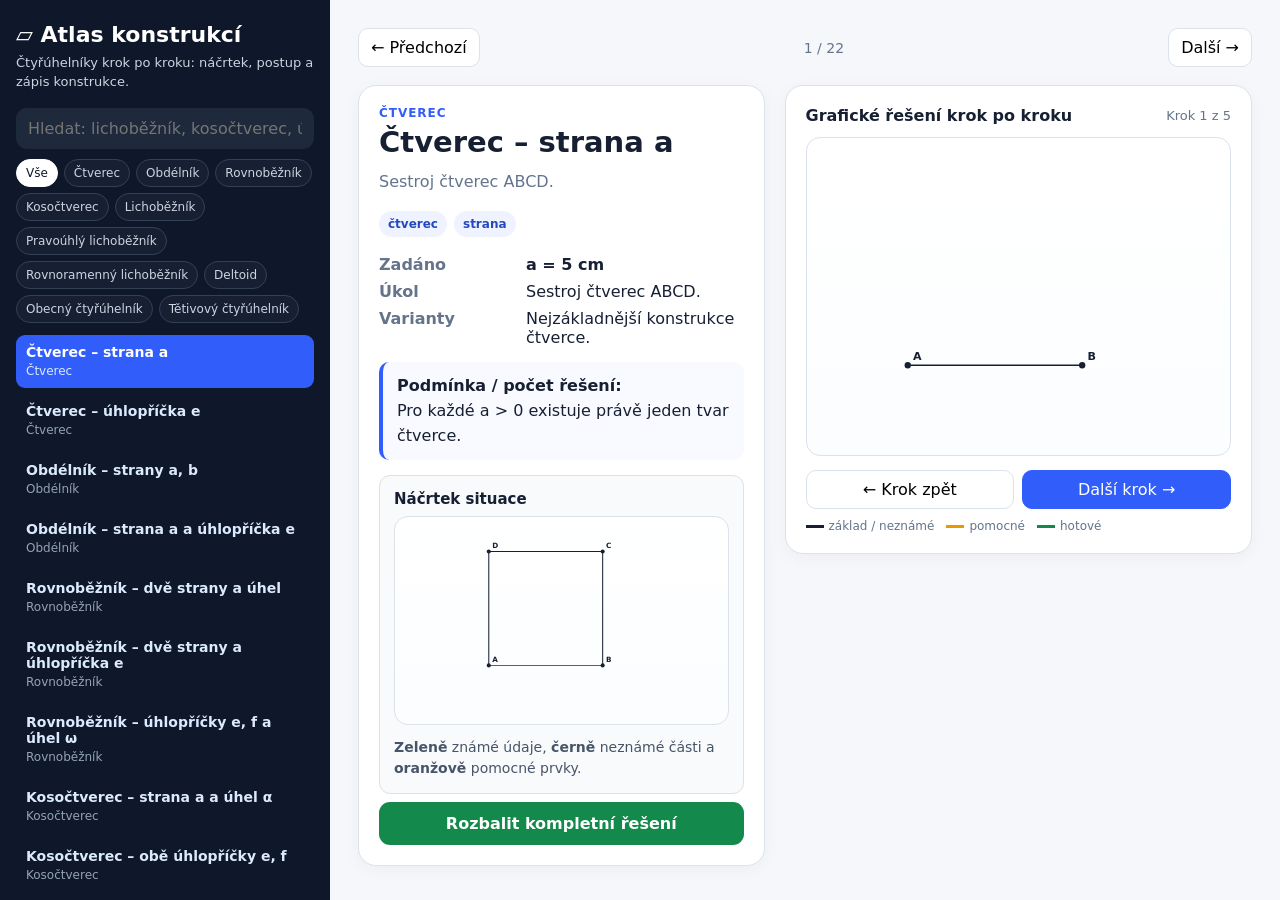
==== ctyruhelniky.html @ a2e204f3 "Create ctyruhelniky.html" ====
<!doctype html>
<html lang="cs">
<head>
<meta charset="utf-8">
<meta name="viewport" content="width=device-width,initial-scale=1">
<title>Atlas konstrukcí čtyřúhelníků</title>
<style>
:root{--bg:#f6f7fb;--ink:#172033;--muted:#64748b;--line:#dbe2ea;--accent:#315efb;--soft:#eef3ff;--known:#138a4b;--help:#e99800}
*{box-sizing:border-box}body{margin:0;font-family:Inter,system-ui,-apple-system,Segoe UI,Roboto,Arial,sans-serif;background:var(--bg);color:var(--ink)}button,input{font:inherit}sub{font-size:.72em;line-height:0;vertical-align:sub}
.app{min-height:100vh;display:grid;grid-template-columns:330px 1fr}aside{background:#0f172a;color:white;padding:22px 16px;position:sticky;top:0;height:100vh;overflow:auto}.brand{font-size:22px;font-weight:850;line-height:1.15}.brand small{display:block;color:#cbd5e1;font-size:13px;font-weight:500;margin-top:7px;line-height:1.45}.search{width:100%;margin:16px 0 10px;border:0;border-radius:11px;padding:11px 12px;background:#1e293b;color:white;outline:none}.filters{display:flex;flex-wrap:wrap;gap:6px;margin-bottom:12px}.filters button{border:1px solid #334155;background:#172033;color:#cbd5e1;border-radius:999px;padding:6px 9px;cursor:pointer;font-size:12px}.filters button.active{background:white;color:#0f172a;border-color:white}.problem-list{display:grid;gap:6px}.problem-item{width:100%;text-align:left;border:0;background:transparent;color:#dbeafe;padding:9px 10px;border-radius:9px;cursor:pointer}.problem-item:hover{background:#1e293b}.problem-item.active{background:#315efb;color:white}.problem-item b{display:block;font-size:14px}.problem-item span{font-size:12px;color:#94a3b8}.problem-item.active span{color:#dbeafe}
main{padding:28px;min-width:0}.topbar{display:flex;align-items:center;gap:10px;justify-content:space-between;margin-bottom:18px}.navbtn{border:1px solid var(--line);background:white;border-radius:10px;padding:9px 12px;cursor:pointer}.progress{color:var(--muted);font-size:14px}.grid{display:grid;grid-template-columns:minmax(360px,1fr) minmax(420px,1.15fr);gap:20px;align-items:start}.card{background:white;border:1px solid var(--line);border-radius:18px;padding:20px;box-shadow:0 4px 18px rgba(15,23,42,.04)}.eyebrow{font-size:12px;font-weight:850;color:var(--accent);text-transform:uppercase;letter-spacing:.08em}h1{font-size:29px;line-height:1.15;margin:6px 0 10px}.lead{color:var(--muted);line-height:1.6;margin:0 0 16px}.badges{display:flex;flex-wrap:wrap;gap:7px;margin:12px 0 18px}.badge{background:var(--soft);color:#2448bd;border-radius:999px;padding:6px 9px;font-size:12px;font-weight:750}.kv{display:grid;grid-template-columns:135px 1fr;gap:8px 12px;margin:12px 0}.kv dt{color:var(--muted);font-weight:750}.kv dd{margin:0}.notice{border-left:4px solid var(--accent);background:#f8faff;padding:12px 14px;border-radius:10px;line-height:1.55;margin:15px 0}.solution-toggle{width:100%;border:0;background:#138a4b;color:white;padding:12px 14px;border-radius:11px;font-weight:850;cursor:pointer;margin-top:8px}.solution{display:none;margin-top:16px}.solution.open{display:block}.steps{display:grid;gap:9px;margin-top:10px}.step{border:1px solid var(--line);border-radius:11px;padding:11px 12px;cursor:pointer}.step.active{border-color:#8ca6ff;background:#f7f9ff}.step .num{display:inline-grid;place-items:center;width:25px;height:25px;border-radius:50%;background:#e9efff;color:#2448bd;font-weight:850;font-size:12px;margin-right:8px}.step strong{font-size:14px}.step p{margin:7px 0 0 33px;color:#475569;font-size:14px;line-height:1.5}.construction{margin-top:15px;padding:14px;background:#f8fafc;border-radius:11px;border:1px solid var(--line)}.construction h3{margin:0 0 8px;font-size:15px}.construction ol{margin:0;padding-left:22px;line-height:1.62;color:#334155}.sketchbox{margin-top:14px}.sketchbox p{margin:8px 0 0;color:#475569;line-height:1.5;font-size:14px}.sketch-preview svg{aspect-ratio:16/10;max-height:290px}.diagram-card{position:sticky;top:20px}.diagram-head{display:flex;gap:8px;justify-content:space-between;align-items:center;margin-bottom:12px}.diagram-title{font-size:16px;font-weight:850}.step-counter{font-size:13px;color:var(--muted)}svg{width:100%;height:auto;aspect-ratio:4/3;background:linear-gradient(180deg,#fff,#fbfdff);border:1px solid var(--line);border-radius:14px}.diagram-controls{display:flex;gap:8px;margin-top:10px}.diagram-controls button{flex:1;border:1px solid var(--line);background:white;border-radius:10px;padding:9px;cursor:pointer}.diagram-controls button.primary{background:var(--accent);border-color:var(--accent);color:white}.legend{display:flex;flex-wrap:wrap;gap:12px;margin-top:10px;color:var(--muted);font-size:12px}.legend i{display:inline-block;width:18px;border-top:3px solid;margin-right:5px;vertical-align:middle}.l-known{border-color:var(--known)!important}.l-unknown{border-color:#172033!important}.l-help{border-color:var(--help)!important}.mobile-floating-nav{display:none}
@media(max-width:1000px) and (min-width:701px){.app{grid-template-columns:1fr}aside{position:relative;height:auto}.grid{grid-template-columns:1fr}.diagram-card{position:relative;top:auto}}
@media(max-width:700px){body{background:#f3f6fb}body.mobile-detail{padding-bottom:84px}.app{display:block;min-height:100vh}aside{position:relative;width:100%;height:auto;min-height:100vh;padding:18px 14px 28px;background:#0f172a}.brand{font-size:21px}.search{position:sticky;top:8px;z-index:4;margin:14px 0 10px;box-shadow:0 8px 24px rgba(15,23,42,.25)}.filters{flex-wrap:nowrap;overflow-x:auto;padding:1px 1px 8px;margin-right:-14px;scrollbar-width:none}.filters::-webkit-scrollbar{display:none}.filters button{flex:0 0 auto}.problem-list{gap:8px}.problem-item{background:#172033;border:1px solid #29364b;border-radius:13px;padding:12px 13px;min-height:62px}.problem-item.active{background:#172033;border-color:#3b4c66}.problem-item b{font-size:15px}.problem-item span{display:block;margin-top:5px}main{display:none;padding:0}body.mobile-detail aside{display:none}body.mobile-detail main{display:block;min-height:100vh;padding:12px 12px 24px}body.mobile-detail .topbar{display:none}.mobile-detail-card{background:#fff;border:1px solid var(--line);border-radius:17px;padding:16px 14px}.mobile-detail-card h1{font-size:25px}.mobile-assignment{display:grid;gap:10px;padding:13px;border:1px solid var(--line);border-radius:13px;background:#f8fafc}.mobile-assignment-row{display:grid;grid-template-columns:72px 1fr;gap:9px;font-size:14px;line-height:1.45}.mobile-assignment-row>span{color:var(--muted);font-weight:850}.mobile-accordions{display:grid;gap:9px;margin-top:12px}.mobile-accordion{border:1px solid var(--line);border-radius:13px;overflow:hidden;background:#fff}.mobile-accordion-toggle{width:100%;border:0;background:#fff;color:var(--ink);padding:14px 13px;display:flex;align-items:center;justify-content:space-between;gap:12px;text-align:left;font-weight:850}.mobile-accordion-toggle .left{display:flex;align-items:center;gap:10px}.mobile-accordion-toggle .icon{width:31px;height:31px;display:grid;place-items:center;border-radius:9px;background:var(--soft);color:#2448bd}.mobile-accordion-toggle .chev{font-size:20px;color:#64748b}.mobile-accordion.open .mobile-accordion-toggle .chev{transform:rotate(180deg)}.mobile-accordion-panel{display:none;border-top:1px solid var(--line);padding:12px;background:#fbfcfe}.mobile-accordion.open .mobile-accordion-panel{display:block}.mobile-sketch-note{margin:9px 2px 2px;color:#475569;font-size:13px}.mobile-procedure-diagram{background:white;border:1px solid var(--line);border-radius:13px;padding:9px;margin-bottom:10px}.mobile-steps{display:grid;gap:7px}.mobile-construction ol{padding-left:23px;line-height:1.75;font-size:14px}.mobile-floating-nav{display:none;position:fixed;z-index:50;left:8px;right:8px;bottom:calc(8px + env(safe-area-inset-bottom));grid-template-columns:.92fr 1fr 1fr;gap:7px;padding:7px;border:1px solid rgba(203,213,225,.88);border-radius:16px;background:rgba(255,255,255,.94);box-shadow:0 12px 35px rgba(15,23,42,.22);backdrop-filter:blur(12px)}body.mobile-detail .mobile-floating-nav{display:grid}.mobile-floating-nav button{min-height:48px;border:1px solid var(--line);border-radius:11px;background:#fff;color:var(--ink);padding:7px 5px;font-weight:850;font-size:12px}.mobile-floating-nav button.mobile-next{border-color:var(--accent);background:var(--accent);color:#fff}.mobile-floating-nav .nav-symbol{display:block;font-size:17px;margin-bottom:3px}}
@media(min-width:701px){body.mobile-detail .mobile-floating-nav{display:none!important}}
</style>
</head>
<body>
<div class="app">
<aside><div class="brand">▱ Atlas konstrukcí<small>Čtyřúhelníky krok po kroku: náčrtek, postup a zápis konstrukce.</small></div><input id="search" class="search" placeholder="Hledat: lichoběžník, kosočtverec, úhlopříčka…"><div id="filters" class="filters"></div><div id="problemList" class="problem-list"></div></aside>
<main><div class="topbar"><button class="navbtn" id="prevProblem">← Předchozí</button><div class="progress" id="progress"></div><button class="navbtn" id="nextProblem">Další →</button></div><div id="content"></div></main>
<div class="mobile-floating-nav"><button id="mobileBackToList"><span class="nav-symbol">↩</span>Zpět</button><button id="mobilePrevProblem"><span class="nav-symbol">←</span>Předchozí</button><button id="mobileNextProblem" class="mobile-next"><span class="nav-symbol">→</span>Další příklad</button></div>
</div>
<script>
const P=[
{id:"sq-a",cat:"Čtverec",title:"Čtverec – strana a",tags:["čtverec","strana"],given:"a = 5 cm",find:"Sestroj čtverec ABCD.",existence:"Pro každé a > 0 existuje právě jeden tvar čtverce.",variants:"Nejzákladnější konstrukce čtverce.",diagram:"squareSide",steps:[["Strana","Narýsuj AB = a."],["Kolmice","V A sestroj kolmici k AB."],["Druhá strana","Na kolmici odměř AD = a."],["Rovnoběžky","Bodem D veď rovnoběžku s AB a bodem B rovnoběžku s AD."],["Dokonči","Průsečík rovnoběžek je C."]],construction:["AB; |AB|=a","p ⟂ AB v A","D∈p; |AD|=a","q∥AB přes D; r∥AD přes B","C=q∩r","ABCD"]},
{id:"sq-e",cat:"Čtverec",title:"Čtverec – úhlopříčka e",tags:["čtverec","úhlopříčka"],given:"e = 7 cm",find:"Sestroj čtverec ABCD s AC = e.",existence:"Úhlopříčky čtverce jsou stejně dlouhé, kolmé a navzájem se půlí.",variants:"Lze samozřejmě zadat i úhlopříčku BD.",diagram:"squareDiag",steps:[["Úhlopříčka","Narýsuj AC = e."],["Střed","Sestroj střed S úsečky AC."],["Kolmice","V S sestroj kolmici k AC."],["Druhá úhlopříčka","Na kolmici odměř SB = SD = e/2."],["Dokonči","Spoj A–B–C–D–A."]],construction:["AC; |AC|=e","S=střed AC","p⟂AC v S","B,D∈p; |SB|=|SD|=e/2","ABCD"]},
{id:"rec-ab",cat:"Obdélník",title:"Obdélník – strany a, b",tags:["obdélník","2 strany"],given:"a = 7 cm, b = 4 cm",find:"Sestroj obdélník ABCD.",existence:"Pro a > 0 a b > 0 existuje právě jeden tvar obdélníku.",variants:"Strany a a b lze zaměnit.",diagram:"rectSides",steps:[["Základna","Narýsuj AB = a."],["Kolmice","V A sestroj kolmici k AB."],["Druhá strana","Na kolmici odměř AD = b."],["Rovnoběžky","Přes D veď rovnoběžku s AB a přes B rovnoběžku s AD."],["Dokonči","Jejich průsečík je C."]],construction:["AB; |AB|=a","p⟂AB v A","D∈p; |AD|=b","q∥AB přes D; r∥AD přes B","C=q∩r","ABCD"]},
{id:"rec-ae",cat:"Obdélník",title:"Obdélník – strana a a úhlopříčka e",tags:["obdélník","úhlopříčka"],given:"a = 6 cm, e = 8 cm",find:"Sestroj obdélník ABCD s AC = e.",existence:"Musí platit e > a, protože AC je přepona pravoúhlého trojúhelníku ABC.",variants:"Analogicky lze zadat stranu b a úhlopříčku.",diagram:"rectDiag",steps:[["Základna","Narýsuj AB = a."],["Kolmice v B","V B sestroj kolmici k AB."],["Kružnice","Narýsuj kružnici k(A; e)."],["Vrchol C","Průsečík kružnice s kolmicí je C."],["Doplň obdélník","Doplň D pomocí rovnoběžek."]],construction:["AB; |AB|=a","p⟂AB v B","k(A;e)","C∈p∩k","q∥AB přes C; r∥BC přes A; D=q∩r","ABCD"]},
{id:"par-abalpha",cat:"Rovnoběžník",title:"Rovnoběžník – dvě strany a úhel",tags:["rovnoběžník","úhel"],given:"a = 7 cm, b = 4,5 cm, α = 65°",find:"Sestroj rovnoběžník ABCD.",existence:"Pro a,b > 0 a 0° < α < 180° vznikne právě jeden tvar.",variants:"Úhel může být kterýkoli vnitřní úhel rovnoběžníku.",diagram:"paraAngle",steps:[["Základna","Narýsuj AB = a."],["Úhel","V A sestroj polopřímku AD s ∠DAB = α."],["Druhá strana","Odměř AD = b."],["Rovnoběžky","Doplň dvě rovnoběžky."],["Dokonči","Jejich průsečík je C."]],construction:["AB; |AB|=a","∠DAB=α","D∈→AD; |AD|=b","p∥AD přes B; q∥AB přes D","C=p∩q","ABCD"]},
{id:"par-abe",cat:"Rovnoběžník",title:"Rovnoběžník – dvě strany a úhlopříčka e",tags:["rovnoběžník","SSS","úhlopříčka"],given:"a = 7 cm, b = 5 cm, e = AC = 8 cm",find:"Sestroj rovnoběžník ABCD.",existence:"Nejprve musí existovat trojúhelník ABC se stranami a, b, e.",variants:"Nejprve se řeší trojúhelník ABC podle SSS.",diagram:"paraDiag",steps:[["Úhlopříčka","Narýsuj AC = e."],["Kružnice z A","Narýsuj k₁(A; a)."],["Kružnice z C","Narýsuj k₂(C; b)."],["Vrchol B","Průsečík kružnic je B."],["Doplň D","Doplň rovnoběžník pomocí rovnoběžek."]],construction:["AC; |AC|=e","k₁(A;a)","k₂(C;b)","B∈k₁∩k₂","D pomocí rovnoběžek","ABCD"]},
{id:"par-efw",cat:"Rovnoběžník",title:"Rovnoběžník – úhlopříčky e, f a úhel ω",tags:["rovnoběžník","2 úhlopříčky"],given:"e = 9 cm, f = 6 cm, ω = 70°",find:"Sestroj rovnoběžník ABCD.",existence:"Úhlopříčky rovnoběžníku se navzájem půlí.",variants:"ω je úhel mezi úhlopříčkami AC a BD.",diagram:"paraDiags",steps:[["První úhlopříčka","Narýsuj AC = e a najdi její střed S."],["Směr druhé","V S sestroj přímku svírající s AC úhel ω."],["Druhá úhlopříčka","Odměř SB = SD = f/2."],["Dokonči","Spoj A–B–C–D–A."]],construction:["AC; |AC|=e","S=střed AC","p přes S; ∠(p,AC)=ω","B,D∈p; |SB|=|SD|=f/2","ABCD"]},
{id:"rho-aalpha",cat:"Kosočtverec",title:"Kosočtverec – strana a a úhel α",tags:["kosočtverec","úhel"],given:"a = 5 cm, α = 60°",find:"Sestroj kosočtverec ABCD.",existence:"Kosočtverec je rovnoběžník se všemi stranami stejně dlouhými.",variants:"Postup vychází z konstrukce rovnoběžníku.",diagram:"rhombAngle",steps:[["Strana","Narýsuj AB = a."],["Úhel","V A sestroj ∠DAB = α."],["Druhá strana","Odměř AD = a."],["Rovnoběžky","Doplň rovnoběžník."],["Dokonči","Zvýrazni kosočtverec."]],construction:["AB; |AB|=a","∠DAB=α","D∈→AD; |AD|=a","rovnoběžky přes B a D","C=jejich průsečík","ABCD"]},
{id:"rho-ef",cat:"Kosočtverec",title:"Kosočtverec – obě úhlopříčky e, f",tags:["kosočtverec","2 úhlopříčky"],given:"e = 8 cm, f = 6 cm",find:"Sestroj kosočtverec ABCD.",existence:"Úhlopříčky kosočtverce jsou kolmé a navzájem se půlí.",variants:"Délky e a f nemusí být stejné.",diagram:"rhombDiags",steps:[["První úhlopříčka","Narýsuj AC = e."],["Střed","Najdi střed S."],["Kolmice","V S sestroj kolmici k AC."],["Druhá úhlopříčka","Odměř SB = SD = f/2."],["Dokonči","Spoj vrcholy."]],construction:["AC; |AC|=e","S=střed AC","p⟂AC v S","B,D∈p; |SB|=|SD|=f/2","ABCD"]},
{id:"rho-ae",cat:"Kosočtverec",title:"Kosočtverec – strana a a úhlopříčka e",tags:["kosočtverec","úhlopříčka"],given:"a = 5 cm, e = AC = 8 cm",find:"Sestroj kosočtverec ABCD.",existence:"Musí platit e < 2a.",variants:"Body B a D jsou průsečíky dvou kružnic se stejným poloměrem a.",diagram:"rhombSideDiag",steps:[["Úhlopříčka","Narýsuj AC = e."],["Kružnice z A","Narýsuj k₁(A; a)."],["Kružnice z C","Narýsuj k₂(C; a)."],["Vrchol B a D","Průsečíky jsou B a D."],["Dokonči","Spoj vrcholy."]],construction:["AC; |AC|=e","k₁(A;a)","k₂(C;a)","B,D∈k₁∩k₂","ABCD"]},
{id:"trap-abcd",cat:"Lichoběžník",title:"Lichoběžník – základny a, c a ramena b, d",tags:["lichoběžník","4 strany"],given:"a = 9 cm, c = 5 cm, b = 4 cm, d = 5 cm",find:"Sestroj lichoběžník ABCD, AB ∥ CD.",existence:"Při a > c musí existovat pomocný trojúhelník se stranami a−c, b, d.",variants:"Je-li c > a, prohodí se role základen.",diagram:"trap4",steps:[["Dolní základna","Narýsuj AB = a."],["Rozdíl základen","Na AB označ E tak, aby EB = c."],["Pomocný trojúhelník","Sestroj D z AD = d a ED = b."],["Horní základna","Přes D veď rovnoběžku s AB a odměř DC = c."],["Dokonči","Spoj B s C."]],construction:["AB; |AB|=a","E∈AB; |EB|=c","k₁(A;d),k₂(E;b); D∈k₁∩k₂","p∥AB přes D; |DC|=c","BC","ABCD"]},
{id:"trap-acba",cat:"Lichoběžník",title:"Lichoběžník – základny a, c, rameno b a úhel α",tags:["lichoběžník","úhel"],given:"a = 9 cm, c = 5 cm, b = 4,5 cm, α = 60°",find:"Sestroj lichoběžník ABCD, AB ∥ CD.",existence:"Po posunutí horní základny na dolní vznikne pomocný trojúhelník AED.",variants:"Pomocný bod E leží na AB a platí EB = c.",diagram:"trapAngle",steps:[["Základna","Narýsuj AB = a."],["Pomocný bod","Označ E na AB tak, aby EB = c."],["Směr AD","V A sestroj úhel α."],["Najdi D","D je průsečík polopřímky AD a kružnice k(E; b)."],["Doplň C","Přes D veď rovnoběžku a odměř DC = c."]],construction:["AB; |AB|=a","E∈AB; |EB|=c","→AD; ∠DAB=α","k(E;b); D∈k∩→AD","DC∥AB; |DC|=c","ABCD"]},
{id:"trap-acvb",cat:"Lichoběžník",title:"Lichoběžník – základny a, c, výška v a rameno b",tags:["lichoběžník","výška"],given:"a = 9 cm, c = 5 cm, v = 3,5 cm, b = 4,5 cm",find:"Sestroj lichoběžník ABCD.",existence:"Musí být b ≥ v.",variants:"C leží na rovnoběžce ve vzdálenosti v a na kružnici k(B;b).",diagram:"trapHeight",steps:[["Základna","Narýsuj AB = a."],["Výška","Sestroj p ∥ AB ve vzdálenosti v."],["Rameno b","Narýsuj k(B;b)."],["Vrchol C","C je průsečík p a k."],["Vrchol D","Na p odměř CD = c a spoj A s D."]],construction:["AB; |AB|=a","p∥AB; d(p,AB)=v","k(B;b)","C∈p∩k","D∈p; |CD|=c","ABCD"]},
{id:"rtrap-acv",cat:"Pravoúhlý lichoběžník",title:"Pravoúhlý lichoběžník – základny a, c a výška v",tags:["pravoúhlý lichoběžník"],given:"a = 9 cm, c = 5 cm, v = 4 cm",find:"Sestroj pravoúhlý lichoběžník ABCD.",existence:"Pro kladné a,c,v existuje právě jeden tvar.",variants:"Pravé rameno může být na levé nebo pravé straně.",diagram:"rightTrap",steps:[["Základna","Narýsuj AB = a."],["Kolmice","V A sestroj kolmici."],["Výška","Odměř AD = v."],["Horní základna","Přes D veď rovnoběžku a odměř DC = c."],["Dokonči","Spoj C s B."]],construction:["AB; |AB|=a","p⟂AB v A","D∈p; |AD|=v","q∥AB přes D; |DC|=c","BC","ABCD"]},
{id:"itrap-acb",cat:"Rovnoramenný lichoběžník",title:"Rovnoramenný lichoběžník – základny a, c a rameno b",tags:["rovnoramenný lichoběžník"],given:"a = 10 cm, c = 6 cm, b = 5 cm",find:"Sestroj rovnoramenný lichoběžník ABCD.",existence:"Při a > c je přesah na každé straně (a−c)/2 a musí být b ≥ (a−c)/2.",variants:"Osa souměrnosti prochází středy základen.",diagram:"isoTrapLeg",steps:[["Základna","Narýsuj AB = a."],["Přesah","Odměř AX = (a−c)/2."],["Najdi D","V X vztyč kolmici a protni ji kružnicí k(A;b)."],["Horní základna","Přes D veď rovnoběžku a odměř DC = c."],["Dokonči","Spoj C s B."]],construction:["AB; |AB|=a","X∈AB; |AX|=(a−c)/2","p⟂AB v X; k(A;b); D∈p∩k","DC∥AB; |DC|=c","BC","ABCD"]},
{id:"itrap-acv",cat:"Rovnoramenný lichoběžník",title:"Rovnoramenný lichoběžník – základny a, c a výška v",tags:["rovnoramenný lichoběžník","výška"],given:"a = 10 cm, c = 6 cm, v = 4 cm",find:"Sestroj rovnoramenný lichoběžník ABCD.",existence:"Horní základna je souměrně umístěná nad středem dolní základny.",variants:"Velmi přehledná konstrukce přes osu souměrnosti.",diagram:"isoTrapHeight",steps:[["Základna","Narýsuj AB = a a najdi střed S."],["Osa","V S sestroj kolmici k AB."],["Výška","Na ose vyznač T ve vzdálenosti v."],["Horní základna","Přes T veď rovnoběžku a odměř TD = TC = c/2."],["Dokonči","Spoj A–D a B–C."]],construction:["AB; |AB|=a","S=střed AB; o⟂AB","T∈o; d(T,AB)=v","p∥AB přes T; |TD|=|TC|=c/2","ABCD"]},
{id:"itrap-abalpha",cat:"Rovnoramenný lichoběžník",title:"Rovnoramenný lichoběžník – základna a, rameno b a úhel α",tags:["rovnoramenný lichoběžník","úhel"],given:"a = 10 cm, b = 5 cm, α = 60°",find:"Sestroj rovnoramenný lichoběžník ABCD.",existence:"Ramena jsou stejně dlouhá a základní úhly u A a B jsou shodné.",variants:"Horní základna c vznikne až konstrukcí.",diagram:"isoTrapAngle",steps:[["Základna","Narýsuj AB = a."],["Rameno AD","V A vynes úhel α a odměř AD = b."],["Rameno BC","V B vynes stejný základní úhel a odměř BC = b."],["Dokonči","Spoj C a D."]],construction:["AB; |AB|=a","∠DAB=α; |AD|=b","∠ABC=180°−α; |BC|=b","CD","ABCD"]},
{id:"kite-abe",cat:"Deltoid",title:"Deltoid – dvě dvojice stran a, b a osová úhlopříčka e",tags:["deltoid","úhlopříčka"],given:"a = 5 cm, b = 4 cm, e = AC = 6 cm",find:"Sestroj deltoid ABCD.",existence:"Musí existovat trojúhelník se stranami a,b,e.",variants:"Platí AB=AD=a a CB=CD=b.",diagram:"kiteAxis",steps:[["Osová úhlopříčka","Narýsuj AC = e."],["Kružnice z A","Narýsuj k₁(A;a)."],["Kružnice z C","Narýsuj k₂(C;b)."],["Vrchol B a D","Průsečíky kružnic jsou B a D."],["Dokonči","Spoj vrcholy."]],construction:["AC; |AC|=e","k₁(A;a)","k₂(C;b)","B,D∈k₁∩k₂","ABCD"]},
{id:"kite-abf",cat:"Deltoid",title:"Deltoid – dvě dvojice stran a, b a druhá úhlopříčka f",tags:["deltoid","kolmá osa"],given:"a = 5 cm, b = 4 cm, f = BD = 6 cm",find:"Sestroj konvexní deltoid ABCD.",existence:"Osová úhlopříčka AC je kolmou osou BD.",variants:"Pro konvexní deltoid volíme A a C na opačných stranách od BD.",diagram:"kiteCross",steps:[["Úhlopříčka BD","Narýsuj BD = f."],["Kolmá osa","Najdi střed S a sestroj kolmici k BD."],["Vrchol A","Průsečík osy s kružnicí k(B;a) je A."],["Vrchol C","Na opačné straně vyber průsečík osy s k(B;b)."],["Dokonči","Spoj vrcholy."]],construction:["BD; |BD|=f","S=střed BD; p⟂BD v S","k₁(B;a); A∈p∩k₁","k₂(B;b); C∈p∩k₂ na opačné straně","ABCD"]},
{id:"quad-4se",cat:"Obecný čtyřúhelník",title:"Obecný čtyřúhelník – čtyři strany a úhlopříčka e",tags:["obecný čtyřúhelník","4 strany"],given:"a = 5 cm, b = 4 cm, c = 6 cm, d = 5,5 cm, e = AC = 7 cm",find:"Sestroj čtyřúhelník ABCD.",existence:"Úhlopříčka AC rozdělí úlohu na dva trojúhelníky SSS.",variants:"Oba trojúhelníky musí splňovat trojúhelníkovou nerovnost.",diagram:"quad4diag",steps:[["Úhlopříčka","Narýsuj AC = e."],["Trojúhelník ABC","Sestroj B z AB=a a BC=b."],["Trojúhelník ACD","Na opačné straně sestroj D z AD=d a CD=c."],["Dokonči","Spoj A–B–C–D–A."]],construction:["AC; |AC|=e","k(A;a),k(C;b); B∈průsečíku","k(A;d),k(C;c); D∈průsečíku na opačné straně","ABCD"]},
{id:"quad-3s2d",cat:"Obecný čtyřúhelník",title:"Obecný čtyřúhelník – tři strany a dvě úhlopříčky",tags:["obecný čtyřúhelník","2 úhlopříčky"],given:"AB = 5 cm, BC = 4 cm, CD = 5 cm, AC = 7 cm, BD = 6 cm",find:"Sestroj čtyřúhelník ABCD.",existence:"Nejdříve musí existovat trojúhelník ABC. Potom je D určen dvěma kružnicemi.",variants:"Jde o jednu z možných sad pěti nezávislých údajů.",diagram:"quad3d",steps:[["Úhlopříčka AC","Narýsuj AC = 7 cm."],["Vrchol B","Sestroj B z AB a BC."],["Kružnice pro D","Narýsuj k(B;BD) a k(C;CD)."],["Vrchol D","Vyber vhodný průsečík D."],["Dokonči","Spoj vrcholy."]],construction:["AC","k(A;AB),k(C;BC); B∈průsečíku","k(B;BD),k(C;CD)","D∈průsečíku","ABCD"]},
{id:"cyclic-Rabc",cat:"Tětivový čtyřúhelník",title:"Tětivový čtyřúhelník – R a tři po sobě jdoucí strany",tags:["tětivový","R","kružnice opsaná"],given:"R = 5 cm, a = 6 cm, b = 5 cm, c = 4 cm",find:"Sestroj tětivový čtyřúhelník ABCD.",existence:"Každá zadaná strana musí být nejvýše 2R, protože je tětivou kružnice.",variants:"Čtvrtá strana d se určí automaticky.",diagram:"cyclic",steps:[["Opsaná kružnice","Narýsuj k(O;R)."],["Tětiva AB","Na kružnici sestroj AB = a."],["Vrchol C","Protni k kružnicí se středem B a poloměrem b."],["Vrchol D","Protni k kružnicí se středem C a poloměrem c."],["Dokonči","Spoj D s A."]],construction:["k(O;R)","A,B∈k; |AB|=a","k₁(B;b); C∈k∩k₁","k₂(C;c); D∈k∩k₂","ABCD"]}
];
const cats=["Vše",...new Set(P.map(p=>p.cat))];let current=0,filter="Vše",query="",stepIndex=0,openSolution=false,mobileDetail=false,mobilePanels={sketch:false,steps:false,construction:false};
const $=s=>document.querySelector(s);const E=(n,a={})=>{const x=document.createElement(n);Object.entries(a).forEach(([k,v])=>x.setAttribute(k,v));return x};
function isMobile(){return matchMedia('(max-width:700px)').matches}function syncBody(){document.body.classList.toggle('mobile-detail',isMobile()&&mobileDetail)}function resetPanels(){mobilePanels={sketch:false,steps:false,construction:false}}
function filtered(){return P.map((p,i)=>({...p,_i:i})).filter(p=>(filter==='Vše'||p.cat===filter)&&(p.title+' '+p.cat+' '+p.tags.join(' ')+' '+p.given).toLowerCase().includes(query.toLowerCase()))}
function renderFilters(){const w=$('#filters');w.innerHTML='';cats.forEach(c=>{const b=E('button');b.textContent=c;if(c===filter)b.classList.add('active');b.onclick=()=>{filter=c;renderFilters();renderList()};w.appendChild(b)})}
function renderList(){const w=$('#problemList');w.innerHTML='';const a=filtered();a.forEach(p=>{const b=E('button',{class:'problem-item'+(p._i===current&&!isMobile()?' active':'')});b.innerHTML=`<b>${p.title}</b><span>${p.cat}</span>`;b.onclick=()=>{current=p._i;stepIndex=0;openSolution=false;if(isMobile()){mobileDetail=true;resetPanels()}syncBody();renderAll();scrollTo({top:0,behavior:'smooth'})};w.appendChild(b)});if(!a.length)w.innerHTML='<div style="color:#94a3b8;padding:10px">Nic nenalezeno.</div>'}
const W=800,H=600,col={known:'#138a4b',unknown:'#172033',help:'#e99800',base:'#172033',final:'#138a4b'};
function svg(a){return `<svg viewBox="0 0 ${W} ${H}">${a.join('')}</svg>`}function line(a,b,k='base',dash=false,w=3){return `<line x1="${a.x}" y1="${a.y}" x2="${b.x}" y2="${b.y}" stroke="${col[k]||col.base}" stroke-width="${w}" ${dash?'stroke-dasharray="9 8"':''} stroke-linecap="round"/>`}function circ(c,r,k='help',dash=false){return `<circle cx="${c.x}" cy="${c.y}" r="${r}" fill="none" stroke="${col[k]||col.help}" stroke-width="3" ${dash?'stroke-dasharray="9 8"':''}/>`}function pt(p,n,k='unknown'){return `<circle cx="${p.x}" cy="${p.y}" r="6" fill="${col[k]||col.unknown}"/><text x="${p.x+10}" y="${p.y-10}" font-size="21" font-weight="800" fill="#172033">${n}</text>`}function txt(x,y,t,a='start'){return `<text x="${x}" y="${y}" text-anchor="${a}" font-size="18" fill="#64748b">${t}</text>`}function arc(cx,cy,r,a1,a2,k='help'){let p1={x:cx+r*Math.cos(a1),y:cy+r*Math.sin(a1)},p2={x:cx+r*Math.cos(a2),y:cy+r*Math.sin(a2)};return `<path d="M ${p1.x} ${p1.y} A ${r} ${r} 0 0 1 ${p2.x} ${p2.y}" fill="none" stroke="${col[k]}" stroke-width="3"/>`}function right(p,k='help'){return `<polyline points="${p.x},${p.y} ${p.x+18},${p.y} ${p.x+18},${p.y-18} ${p.x},${p.y-18}" fill="none" stroke="${col[k]}" stroke-width="3"/>`}
const Q={sq:{A:{x:190,y:430},B:{x:520,y:430},C:{x:520,y:100},D:{x:190,y:100},S:{x:355,y:265}},rec:{A:{x:150,y:430},B:{x:650,y:430},C:{x:650,y:160},D:{x:150,y:160}},par:{A:{x:150,y:430},B:{x:610,y:430},C:{x:750,y:160},D:{x:290,y:160}},rho:{A:{x:120,y:330},B:{x:380,y:500},C:{x:670,y:330},D:{x:380,y:160},S:{x:380,y:330}},trap:{A:{x:120,y:450},B:{x:690,y:450},C:{x:570,y:170},D:{x:260,y:170}},iso:{A:{x:120,y:450},B:{x:690,y:450},C:{x:560,y:170},D:{x:250,y:170}},kite:{A:{x:380,y:80},B:{x:600,y:300},C:{x:380,y:520},D:{x:160,y:300}},rtrap:{A:{x:160,y:450},B:{x:680,y:450},C:{x:500,y:160},D:{x:160,y:160}},cyc:{A:{x:170,y:340},B:{x:285,y:510},C:{x:520,y:490},D:{x:630,y:270}},quad:{A:{x:150,y:430},B:{x:600,y:470},C:{x:660,y:140},D:{x:250,y:100}}};
function edges(q,k){return [line(q.A,q.B,k),line(q.B,q.C,k),line(q.C,q.D,k),line(q.D,q.A,k)]}function points(q){return [pt(q.A,'A'),pt(q.B,'B'),pt(q.C,'C'),pt(q.D,'D')]}
function shape(diagram){if(diagram.startsWith('square'))return Q.sq;if(diagram.startsWith('rect'))return Q.rec;if(diagram.startsWith('para'))return Q.par;if(diagram.startsWith('rhomb'))return Q.rho;if(diagram.startsWith('isoTrap'))return Q.iso;if(diagram==='rightTrap')return Q.rtrap;if(diagram==='cyclic')return Q.cyc;if(diagram.startsWith('trap'))return Q.trap;if(diagram.startsWith('kite'))return Q.kite;if(diagram.startsWith('quad'))return Q.quad;return Q.quad}
function sketch(p){const q=shape(p.diagram),a=[];let known=[];switch(p.diagram){case'squareSide':known=['AB'];break;case'squareDiag':known=['AC'];break;case'rectSides':known=['AB','AD'];break;case'rectDiag':known=['AB','AC'];break;case'paraAngle':known=['AB','AD'];break;case'paraDiag':known=['AB','BC','AC'];break;case'paraDiags':known=['AC','BD'];break;case'rhombAngle':known=['AB','AD'];break;case'rhombDiags':known=['AC','BD'];break;case'rhombSideDiag':known=['AB','AC'];break;case'trap4':known=['AB','BC','CD','DA'];break;case'trapAngle':known=['AB','BC','CD'];break;case'trapHeight':known=['AB','BC','CD'];break;case'rightTrap':known=['AB','CD','DA'];break;case'isoTrapLeg':known=['AB','BC','CD','DA'];break;case'isoTrapHeight':known=['AB','CD'];break;case'isoTrapAngle':known=['AB','BC','DA'];break;case'kiteAxis':known=['AB','BC','CD','DA','AC'];break;case'kiteCross':known=['AB','BC','CD','DA','BD'];break;case'quad4diag':known=['AB','BC','CD','DA','AC'];break;case'quad3d':known=['AB','BC','CD','AC','BD'];break;case'cyclic':known=['AB','BC','CD'];break}
 const seg={AB:[q.A,q.B],BC:[q.B,q.C],CD:[q.C,q.D],DA:[q.D,q.A],AC:[q.A,q.C],BD:[q.B,q.D]};['AB','BC','CD','DA'].forEach(s=>a.push(line(...seg[s],known.includes(s)?'known':'unknown')));['AC','BD'].forEach(s=>{if(known.includes(s))a.push(line(...seg[s],'known'))});a.push(...points(q));if(p.diagram==='cyclic')a.unshift(circ({x:400,y:300},235,'known'));if(p.diagram==='trapHeight'||p.diagram==='isoTrapHeight')a.push(line({x:q.D.x,y:q.D.y},{x:q.D.x,y:q.A.y},'known'));if(p.diagram==='rightTrap')a.push(right(q.A,'known'));return svg(a)}
function stepdraw(p,s){const q=shape(p.diagram),a=[];const stage=Math.min(s,p.steps.length-1);if(p.diagram==='squareSide'||p.diagram==='rectSides'||p.diagram==='paraAngle'||p.diagram==='rhombAngle'||p.diagram==='rightTrap'||p.diagram==='isoTrapAngle'){a.push(line(q.A,q.B,'base'),pt(q.A,'A'),pt(q.B,'B'));if(stage>=1){a.push(line({x:q.A.x,y:q.A.y+80},{x:q.A.x+(p.diagram.includes('para')||p.diagram.includes('rhomb')||p.diagram==='isoTrapAngle'?220:0),y:q.A.y-380},'help',true));if(!p.diagram.includes('para')&&!p.diagram.includes('rhomb')&&p.diagram!=='isoTrapAngle')a.push(right(q.A))}if(stage>=2)a.push(line(q.A,q.D,'final'),pt(q.D,'D','final'));if(stage>=3)a.push(line({x:70,y:q.D.y},{x:740,y:q.D.y},'help',true),line({x:q.B.x,y:520},{x:q.C.x,y:80},'help',true));if(stage>=p.steps.length-1)a.push(pt(q.C,'C','final'),...edges(q,'final'));return svg(a)}
 if(p.diagram==='squareDiag'||p.diagram==='rhombDiags'||p.diagram==='paraDiags'){a.push(line(q.A,q.C,'base'),pt(q.A,'A'),pt(q.C,'C'));const S={x:(q.A.x+q.C.x)/2,y:(q.A.y+q.C.y)/2};if(stage>=1)a.push(pt(S,'S'));if(stage>=2)a.push(line({x:S.x,y:50},{x:S.x,y:550},'help',true));if(stage>=3)a.push(line(q.B,q.D,'final'),pt(q.B,'B','final'),pt(q.D,'D','final'));if(stage>=p.steps.length-1)a.push(...edges(q,'final'));return svg(a)}
 if(p.diagram==='rectDiag'||p.diagram==='paraDiag'||p.diagram==='rhombSideDiag'||p.diagram==='kiteAxis'||p.diagram==='quad4diag'||p.diagram==='quad3d'){a.push(line(q.A,q.C,'base'),pt(q.A,'A'),pt(q.C,'C'));if(stage>=1)a.push(circ(q.A,Math.hypot(q.B.x-q.A.x,q.B.y-q.A.y),'help',true));if(stage>=2)a.push(circ(q.C,Math.hypot(q.B.x-q.C.x,q.B.y-q.C.y),'help',true));if(stage>=3)a.push(pt(q.B,'B','final'));if((p.diagram==='rhombSideDiag'||p.diagram==='kiteAxis'||p.diagram==='quad4diag')&&stage>=3)a.push(pt(q.D,'D','final'));if(stage>=p.steps.length-1)a.push(...edges(q,'final'));return svg(a)}
 if(p.diagram==='kiteCross'){a.push(line(q.B,q.D,'base'),pt(q.B,'B'),pt(q.D,'D'));const S={x:(q.B.x+q.D.x)/2,y:(q.B.y+q.D.y)/2};if(stage>=1)a.push(pt(S,'S'),line({x:S.x,y:40},{x:S.x,y:560},'help',true));if(stage>=2)a.push(circ(q.B,Math.hypot(q.A.x-q.B.x,q.A.y-q.B.y),'help',true),pt(q.A,'A','final'));if(stage>=3)a.push(circ(q.B,Math.hypot(q.C.x-q.B.x,q.C.y-q.B.y),'help',true),pt(q.C,'C','final'));if(stage>=4)a.push(...edges(q,'final'));return svg(a)}
 if(p.diagram.startsWith('trap')||p.diagram.startsWith('isoTrap')){a.push(line(q.A,q.B,'base'),pt(q.A,'A'),pt(q.B,'B'));if(stage>=1)a.push(line({x:70,y:q.D.y},{x:740,y:q.D.y},'help',true));if(stage>=2)a.push(circ(q.A,Math.hypot(q.D.x-q.A.x,q.D.y-q.A.y),'help',true),pt(q.D,'D','final'));if(stage>=3)a.push(line(q.D,q.C,'final'),pt(q.C,'C','final'));if(stage>=p.steps.length-1)a.push(...edges(q,'final'));return svg(a)}
 if(p.diagram==='cyclic'){const O={x:400,y:300};a.push(circ(O,235,'base'),pt(O,'O'));if(stage>=1)a.push(line(q.A,q.B,'final'),pt(q.A,'A','final'),pt(q.B,'B','final'));if(stage>=2)a.push(circ(q.B,220,'help',true),pt(q.C,'C','final'),line(q.B,q.C,'final'));if(stage>=3)a.push(circ(q.C,210,'help',true),pt(q.D,'D','final'),line(q.C,q.D,'final'));if(stage>=4)a.push(line(q.D,q.A,'final'));return svg(a)}
 return svg([...edges(q,'final'),...points(q)])}
function draw(p,s){return stepdraw(p,s)}function drawSketch(p){return sketch(p)}
function desktopTemplate(p){return `<div class="grid"><section class="card"><div class="eyebrow">${p.cat}</div><h1>${p.title}</h1><p class="lead">${p.find}</p><div class="badges">${p.tags.map(t=>`<span class="badge">${t}</span>`).join('')}</div><dl class="kv"><dt>Zadáno</dt><dd><b>${p.given}</b></dd><dt>Úkol</dt><dd>${p.find}</dd><dt>Varianty</dt><dd>${p.variants}</dd></dl><div class="notice"><b>Podmínka / počet řešení:</b><br>${p.existence}</div><div class="construction sketchbox"><h3>Náčrtek situace</h3><div class="sketch-preview">${drawSketch(p)}</div><p><b>Zeleně</b> známé údaje, <b>černě</b> neznámé části a <b>oranžově</b> pomocné prvky.</p></div><button id="solutionToggle" class="solution-toggle">${openSolution?'Skrýt řešení':'Rozbalit kompletní řešení'}</button><div class="solution ${openSolution?'open':''}"><div class="steps">${p.steps.map((s,i)=>`<div class="step ${i===stepIndex?'active':''}" data-step="${i}"><span class="num">${i+1}</span><strong>${s[0]}</strong><p>${s[1]}</p></div>`).join('')}</div><div class="construction"><h3>Zápis konstrukce</h3><ol>${p.construction.map(x=>`<li>${x}</li>`).join('')}</ol></div></div></section><section class="card diagram-card"><div class="diagram-head"><span class="diagram-title">Grafické řešení krok po kroku</span><span class="step-counter">Krok ${stepIndex+1} z ${p.steps.length}</span></div><div id="svgWrap">${draw(p,stepIndex)}</div><div class="diagram-controls"><button id="prevStep">← Krok zpět</button><button class="primary" id="nextStep">Další krok →</button></div><div class="legend"><span><i class="l-unknown"></i>základ / neznámé</span><span><i class="l-help"></i>pomocné</span><span><i class="l-known"></i>hotové</span></div></section></div>`}
function accordion(k,icon,title,body){const o=mobilePanels[k];return `<section class="mobile-accordion ${o?'open':''}"><button class="mobile-accordion-toggle" data-toggle="${k}"><span class="left"><span class="icon">${icon}</span><span>${title}</span></span><span class="chev">⌄</span></button><div class="mobile-accordion-panel">${body}</div></section>`}
function mobileTemplate(p){const sk=`<div>${drawSketch(p)}</div><p class="mobile-sketch-note"><b>Zeleně</b> známé údaje, <b>černě</b> neznámé části a <b>oranžově</b> pomocné prvky.</p>`;const st=`<div class="mobile-procedure-diagram"><div class="diagram-head"><b>Grafický krok</b><span class="step-counter">Krok ${stepIndex+1} z ${p.steps.length}</span></div>${draw(p,stepIndex)}<div class="diagram-controls"><button id="mPrevStep">← Krok zpět</button><button class="primary" id="mNextStep">Další krok →</button></div></div><div class="mobile-steps">${p.steps.map((s,i)=>`<div class="step ${i===stepIndex?'active':''}" data-mstep="${i}"><span class="num">${i+1}</span><strong>${s[0]}</strong><p>${s[1]}</p></div>`).join('')}</div>`;const co=`<div class="mobile-construction"><ol>${p.construction.map(x=>`<li>${x}</li>`).join('')}</ol></div>`;return `<article class="mobile-detail-card"><div class="eyebrow">${p.cat}</div><h1>${p.title}</h1><p class="lead">${p.find}</p><div class="badges">${p.tags.map(t=>`<span class="badge">${t}</span>`).join('')}</div><div class="mobile-assignment"><div class="mobile-assignment-row"><span>Zadáno</span><b>${p.given}</b></div><div class="mobile-assignment-row"><span>Úkol</span><div>${p.find}</div></div><div class="mobile-assignment-row"><span>Varianty</span><div>${p.variants}</div></div></div><div class="notice"><b>Podmínka / počet řešení:</b><br>${p.existence}</div><div class="mobile-accordions">${accordion('sketch','▱','Náčrtek',sk)}${accordion('steps','1→','Postup krok po kroku',st)}${accordion('construction','✎','Zápis konstrukce',co)}</div></article>`}
function bindDesktop(p){$('#solutionToggle').onclick=()=>{openSolution=!openSolution;renderAll()};document.querySelectorAll('[data-step]').forEach(n=>n.onclick=()=>{stepIndex=+n.dataset.step;openSolution=true;renderAll()});$('#prevStep').onclick=()=>{stepIndex=Math.max(0,stepIndex-1);openSolution=true;renderAll()};$('#nextStep').onclick=()=>{stepIndex=Math.min(p.steps.length-1,stepIndex+1);openSolution=true;renderAll()}}
function bindMobile(p){document.querySelectorAll('[data-toggle]').forEach(b=>b.onclick=()=>{const k=b.dataset.toggle;mobilePanels[k]=!mobilePanels[k];renderAll()});document.querySelectorAll('[data-mstep]').forEach(n=>n.onclick=()=>{stepIndex=+n.dataset.mstep;mobilePanels.steps=true;renderAll()});const a=$('#mPrevStep'),b=$('#mNextStep');if(a)a.onclick=()=>{stepIndex=Math.max(0,stepIndex-1);mobilePanels.steps=true;renderAll()};if(b)b.onclick=()=>{stepIndex=Math.min(p.steps.length-1,stepIndex+1);mobilePanels.steps=true;renderAll()}}
function renderAll(){syncBody();renderList();const p=P[current];$('#progress').textContent=`${current+1} / ${P.length}`;if(isMobile()){if(!mobileDetail){$('#content').innerHTML='';return}$('#content').innerHTML=mobileTemplate(p);bindMobile(p);return}$('#content').innerHTML=desktopTemplate(p);bindDesktop(p)}
function move(d){current=(current+d+P.length)%P.length;stepIndex=0;openSolution=false;resetPanels();renderAll();scrollTo({top:0,behavior:'smooth'})}
$('#prevProblem').onclick=()=>move(-1);$('#nextProblem').onclick=()=>move(1);$('#mobileBackToList').onclick=()=>{mobileDetail=false;resetPanels();syncBody();renderAll();scrollTo({top:0,behavior:'smooth'})};$('#mobilePrevProblem').onclick=()=>move(-1);$('#mobileNextProblem').onclick=()=>move(1);$('#search').addEventListener('input',e=>{query=e.target.value;renderList()});addEventListener('resize',()=>{syncBody();renderAll()});renderFilters();renderAll();
</script></body></html>
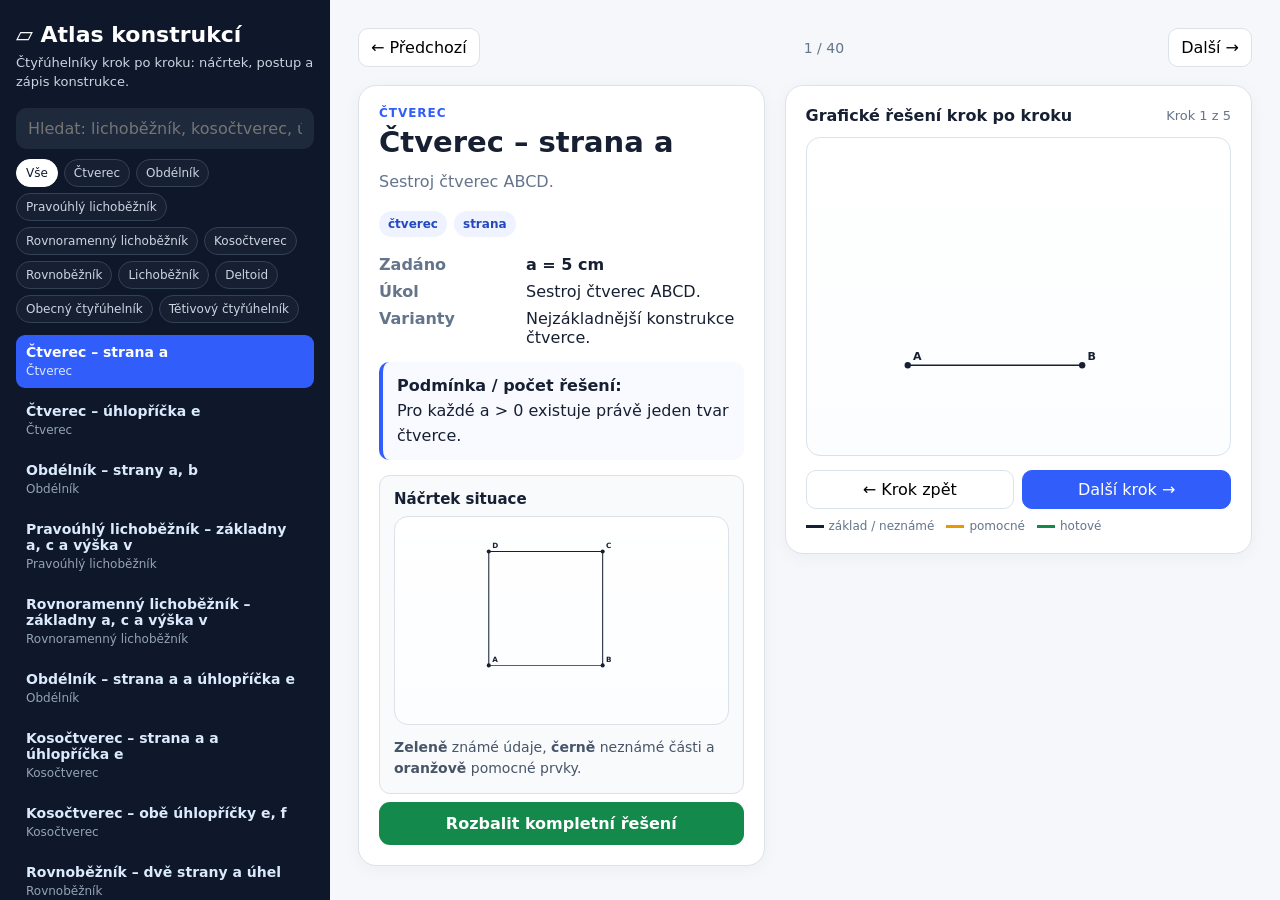
==== commit 3168c9b5: "Update ctyruhelniky.html" ====
--- a/ctyruhelniky.html
+++ b/ctyruhelniky.html
@@ -23,16 +23,16 @@
 <script>
 const P=[
 {id:"sq-a",cat:"Čtverec",title:"Čtverec – strana a",tags:["čtverec","strana"],given:"a = 5 cm",find:"Sestroj čtverec ABCD.",existence:"Pro každé a > 0 existuje právě jeden tvar čtverce.",variants:"Nejzákladnější konstrukce čtverce.",diagram:"squareSide",steps:[["Strana","Narýsuj AB = a."],["Kolmice","V A sestroj kolmici k AB."],["Druhá strana","Na kolmici odměř AD = a."],["Rovnoběžky","Bodem D veď rovnoběžku s AB a bodem B rovnoběžku s AD."],["Dokonči","Průsečík rovnoběžek je C."]],construction:["AB; |AB|=a","p ⟂ AB v A","D∈p; |AD|=a","q∥AB přes D; r∥AD přes B","C=q∩r","ABCD"]},
-{id:"sq-e",cat:"Čtverec",title:"Čtverec – úhlopříčka e",tags:["čtverec","úhlopříčka"],given:"e = 7 cm",find:"Sestroj čtverec ABCD s AC = e.",existence:"Úhlopříčky čtverce jsou stejně dlouhé, kolmé a navzájem se půlí.",variants:"Lze samozřejmě zadat i úhlopříčku BD.",diagram:"squareDiag",steps:[["Úhlopříčka","Narýsuj AC = e."],["Střed","Sestroj střed S úsečky AC."],["Kolmice","V S sestroj kolmici k AC."],["Druhá úhlopříčka","Na kolmici odměř SB = SD = e/2."],["Dokonči","Spoj A–B–C–D–A."]],construction:["AC; |AC|=e","S=střed AC","p⟂AC v S","B,D∈p; |SB|=|SD|=e/2","ABCD"]},
+{id:"sq-e",cat:"Čtverec",title:"Čtverec – úhlopříčka e",tags:["čtverec","úhlopříčka"],given:"e = 4 cm",find:"Sestroj čtverec ABCD s AC = e.",existence:"Úhlopříčky čtverce jsou stejně dlouhé, kolmé a navzájem se půlí.",variants:"Lze samozřejmě zadat i úhlopříčku BD.",diagram:"squareDiag",steps:[["Úhlopříčka","Narýsuj AC = e."],["Střed","Sestroj střed S úsečky AC."],["Kolmice","V S sestroj kolmici k AC."],["Druhá úhlopříčka","Na kolmici odměř SB = SD = e/2."],["Dokonči","Spoj A–B–C–D–A."]],construction:["AC; |AC|=e","S=střed AC","p⟂AC v S","B,D∈p; |SB|=|SD|=e/2","ABCD"]},
 {id:"rec-ab",cat:"Obdélník",title:"Obdélník – strany a, b",tags:["obdélník","2 strany"],given:"a = 7 cm, b = 4 cm",find:"Sestroj obdélník ABCD.",existence:"Pro a > 0 a b > 0 existuje právě jeden tvar obdélníku.",variants:"Strany a a b lze zaměnit.",diagram:"rectSides",steps:[["Základna","Narýsuj AB = a."],["Kolmice","V A sestroj kolmici k AB."],["Druhá strana","Na kolmici odměř AD = b."],["Rovnoběžky","Přes D veď rovnoběžku s AB a přes B rovnoběžku s AD."],["Dokonči","Jejich průsečík je C."]],construction:["AB; |AB|=a","p⟂AB v A","D∈p; |AD|=b","q∥AB přes D; r∥AD přes B","C=q∩r","ABCD"]},
-{id:"rec-ae",cat:"Obdélník",title:"Obdélník – strana a a úhlopříčka e",tags:["obdélník","úhlopříčka"],given:"a = 6 cm, e = 8 cm",find:"Sestroj obdélník ABCD s AC = e.",existence:"Musí platit e > a, protože AC je přepona pravoúhlého trojúhelníku ABC.",variants:"Analogicky lze zadat stranu b a úhlopříčku.",diagram:"rectDiag",steps:[["Základna","Narýsuj AB = a."],["Kolmice v B","V B sestroj kolmici k AB."],["Kružnice","Narýsuj kružnici k(A; e)."],["Vrchol C","Průsečík kružnice s kolmicí je C."],["Doplň obdélník","Doplň D pomocí rovnoběžek."]],construction:["AB; |AB|=a","p⟂AB v B","k(A;e)","C∈p∩k","q∥AB přes C; r∥BC přes A; D=q∩r","ABCD"]},
+{id:"rec-ae",cat:"Obdélník",title:"Obdélník – strana a a úhlopříčka e",tags:["obdélník","úhlopříčka"],given:"a = 2,6 cm, e = 7,8 cm",find:"Sestroj obdélník ABCD s AC = e.",existence:"Musí platit e > a, protože AC je přepona pravoúhlého trojúhelníku ABC.",variants:"Analogicky lze zadat stranu b a úhlopříčku.",diagram:"rectDiag",steps:[["Základna","Narýsuj AB = a."],["Kolmice v B","V B sestroj kolmici k AB."],["Kružnice","Narýsuj kružnici k(A; e)."],["Vrchol C","Průsečík kružnice s kolmicí je C."],["Doplň obdélník","Doplň D pomocí rovnoběžek."]],construction:["AB; |AB|=a","p⟂AB v B","k(A;e)","C∈p∩k","q∥AB přes C; r∥BC přes A; D=q∩r","ABCD"]},
 {id:"par-abalpha",cat:"Rovnoběžník",title:"Rovnoběžník – dvě strany a úhel",tags:["rovnoběžník","úhel"],given:"a = 7 cm, b = 4,5 cm, α = 65°",find:"Sestroj rovnoběžník ABCD.",existence:"Pro a,b > 0 a 0° < α < 180° vznikne právě jeden tvar.",variants:"Úhel může být kterýkoli vnitřní úhel rovnoběžníku.",diagram:"paraAngle",steps:[["Základna","Narýsuj AB = a."],["Úhel","V A sestroj polopřímku AD s ∠DAB = α."],["Druhá strana","Odměř AD = b."],["Rovnoběžky","Doplň dvě rovnoběžky."],["Dokonči","Jejich průsečík je C."]],construction:["AB; |AB|=a","∠DAB=α","D∈→AD; |AD|=b","p∥AD přes B; q∥AB přes D","C=p∩q","ABCD"]},
-{id:"par-abe",cat:"Rovnoběžník",title:"Rovnoběžník – dvě strany a úhlopříčka e",tags:["rovnoběžník","SSS","úhlopříčka"],given:"a = 7 cm, b = 5 cm, e = AC = 8 cm",find:"Sestroj rovnoběžník ABCD.",existence:"Nejprve musí existovat trojúhelník ABC se stranami a, b, e.",variants:"Nejprve se řeší trojúhelník ABC podle SSS.",diagram:"paraDiag",steps:[["Úhlopříčka","Narýsuj AC = e."],["Kružnice z A","Narýsuj k₁(A; a)."],["Kružnice z C","Narýsuj k₂(C; b)."],["Vrchol B","Průsečík kružnic je B."],["Doplň D","Doplň rovnoběžník pomocí rovnoběžek."]],construction:["AC; |AC|=e","k₁(A;a)","k₂(C;b)","B∈k₁∩k₂","D pomocí rovnoběžek","ABCD"]},
-{id:"par-efw",cat:"Rovnoběžník",title:"Rovnoběžník – úhlopříčky e, f a úhel ω",tags:["rovnoběžník","2 úhlopříčky"],given:"e = 9 cm, f = 6 cm, ω = 70°",find:"Sestroj rovnoběžník ABCD.",existence:"Úhlopříčky rovnoběžníku se navzájem půlí.",variants:"ω je úhel mezi úhlopříčkami AC a BD.",diagram:"paraDiags",steps:[["První úhlopříčka","Narýsuj AC = e a najdi její střed S."],["Směr druhé","V S sestroj přímku svírající s AC úhel ω."],["Druhá úhlopříčka","Odměř SB = SD = f/2."],["Dokonči","Spoj A–B–C–D–A."]],construction:["AC; |AC|=e","S=střed AC","p přes S; ∠(p,AC)=ω","B,D∈p; |SB|=|SD|=f/2","ABCD"]},
+{id:"par-abe",cat:"Rovnoběžník",title:"Rovnoběžník – dvě strany a úhlopříčka e",tags:["rovnoběžník","SSS","úhlopříčka"],given:"a = 6 cm, b = 2,5 cm, e = AC = 7 cm",find:"Sestroj rovnoběžník ABCD.",existence:"Nejprve musí existovat trojúhelník ABC se stranami a, b, e.",variants:"Nejprve se řeší trojúhelník ABC podle SSS.",diagram:"paraDiag",steps:[["Úhlopříčka","Narýsuj AC = e."],["Kružnice z A","Narýsuj k₁(A; a)."],["Kružnice z C","Narýsuj k₂(C; b)."],["Vrchol B","Průsečík kružnic je B."],["Doplň D","Doplň rovnoběžník pomocí rovnoběžek."]],construction:["AC; |AC|=e","k₁(A;a)","k₂(C;b)","B∈k₁∩k₂","D pomocí rovnoběžek","ABCD"]},
+{id:"par-efw",cat:"Rovnoběžník",title:"Rovnoběžník – úhlopříčky e, f a úhel ω",tags:["rovnoběžník","2 úhlopříčky"],given:"e = 4,2 cm, f = 9,6 cm, ω = 110°",find:"Sestroj rovnoběžník ABCD.",existence:"Úhlopříčky rovnoběžníku se navzájem půlí.",variants:"ω je úhel mezi úhlopříčkami AC a BD.",diagram:"paraDiags",steps:[["První úhlopříčka","Narýsuj AC = e a najdi její střed S."],["Směr druhé","V S sestroj přímku svírající s AC úhel ω."],["Druhá úhlopříčka","Odměř SB = SD = f/2."],["Dokonči","Spoj A–B–C–D–A."]],construction:["AC; |AC|=e","S=střed AC","p přes S; ∠(p,AC)=ω","B,D∈p; |SB|=|SD|=f/2","ABCD"]},
 {id:"rho-aalpha",cat:"Kosočtverec",title:"Kosočtverec – strana a a úhel α",tags:["kosočtverec","úhel"],given:"a = 5 cm, α = 60°",find:"Sestroj kosočtverec ABCD.",existence:"Kosočtverec je rovnoběžník se všemi stranami stejně dlouhými.",variants:"Postup vychází z konstrukce rovnoběžníku.",diagram:"rhombAngle",steps:[["Strana","Narýsuj AB = a."],["Úhel","V A sestroj ∠DAB = α."],["Druhá strana","Odměř AD = a."],["Rovnoběžky","Doplň rovnoběžník."],["Dokonči","Zvýrazni kosočtverec."]],construction:["AB; |AB|=a","∠DAB=α","D∈→AD; |AD|=a","rovnoběžky přes B a D","C=jejich průsečík","ABCD"]},
 {id:"rho-ef",cat:"Kosočtverec",title:"Kosočtverec – obě úhlopříčky e, f",tags:["kosočtverec","2 úhlopříčky"],given:"e = 8 cm, f = 6 cm",find:"Sestroj kosočtverec ABCD.",existence:"Úhlopříčky kosočtverce jsou kolmé a navzájem se půlí.",variants:"Délky e a f nemusí být stejné.",diagram:"rhombDiags",steps:[["První úhlopříčka","Narýsuj AC = e."],["Střed","Najdi střed S."],["Kolmice","V S sestroj kolmici k AC."],["Druhá úhlopříčka","Odměř SB = SD = f/2."],["Dokonči","Spoj vrcholy."]],construction:["AC; |AC|=e","S=střed AC","p⟂AC v S","B,D∈p; |SB|=|SD|=f/2","ABCD"]},
-{id:"rho-ae",cat:"Kosočtverec",title:"Kosočtverec – strana a a úhlopříčka e",tags:["kosočtverec","úhlopříčka"],given:"a = 5 cm, e = AC = 8 cm",find:"Sestroj kosočtverec ABCD.",existence:"Musí platit e < 2a.",variants:"Body B a D jsou průsečíky dvou kružnic se stejným poloměrem a.",diagram:"rhombSideDiag",steps:[["Úhlopříčka","Narýsuj AC = e."],["Kružnice z A","Narýsuj k₁(A; a)."],["Kružnice z C","Narýsuj k₂(C; a)."],["Vrchol B a D","Průsečíky jsou B a D."],["Dokonči","Spoj vrcholy."]],construction:["AC; |AC|=e","k₁(A;a)","k₂(C;a)","B,D∈k₁∩k₂","ABCD"]},
-{id:"trap-abcd",cat:"Lichoběžník",title:"Lichoběžník – základny a, c a ramena b, d",tags:["lichoběžník","4 strany"],given:"a = 9 cm, c = 5 cm, b = 4 cm, d = 5 cm",find:"Sestroj lichoběžník ABCD, AB ∥ CD.",existence:"Při a > c musí existovat pomocný trojúhelník se stranami a−c, b, d.",variants:"Je-li c > a, prohodí se role základen.",diagram:"trap4",steps:[["Dolní základna","Narýsuj AB = a."],["Rozdíl základen","Na AB označ E tak, aby EB = c."],["Pomocný trojúhelník","Sestroj D z AD = d a ED = b."],["Horní základna","Přes D veď rovnoběžku s AB a odměř DC = c."],["Dokonči","Spoj B s C."]],construction:["AB; |AB|=a","E∈AB; |EB|=c","k₁(A;d),k₂(E;b); D∈k₁∩k₂","p∥AB přes D; |DC|=c","BC","ABCD"]},
+{id:"rho-ae",cat:"Kosočtverec",title:"Kosočtverec – strana a a úhlopříčka e",tags:["kosočtverec","úhlopříčka"],given:"a = 4 cm, e = AC = 7 cm",find:"Sestroj kosočtverec ABCD.",existence:"Musí platit e < 2a.",variants:"Body B a D jsou průsečíky dvou kružnic se stejným poloměrem a.",diagram:"rhombSideDiag",steps:[["Úhlopříčka","Narýsuj AC = e."],["Kružnice z A","Narýsuj k₁(A; a)."],["Kružnice z C","Narýsuj k₂(C; a)."],["Vrchol B a D","Průsečíky jsou B a D."],["Dokonči","Spoj vrcholy."]],construction:["AC; |AC|=e","k₁(A;a)","k₂(C;a)","B,D∈k₁∩k₂","ABCD"]},
+{id:"trap-abcd",cat:"Lichoběžník",title:"Lichoběžník – základny a, c a ramena b, d",tags:["lichoběžník","4 strany"],given:"a = 8 cm, b = 2,8 cm, c = 4,7 cm, d = 4 cm",find:"Sestroj lichoběžník ABCD, AB ∥ CD.",existence:"Při a > c musí existovat pomocný trojúhelník se stranami a−c, b, d.",variants:"Je-li c > a, prohodí se role základen.",diagram:"trap4",steps:[["Dolní základna","Narýsuj AB = a."],["Rozdíl základen","Na AB označ E tak, aby EB = c."],["Pomocný trojúhelník","Sestroj D z AD = d a ED = b."],["Horní základna","Přes D veď rovnoběžku s AB a odměř DC = c."],["Dokonči","Spoj B s C."]],construction:["AB; |AB|=a","E∈AB; |EB|=c","k₁(A;d),k₂(E;b); D∈k₁∩k₂","p∥AB přes D; |DC|=c","BC","ABCD"]},
 {id:"trap-acba",cat:"Lichoběžník",title:"Lichoběžník – základny a, c, rameno b a úhel α",tags:["lichoběžník","úhel"],given:"a = 9 cm, c = 5 cm, b = 4,5 cm, α = 60°",find:"Sestroj lichoběžník ABCD, AB ∥ CD.",existence:"Po posunutí horní základny na dolní vznikne pomocný trojúhelník AED.",variants:"Pomocný bod E leží na AB a platí EB = c.",diagram:"trapAngle",steps:[["Základna","Narýsuj AB = a."],["Pomocný bod","Označ E na AB tak, aby EB = c."],["Směr AD","V A sestroj úhel α."],["Najdi D","D je průsečík polopřímky AD a kružnice k(E; b)."],["Doplň C","Přes D veď rovnoběžku a odměř DC = c."]],construction:["AB; |AB|=a","E∈AB; |EB|=c","→AD; ∠DAB=α","k(E;b); D∈k∩→AD","DC∥AB; |DC|=c","ABCD"]},
 {id:"trap-acvb",cat:"Lichoběžník",title:"Lichoběžník – základny a, c, výška v a rameno b",tags:["lichoběžník","výška"],given:"a = 9 cm, c = 5 cm, v = 3,5 cm, b = 4,5 cm",find:"Sestroj lichoběžník ABCD.",existence:"Musí být b ≥ v.",variants:"C leží na rovnoběžce ve vzdálenosti v a na kružnici k(B;b).",diagram:"trapHeight",steps:[["Základna","Narýsuj AB = a."],["Výška","Sestroj p ∥ AB ve vzdálenosti v."],["Rameno b","Narýsuj k(B;b)."],["Vrchol C","C je průsečík p a k."],["Vrchol D","Na p odměř CD = c a spoj A s D."]],construction:["AB; |AB|=a","p∥AB; d(p,AB)=v","k(B;b)","C∈p∩k","D∈p; |CD|=c","ABCD"]},
 {id:"rtrap-acv",cat:"Pravoúhlý lichoběžník",title:"Pravoúhlý lichoběžník – základny a, c a výška v",tags:["pravoúhlý lichoběžník"],given:"a = 9 cm, c = 5 cm, v = 4 cm",find:"Sestroj pravoúhlý lichoběžník ABCD.",existence:"Pro kladné a,c,v existuje právě jeden tvar.",variants:"Pravé rameno může být na levé nebo pravé straně.",diagram:"rightTrap",steps:[["Základna","Narýsuj AB = a."],["Kolmice","V A sestroj kolmici."],["Výška","Odměř AD = v."],["Horní základna","Přes D veď rovnoběžku a odměř DC = c."],["Dokonči","Spoj C s B."]],construction:["AB; |AB|=a","p⟂AB v A","D∈p; |AD|=v","q∥AB přes D; |DC|=c","BC","ABCD"]},
@@ -44,7 +44,31 @@
 {id:"quad-4se",cat:"Obecný čtyřúhelník",title:"Obecný čtyřúhelník – čtyři strany a úhlopříčka e",tags:["obecný čtyřúhelník","4 strany"],given:"a = 5 cm, b = 4 cm, c = 6 cm, d = 5,5 cm, e = AC = 7 cm",find:"Sestroj čtyřúhelník ABCD.",existence:"Úhlopříčka AC rozdělí úlohu na dva trojúhelníky SSS.",variants:"Oba trojúhelníky musí splňovat trojúhelníkovou nerovnost.",diagram:"quad4diag",steps:[["Úhlopříčka","Narýsuj AC = e."],["Trojúhelník ABC","Sestroj B z AB=a a BC=b."],["Trojúhelník ACD","Na opačné straně sestroj D z AD=d a CD=c."],["Dokonči","Spoj A–B–C–D–A."]],construction:["AC; |AC|=e","k(A;a),k(C;b); B∈průsečíku","k(A;d),k(C;c); D∈průsečíku na opačné straně","ABCD"]},
 {id:"quad-3s2d",cat:"Obecný čtyřúhelník",title:"Obecný čtyřúhelník – tři strany a dvě úhlopříčky",tags:["obecný čtyřúhelník","2 úhlopříčky"],given:"AB = 5 cm, BC = 4 cm, CD = 5 cm, AC = 7 cm, BD = 6 cm",find:"Sestroj čtyřúhelník ABCD.",existence:"Nejdříve musí existovat trojúhelník ABC. Potom je D určen dvěma kružnicemi.",variants:"Jde o jednu z možných sad pěti nezávislých údajů.",diagram:"quad3d",steps:[["Úhlopříčka AC","Narýsuj AC = 7 cm."],["Vrchol B","Sestroj B z AB a BC."],["Kružnice pro D","Narýsuj k(B;BD) a k(C;CD)."],["Vrchol D","Vyber vhodný průsečík D."],["Dokonči","Spoj vrcholy."]],construction:["AC","k(A;AB),k(C;BC); B∈průsečíku","k(B;BD),k(C;CD)","D∈průsečíku","ABCD"]},
 {id:"cyclic-Rabc",cat:"Tětivový čtyřúhelník",title:"Tětivový čtyřúhelník – R a tři po sobě jdoucí strany",tags:["tětivový","R","kružnice opsaná"],given:"R = 5 cm, a = 6 cm, b = 5 cm, c = 4 cm",find:"Sestroj tětivový čtyřúhelník ABCD.",existence:"Každá zadaná strana musí být nejvýše 2R, protože je tětivou kružnice.",variants:"Čtvrtá strana d se určí automaticky.",diagram:"cyclic",steps:[["Opsaná kružnice","Narýsuj k(O;R)."],["Tětiva AB","Na kružnici sestroj AB = a."],["Vrchol C","Protni k kružnicí se středem B a poloměrem b."],["Vrchol D","Protni k kružnicí se středem C a poloměrem c."],["Dokonči","Spoj D s A."]],construction:["k(O;R)","A,B∈k; |AB|=a","k₁(B;b); C∈k∩k₁","k₂(C;c); D∈k∩k₂","ABCD"]}
+
+,
+{id:"par-ave",cat:"Rovnoběžník",title:"Rovnoběžník – strana a, výška vₐ a úhlopříčka e",tags:["rovnoběžník","výška","úhlopříčka","z učebnice"],given:"a = 4,5 cm, vₐ = 2 cm, e = AC = 3 cm",find:"Sestroj rovnoběžník ABCD.",existence:"Vrchol C leží na rovnoběžce s AB ve vzdálenosti vₐ a současně na kružnici k(A;e).",variants:"Úloha 12 z fotografie. Po nalezení C se bod D doplní rovnoběžkami.",diagram:"paraHeightDiag",steps:[["Strana","Narýsuj AB = a."],["Výška","Sestroj přímku p ∥ AB ve vzdálenosti vₐ."],["Úhlopříčka","Narýsuj kružnici k(A;e)."],["Vrchol C","Průsečík p a k je C."],["Doplň D","Přes C veď rovnoběžku s AB a přes A rovnoběžku s BC; jejich průsečík je D."]],construction:["AB; |AB|=a","p∥AB; d(p,AB)=vₐ","k(A;e)","C∈p∩k","D pomocí rovnoběžek","ABCD"]},
+{id:"rec-ew",cat:"Obdélník",title:"Obdélník – úhlopříčka e a úhel ω mezi úhlopříčkami",tags:["obdélník","úhlopříčky","úhel","z učebnice"],given:"e = 6 cm, ω = 120°",find:"Sestroj obdélník ABCD.",existence:"Úhlopříčky obdélníku jsou stejně dlouhé a navzájem se půlí. Stačí tedy znát jejich společný střed, poloviny délky e/2 a úhel ω.",variants:"Úloha 14 z fotografie.",diagram:"rectDiagAngle",steps:[["Střed","Zvol bod S – společný střed obou úhlopříček."],["Směry úhlopříček","Sestroj dvě přímky procházející S, které svírají úhel ω."],["První úhlopříčka","Na první přímce odměř SA = SC = e/2."],["Druhá úhlopříčka","Na druhé přímce odměř SB = SD = e/2."],["Dokonči","Spoj A–B–C–D–A."]],construction:["S","p,q přes S; ∠(p,q)=ω","A,C∈p; SA=SC=e/2","B,D∈q; SB=SD=e/2","ABCD"]},
+{id:"par-aef",cat:"Rovnoběžník",title:"Rovnoběžník – strana a a obě úhlopříčky e, f",tags:["rovnoběžník","2 úhlopříčky","z učebnice"],given:"a = 4 cm, e = 8 cm, f = 7 cm",find:"Sestroj rovnoběžník ABCD.",existence:"Je-li S průsečík úhlopříček, platí AS=e/2 a BS=f/2. Musí tedy existovat trojúhelník ABS se stranami a, e/2, f/2.",variants:"Úloha 12a z fotografie.",diagram:"paraSideDiags",steps:[["Strana","Narýsuj AB = a."],["Kružnice z A","Narýsuj k₁(A;e/2)."],["Kružnice z B","Narýsuj k₂(B;f/2)."],["Střed S","Průsečík kružnic je S."],["Dopočítej C a D","C je obraz A podle S a D je obraz B podle S."]],construction:["AB; |AB|=a","k₁(A;e/2)","k₂(B;f/2)","S∈k₁∩k₂","C obraz A podle S; D obraz B podle S","ABCD"]},
+{id:"rho-ev",cat:"Kosočtverec",title:"Kosočtverec – úhlopříčka e a výška v",tags:["kosočtverec","úhlopříčka","výška","pokročilé","z učebnice"],given:"e = 4 cm, v = 3,7 cm",find:"Sestroj kosočtverec ABCD.",existence:"Pro úhlopříčku AC=e platí sin(α/2)=v/e. Nejprve proto geometricky sestrojíme polovinu vrcholového úhlu a potom využijeme, že AC úhel A půlí.",variants:"Úloha 14 z fotografie. Je to výrazně těžší konstrukce než kosočtverec ze strany a úhlopříčky.",diagram:"rhombDiagHeight",steps:[["Pomocný pravoúhlý trojúhelník","Sestroj úsečku XY=e. Nad XY sestroj Thaletovu kružnici a kružnici k(Y;v). Jejich průsečík Z určí úhel θ=∠YXZ, pro který sin θ=v/e."],["Úhlopříčka","Narýsuj AC=e."],["Poloviny úhlu A","V A sestroj na obě strany od AC paprsky AB a AD tak, aby svíraly s AC úhel θ."],["Rovnoběžky z C","Přes C veď rovnoběžku s AD a rovnoběžku s AB."],["Vrchol B a D","Průsečíky s paprsky z A jsou B a D."]],construction:["XY=e; Thaletova kružnice nad XY; k(Y;v); Z∈průsečíku","θ=∠YXZ","AC=e","∠BAC=∠CAD=θ","p přes C ∥ AD; q přes C ∥ AB","B=p∩→AB; D=q∩→AD","ABCD"]},
+{id:"quad-4sf",cat:"Obecný čtyřúhelník",title:"Obecný čtyřúhelník – čtyři strany a úhlopříčka f",tags:["obecný čtyřúhelník","4 strany","úhlopříčka","z učebnice"],given:"a = 4,7 cm, b = 2,4 cm, c = 4,6 cm, d = 3,6 cm, f = BD = 3,8 cm",find:"Sestroj čtyřúhelník ABCD.",existence:"Úhlopříčka BD rozdělí čtyřúhelník na trojúhelníky ABD a BCD. Oba se sestrojí podle SSS.",variants:"Cvičení 5, 1a z fotografie.",diagram:"quad4DiagF",steps:[["Úhlopříčka","Narýsuj BD = f."],["Trojúhelník ABD","Sestroj A z AB=a a AD=d."],["Trojúhelník BCD","Na opačné straně od BD sestroj C z BC=b a CD=c."],["Dokonči","Spoj A–B–C–D–A."]],construction:["BD=f","k(B;a),k(D;d); A∈průsečíku","k(B;b),k(D;c); C∈průsečíku na opačné straně","ABCD"]},
+{id:"quad-abcag",cat:"Obecný čtyřúhelník",title:"Obecný čtyřúhelník – a, b, c, α, γ",tags:["obecný čtyřúhelník","3 strany","2 úhly","pokročilé","z učebnice"],given:"a = 6 cm, b = 5 cm, c = 7,5 cm, α = 90°, γ = 78°",find:"Sestroj čtyřúhelník ABCD.",existence:"Nejdříve sestrojíme B,C,D z b,c,γ. Bod A musí být ve vzdálenosti a od B a současně musí vidět úsečku BD pod úhlem α.",variants:"Cvičení 5, 1b z fotografie. Používá množinu bodů, ze kterých je úsečka vidět pod daným úhlem.",diagram:"quadABCAG",steps:[["Strana b","Narýsuj BC=b."],["Úhel γ a strana c","V C vynes γ a odměř CD=c."],["Kružnice pro stranu a","Narýsuj k(B;a)."],["Úhlový oblouk","Sestroj oblouk bodů X, pro které ∠DXB=α."],["Vrchol A","Průsečík kružnice a oblouku je A."]],construction:["BC=b","∠BCD=γ; CD=c","k(B;a)","oblouk l: ∠DXB=α","A∈k∩l","ABCD"]},
+{id:"quad-acdeef",cat:"Obecný čtyřúhelník",title:"Obecný čtyřúhelník – a, c, d a obě úhlopříčky e, f",tags:["obecný čtyřúhelník","3 strany","2 úhlopříčky","z učebnice"],given:"a = 7,6 cm, c = 5 cm, d = 2 cm, e = AC = 6,7 cm, f = BD = 7 cm",find:"Sestroj čtyřúhelník ABCD.",existence:"Nejprve vznikne trojúhelník ACD ze stran d,c,e. Potom je B průsečíkem kružnic k(A;a) a k(D;f).",variants:"Cvičení 5, 1c z fotografie.",diagram:"quadACDEf",steps:[["Úhlopříčka e","Narýsuj AC=e."],["Vrchol D","Sestroj D z AD=d a CD=c."],["Kružnice pro B","Narýsuj k(A;a) a k(D;f)."],["Vrchol B","Vhodný průsečík je B."],["Dokonči","Spoj vrcholy."]],construction:["AC=e","k(A;d),k(C;c); D∈průsečíku","k(A;a),k(D;f); B∈průsečíku","ABCD"]},
+{id:"quad-bcdgd",cat:"Obecný čtyřúhelník",title:"Obecný čtyřúhelník – b, c, d, γ, δ",tags:["obecný čtyřúhelník","3 strany","2 úhly","z učebnice"],given:"b = 3 cm, c = 7 cm, d = 8,2 cm, γ = 120°, δ = 38°",find:"Sestroj čtyřúhelník ABCD.",existence:"Zadané údaje leží za sebou kolem vrcholů C a D, takže se konstrukce skládá pouze z přímého vynášení stran a úhlů.",variants:"Cvičení 5, 1d z fotografie.",diagram:"quadBCDGd",steps:[["Strana c","Narýsuj CD=c."],["Vrchol B","V C vynes úhel γ a na jeho rameni odměř CB=b."],["Vrchol A","V D vynes úhel δ a na jeho rameni odměř DA=d."],["Dokonči","Spoj A s B."]],construction:["CD=c","∠BCD=γ; CB=b","∠CDA=δ; DA=d","AB","ABCD"]},
+{id:"quad-mnop",cat:"Obecný čtyřúhelník",title:"Čtyřúhelník MNOP – dvě strany a tři úhly",tags:["obecný čtyřúhelník","2 strany","3 úhly","z učebnice"],given:"MP = 6 cm, PO = 4 cm, ∠OPM = 95°, ∠PMN = 45°, ∠PON = 66°",find:"Sestroj čtyřúhelník MNOP.",existence:"Trojúhelník MOP je určen dvěma stranami a sevřeným úhlem. Bod N je potom průsečík dvou polopřímek určených zbývajícími úhly.",variants:"Cvičení 5, úloha 2 z fotografie.",diagram:"quadMNOP",steps:[["Strana MP","Narýsuj MP=6 cm."],["Trojúhelník MOP","V P vynes 95° a na rameni odměř PO=4 cm."],["Polopřímka MN","V M vynes ∠PMN=45°."],["Polopřímka ON","V O vynes ∠PON=66°."],["Vrchol N","Průsečík obou polopřímek je N."]],construction:["MP=6 cm","∠OPM=95°; PO=4 cm","→MN; ∠PMN=45°","→ON; ∠PON=66°","N=→MN∩→ON","MNOP"]},
+{id:"quad-adeg-dac",cat:"Obecný čtyřúhelník",title:"Obecný čtyřúhelník – a, d, e, γ a ∠DAC",tags:["obecný čtyřúhelník","úhlopříčka","2 úhly","z učebnice"],given:"a = 3,6 cm, d = 4 cm, e = AC = 7 cm, γ = 59°, ∠DAC = 60°",find:"Sestroj čtyřúhelník ABCD.",existence:"Nejprve je jednoznačně určen trojúhelník ACD ze stran d,e a úhlu DAC. Bod B je potom průsečík kružnice k(A;a) a polopřímky z C určené úhlem γ.",variants:"Cvičení 5, úloha 3 z fotografie.",diagram:"quadADEGammaDAC",steps:[["Úhlopříčka","Narýsuj AC=e."],["Vrchol D","V A vynes ∠DAC=60° a odměř AD=d."],["Směr CB","V C vynes ∠BCD=γ."],["Strana a","Narýsuj k(A;a)."],["Vrchol B","Průsečík kružnice a polopřímky CB je B."]],construction:["AC=e","∠DAC=60°; AD=d","→CB; ∠BCD=γ","k(A;a)","B∈→CB∩k","ABCD"]},
+{id:"quad-rightv",cat:"Obecný čtyřúhelník",title:"Čtyřúhelník TUVX – čtyři délky a pravý úhel při V",tags:["obecný čtyřúhelník","Thaletova kružnice","pravý úhel","z učebnice"],given:"TX = 2 cm, XU = 8 cm, TU = 6,5 cm, TV = 4 cm, ∠UVX = 90°",find:"Sestroj čtyřúhelník TUVX.",existence:"Nejprve lze podle SSS sestrojit trojúhelník TUX. Bod V leží na Thaletově kružnici nad UX a současně na kružnici k(T;TV).",variants:"Cvičení 5, úloha 4 z fotografie.",diagram:"quadRightV",steps:[["Trojúhelník TUX","Narýsuj UX=8 cm a sestroj T z TU=6,5 cm a TX=2 cm."],["Thaletova kružnice","Nad UX sestroj kružnici s průměrem UX."],["Kružnice z T","Narýsuj k(T;4 cm)."],["Vrchol V","Průsečík obou kružnic je V."],["Dokonči","Spoj T–U–V–X–T."]],construction:["UX=8 cm","k(U;6,5),k(X;2); T∈průsečíku","Thaletova kružnice nad UX","k(T;4)","V∈průsečíku","TUVX"]},
+{id:"quad-de-angles-f",cat:"Obecný čtyřúhelník",title:"Obecný čtyřúhelník – d, e, dva úhly u A a úhlopříčka f",tags:["obecný čtyřúhelník","2 úhlopříčky","2 úhly","z učebnice"],given:"d = 6,5 cm, e = AC = 7,5 cm, ∠DAC = 35°, ∠CAB = 23°, f = BD = 6 cm",find:"Sestroj čtyřúhelník ABCD.",existence:"A,C,D jsou určeny z d,e a ∠DAC. Bod B musí ležet na polopřímce AB dané úhlem CAB a zároveň na kružnici k(D;f).",variants:"V učebnici jsou současně varianty f = 5 cm a f = 7 cm; tím se mění počet průsečíků.",diagram:"quadDEAnglesF",steps:[["Úhlopříčka AC","Narýsuj AC=e."],["Vrchol D","V A vynes 35° a odměř AD=d."],["Směr AB","Na druhé straně AC vynes ∠CAB=23°."],["Úhlopříčka f","Narýsuj k(D;f)."],["Vrchol B","Průsečík kružnice s polopřímkou AB je B."]],construction:["AC=e","∠DAC=35°; AD=d","→AB; ∠CAB=23°","k(D;f)","B∈→AB∩k","ABCD"]},
+{id:"trap-aad-e",cat:"Lichoběžník",title:"Lichoběžník – základna a, úhel α, rameno d a úhlopříčka e",tags:["lichoběžník","úhlopříčka","úhel","z učebnice"],given:"a = 6 cm, α = 52°, d = 4 cm, e = AC = 5,7 cm",find:"Sestroj lichoběžník ABCD, AB ∥ CD.",existence:"Po určení bodu D leží C na rovnoběžce s AB vedené bodem D a zároveň na kružnici k(A;e).",variants:"V učebnici jsou také e = 3,5 cm a e = 8 cm – ty ukazují různé počty průsečíků.",diagram:"trapAngleLegDiag",steps:[["Základna","Narýsuj AB=a."],["Rameno AD","V A vynes α a odměř AD=d."],["Horní základna","Bodem D veď přímku p ∥ AB."],["Úhlopříčka e","Narýsuj k(A;e)."],["Vrchol C","Průsečík p a k je C. Spoj B s C."]],construction:["AB=a","∠DAB=α; AD=d","p∥AB přes D","k(A;e)","C∈p∩k","BC","ABCD"]},
+{id:"rtrap-efehfh",cat:"Pravoúhlý lichoběžník",title:"Pravoúhlý lichoběžník EFGH – dvě strany a úhlopříčka FH",tags:["pravoúhlý lichoběžník","SSS","úhlopříčka","z učebnice"],given:"EF = 7,3 cm, EH = 2,5 cm, FH = 6,8 cm; EF ∥ GH; pravý úhel při F",find:"Sestroj pravoúhlý lichoběžník EFGH.",existence:"Nejprve se sestrojí trojúhelník EFH podle SSS. Potom je GH rovnoběžná s EF a FG na ni kolmá.",variants:"Cvičení 5, úloha 7 z fotografie.",diagram:"rightTrapEFGH",steps:[["Základna EF","Narýsuj EF=7,3 cm."],["Vrchol H","Sestroj H z EH=2,5 cm a FH=6,8 cm."],["Přímka GH","Bodem H veď rovnoběžku s EF."],["Přímka FG","V F sestroj kolmici k EF."],["Vrchol G","Průsečík obou přímek je G."]],construction:["EF=7,3","k(E;2,5),k(F;6,8); H∈průsečíku","p∥EF přes H","q⟂EF v F","G=p∩q","EFGH"]},
+{id:"trap-acvdelta",cat:"Lichoběžník",title:"Lichoběžník – základny a, c, výška v a úhel δ",tags:["lichoběžník","výška","úhel","z učebnice"],given:"a = 4,8 cm, c = 1,8 cm, v = 3,2 cm, δ = 106°",find:"Sestroj lichoběžník ABCD, AB ∥ CD.",existence:"Protože AB ∥ CD, platí α + δ = 180°. Nejprve tedy sestrojíme α=74° a tím určíme rameno AD.",variants:"Cvičení 5, úloha 8a z fotografie.",diagram:"trapHeightDelta",steps:[["Základna","Narýsuj AB=a."],["Výška","Sestroj p ∥ AB ve vzdálenosti v."],["Dopočítej úhel","α = 180° − δ = 74°."],["Vrchol D","V A vynes α; průsečík s p je D."],["Horní základna","Na p od D odměř DC=c. Spoj C s B."]],construction:["AB=a","p∥AB; d(p,AB)=v","α=180°−δ","D∈p; ∠DAB=α","DC=c","ABCD"]},
+{id:"trap-cvef",cat:"Lichoběžník",title:"Lichoběžník – základna c, výška v a obě úhlopříčky e, f",tags:["lichoběžník","výška","2 úhlopříčky","z učebnice"],given:"c = 7,5 cm, v = 4 cm, e = AC = 4,8 cm, f = BD = 7,8 cm",find:"Sestroj lichoběžník ABCD, AB ∥ CD.",existence:"Po sestrojení CD a rovnoběžky ve vzdálenosti v leží A na této rovnoběžce a na kružnici k(C;e), zatímco B leží na ní a na kružnici k(D;f).",variants:"Cvičení 5, úloha 8b z fotografie.",diagram:"trapTopHeightDiags",steps:[["Horní základna","Narýsuj CD=c."],["Dolní přímka","Sestroj p ∥ CD ve vzdálenosti v."],["Vrchol A","Narýsuj k(C;e); průsečík s p je A."],["Vrchol B","Narýsuj k(D;f); vhodný průsečík s p je B."],["Dokonči","Spoj A–D a B–C."]],construction:["CD=c","p∥CD; d(p,CD)=v","k(C;e); A∈p∩k","k(D;f); B∈p∩k","ABCD"]},
+{id:"itrap-adbeta",cat:"Rovnoramenný lichoběžník",title:"Rovnoramenný lichoběžník – základna a, rameno d a úhel β",tags:["rovnoramenný lichoběžník","úhel","rameno","z učebnice"],given:"a = 4,6 cm, d = 6 cm, β = 70°",find:"Sestroj rovnoramenný lichoběžník ABCD.",existence:"U rovnoramenného lichoběžníku jsou základní úhly stejné, tedy α=β, a ramena mají stejnou délku.",variants:"Cvičení 5, úloha 9 z fotografie.",diagram:"isoTrapBaseLegBeta",steps:[["Základna","Narýsuj AB=a."],["Rameno AD","V A vynes α=β=70° a odměř AD=d."],["Rameno BC","V B vynes stejný základní úhel a odměř BC=d."],["Dokonči","Spoj C s D."]],construction:["AB=a","α=β","∠DAB=β; AD=d","∠ABC=180°−β; BC=d","CD","ABCD"]},
+{id:"itrap-acbeta",cat:"Rovnoramenný lichoběžník",title:"Rovnoramenný lichoběžník – obě základny a, c a úhel β",tags:["rovnoramenný lichoběžník","2 základny","úhel","z učebnice"],given:"a = 4,6 cm, c = 4 cm, β = 72°",find:"Sestroj rovnoramenný lichoběžník ABCD.",existence:"Horní základna je vůči dolní souměrně posunutá. Vodorovný přesah na každé straně je (a−c)/2.",variants:"Cvičení 5, úloha 10 z fotografie.",diagram:"isoTrapBasesBeta",steps:[["Dolní základna","Narýsuj AB=a."],["Přesah","Na AB označ X tak, aby AX=(a−c)/2."],["Směr ramene","V A vynes základní úhel β."],["Vrchol D","V X vztyč kolmici k AB. Její průsečík s ramenem z A je D."],["Horní základna","Přes D veď rovnoběžku s AB a odměř DC=c."]],construction:["AB=a","AX=(a−c)/2","∠DAB=β","p⟂AB v X; D=p∩→AD","DC∥AB; DC=c","ABCD"]}
 ];
+
+const difficultyOrder=['sq-a','sq-e','rec-ab','rtrap-acv','itrap-acv','rec-ae','rho-ae','rho-ef','par-abalpha','rho-aalpha','par-ave','rec-ew','par-efw','par-aef','par-abe','itrap-adbeta','itrap-acbeta','itrap-abalpha','itrap-acb','trap-acvb','trap-acvdelta','trap-acba','trap-abcd','rtrap-efehfh','trap-aad-e','trap-cvef','kite-abe','kite-abf','quad-bcdgd','quad-mnop','quad-4se','quad-4sf','quad-acdeef','quad-3s2d','quad-adeg-dac','quad-de-angles-f','quad-rightv','quad-abcag','rho-ev','cyclic-Rabc'];
+const difficultyRank=new Map(difficultyOrder.map((id,i)=>[id,i]));
+P.sort((a,b)=>(difficultyRank.get(a.id)??999)-(difficultyRank.get(b.id)??999));
 const cats=["Vše",...new Set(P.map(p=>p.cat))];let current=0,filter="Vše",query="",stepIndex=0,openSolution=false,mobileDetail=false,mobilePanels={sketch:false,steps:false,construction:false};
 const $=s=>document.querySelector(s);const E=(n,a={})=>{const x=document.createElement(n);Object.entries(a).forEach(([k,v])=>x.setAttribute(k,v));return x};
 function isMobile(){return matchMedia('(max-width:700px)').matches}function syncBody(){document.body.classList.toggle('mobile-detail',isMobile()&&mobileDetail)}function resetPanels(){mobilePanels={sketch:false,steps:false,construction:false}}
@@ -56,9 +80,57 @@
 const Q={sq:{A:{x:190,y:430},B:{x:520,y:430},C:{x:520,y:100},D:{x:190,y:100},S:{x:355,y:265}},rec:{A:{x:150,y:430},B:{x:650,y:430},C:{x:650,y:160},D:{x:150,y:160}},par:{A:{x:150,y:430},B:{x:610,y:430},C:{x:750,y:160},D:{x:290,y:160}},rho:{A:{x:120,y:330},B:{x:380,y:500},C:{x:670,y:330},D:{x:380,y:160},S:{x:380,y:330}},trap:{A:{x:120,y:450},B:{x:690,y:450},C:{x:570,y:170},D:{x:260,y:170}},iso:{A:{x:120,y:450},B:{x:690,y:450},C:{x:560,y:170},D:{x:250,y:170}},kite:{A:{x:380,y:80},B:{x:600,y:300},C:{x:380,y:520},D:{x:160,y:300}},rtrap:{A:{x:160,y:450},B:{x:680,y:450},C:{x:500,y:160},D:{x:160,y:160}},cyc:{A:{x:170,y:340},B:{x:285,y:510},C:{x:520,y:490},D:{x:630,y:270}},quad:{A:{x:150,y:430},B:{x:600,y:470},C:{x:660,y:140},D:{x:250,y:100}}};
 function edges(q,k){return [line(q.A,q.B,k),line(q.B,q.C,k),line(q.C,q.D,k),line(q.D,q.A,k)]}function points(q){return [pt(q.A,'A'),pt(q.B,'B'),pt(q.C,'C'),pt(q.D,'D')]}
 function shape(diagram){if(diagram.startsWith('square'))return Q.sq;if(diagram.startsWith('rect'))return Q.rec;if(diagram.startsWith('para'))return Q.par;if(diagram.startsWith('rhomb'))return Q.rho;if(diagram.startsWith('isoTrap'))return Q.iso;if(diagram==='rightTrap')return Q.rtrap;if(diagram==='cyclic')return Q.cyc;if(diagram.startsWith('trap'))return Q.trap;if(diagram.startsWith('kite'))return Q.kite;if(diagram.startsWith('quad'))return Q.quad;return Q.quad}
-function sketch(p){const q=shape(p.diagram),a=[];let known=[];switch(p.diagram){case'squareSide':known=['AB'];break;case'squareDiag':known=['AC'];break;case'rectSides':known=['AB','AD'];break;case'rectDiag':known=['AB','AC'];break;case'paraAngle':known=['AB','AD'];break;case'paraDiag':known=['AB','BC','AC'];break;case'paraDiags':known=['AC','BD'];break;case'rhombAngle':known=['AB','AD'];break;case'rhombDiags':known=['AC','BD'];break;case'rhombSideDiag':known=['AB','AC'];break;case'trap4':known=['AB','BC','CD','DA'];break;case'trapAngle':known=['AB','BC','CD'];break;case'trapHeight':known=['AB','BC','CD'];break;case'rightTrap':known=['AB','CD','DA'];break;case'isoTrapLeg':known=['AB','BC','CD','DA'];break;case'isoTrapHeight':known=['AB','CD'];break;case'isoTrapAngle':known=['AB','BC','DA'];break;case'kiteAxis':known=['AB','BC','CD','DA','AC'];break;case'kiteCross':known=['AB','BC','CD','DA','BD'];break;case'quad4diag':known=['AB','BC','CD','DA','AC'];break;case'quad3d':known=['AB','BC','CD','AC','BD'];break;case'cyclic':known=['AB','BC','CD'];break}
+
+const specialSketch={},specialStep={};
+function midp(a,b){return{x:(a.x+b.x)/2,y:(a.y+b.y)/2}}
+function customPts(q,names=['A','B','C','D']){return [pt(q.A,names[0]),pt(q.B,names[1]),pt(q.C,names[2]),pt(q.D,names[3])]}
+function sketchKnown(q,known=[],extra=[],names=['A','B','C','D']){
+ const a=[],seg={AB:[q.A,q.B],BC:[q.B,q.C],CD:[q.C,q.D],DA:[q.D,q.A],AC:[q.A,q.C],BD:[q.B,q.D]};
+ ['AB','BC','CD','DA'].forEach(s=>a.push(line(...seg[s],known.includes(s)?'known':'unknown')));
+ ['AC','BD'].forEach(s=>{if(known.includes(s))a.push(line(...seg[s],'known'))});
+ a.push(...customPts(q,names),...extra);return svg(a)
+}
+specialSketch.paraHeightDiag=()=>{const q=Q.par;return sketchKnown(q,['AB','AC'],[line({x:q.D.x,y:q.D.y},{x:q.D.x,y:q.A.y},'known')])};
+specialSketch.rectDiagAngle=()=>{const q=Q.rec,S=midp(q.A,q.C);return sketchKnown(q,['AC','BD'],[pt(S,'S'),arc(S.x,S.y,55,Math.atan2(q.A.y-S.y,q.A.x-S.x),Math.atan2(q.B.y-S.y,q.B.x-S.x),'known')])};
+specialSketch.paraSideDiags=()=>sketchKnown(Q.par,['AB','AC','BD']);
+specialSketch.rhombDiagHeight=()=>{const q=Q.rho;return sketchKnown(q,['AC'],[line(q.D,{x:q.D.x,y:q.B.y},'known')])};
+specialSketch.quad4DiagF=()=>sketchKnown(Q.quad,['AB','BC','CD','DA','BD']);
+specialSketch.quadABCAG=()=>{const q=Q.quad;return sketchKnown(q,['AB','BC','CD'],[arc(q.A.x,q.A.y,46,Math.atan2(q.D.y-q.A.y,q.D.x-q.A.x),Math.atan2(q.B.y-q.A.y,q.B.x-q.A.x),'known'),arc(q.C.x,q.C.y,46,Math.atan2(q.B.y-q.C.y,q.B.x-q.C.x),Math.atan2(q.D.y-q.C.y,q.D.x-q.C.x),'known')])};
+specialSketch.quadACDEf=()=>sketchKnown(Q.quad,['AB','CD','DA','AC','BD']);
+specialSketch.quadBCDGd=()=>{const q=Q.quad;return sketchKnown(q,['BC','CD','DA'],[arc(q.C.x,q.C.y,46,Math.atan2(q.B.y-q.C.y,q.B.x-q.C.x),Math.atan2(q.D.y-q.C.y,q.D.x-q.C.x),'known'),arc(q.D.x,q.D.y,46,Math.atan2(q.C.y-q.D.y,q.C.x-q.D.x),Math.atan2(q.A.y-q.D.y,q.A.x-q.D.x),'known')])};
+specialSketch.quadMNOP=()=>{const q=Q.quad;return sketchKnown(q,['CD','DA'],[arc(q.D.x,q.D.y,43,Math.atan2(q.C.y-q.D.y,q.C.x-q.D.x),Math.atan2(q.A.y-q.D.y,q.A.x-q.D.x),'known'),arc(q.A.x,q.A.y,43,Math.atan2(q.D.y-q.A.y,q.D.x-q.A.x),Math.atan2(q.B.y-q.A.y,q.B.x-q.A.x),'known'),arc(q.C.x,q.C.y,43,Math.atan2(q.D.y-q.C.y,q.D.x-q.C.x),Math.atan2(q.B.y-q.C.y,q.B.x-q.C.x),'known')],['M','N','O','P'])};
+specialSketch.quadADEGammaDAC=()=>{const q=Q.quad;return sketchKnown(q,['AB','DA','AC'],[arc(q.A.x,q.A.y,45,Math.atan2(q.D.y-q.A.y,q.D.x-q.A.x),Math.atan2(q.C.y-q.A.y,q.C.x-q.A.x),'known'),arc(q.C.x,q.C.y,45,Math.atan2(q.B.y-q.C.y,q.B.x-q.C.x),Math.atan2(q.D.y-q.C.y,q.D.x-q.C.x),'known')])};
+specialSketch.quadRightV=()=>{const q=Q.quad;return sketchKnown(q,['AB','BD','DA','AC'],[right(q.C,'known')],['T','U','V','X'])};
+specialSketch.quadDEAnglesF=()=>{const q=Q.quad;return sketchKnown(q,['DA','AC','BD'],[arc(q.A.x,q.A.y,42,Math.atan2(q.D.y-q.A.y,q.D.x-q.A.x),Math.atan2(q.C.y-q.A.y,q.C.x-q.A.x),'known'),arc(q.A.x,q.A.y,62,Math.atan2(q.C.y-q.A.y,q.C.x-q.A.x),Math.atan2(q.B.y-q.A.y,q.B.x-q.A.x),'known')])};
+specialSketch.trapAngleLegDiag=()=>sketchKnown(Q.trap,['AB','DA','AC'],[]);
+specialSketch.rightTrapEFGH=()=>sketchKnown(Q.rtrap,['AB','DA','BD'],[right(Q.rtrap.B,'known')],['E','F','G','H']);
+specialSketch.trapHeightDelta=()=>sketchKnown(Q.trap,['AB','CD'],[line({x:Q.trap.D.x,y:Q.trap.D.y},{x:Q.trap.D.x,y:Q.trap.A.y},'known'),arc(Q.trap.D.x,Q.trap.D.y,45,Math.atan2(Q.trap.C.y-Q.trap.D.y,Q.trap.C.x-Q.trap.D.x),Math.atan2(Q.trap.A.y-Q.trap.D.y,Q.trap.A.x-Q.trap.D.x),'known')]);
+specialSketch.trapTopHeightDiags=()=>sketchKnown(Q.trap,['CD','AC','BD'],[line({x:Q.trap.D.x,y:Q.trap.D.y},{x:Q.trap.D.x,y:Q.trap.A.y},'known')]);
+specialSketch.isoTrapBaseLegBeta=()=>sketchKnown(Q.iso,['AB','BC','DA'],[arc(Q.iso.B.x,Q.iso.B.y,45,Math.PI,Math.atan2(Q.iso.C.y-Q.iso.B.y,Q.iso.C.x-Q.iso.B.x),'known')]);
+specialSketch.isoTrapBasesBeta=()=>sketchKnown(Q.iso,['AB','CD'],[arc(Q.iso.B.x,Q.iso.B.y,45,Math.PI,Math.atan2(Q.iso.C.y-Q.iso.B.y,Q.iso.C.x-Q.iso.B.x),'known')]);
+
+specialStep.paraHeightDiag=(p,s)=>{const q=Q.par,a=[line(q.A,q.B,'base'),pt(q.A,'A'),pt(q.B,'B')];if(s>=1)a.push(line({x:60,y:q.D.y},{x:760,y:q.D.y},'help',true));if(s>=2)a.push(circ(q.A,Math.hypot(q.C.x-q.A.x,q.C.y-q.A.y),'help',true));if(s>=3)a.push(pt(q.C,'C','final'));if(s>=4)a.push(pt(q.D,'D','final'),...edges(q,'final'));return svg(a)};
+specialStep.rectDiagAngle=(p,s)=>{const q=Q.rec,S=midp(q.A,q.C),a=[pt(S,'S')];if(s>=1)a.push(line(q.A,q.C,'help',true),line(q.B,q.D,'help',true),arc(S.x,S.y,52,Math.atan2(q.A.y-S.y,q.A.x-S.x),Math.atan2(q.B.y-S.y,q.B.x-S.x),'help'));if(s>=2)a.push(pt(q.A,'A','final'),pt(q.C,'C','final'),line(q.A,q.C,'final'));if(s>=3)a.push(pt(q.B,'B','final'),pt(q.D,'D','final'),line(q.B,q.D,'final'));if(s>=4)a.push(...edges(q,'final'));return svg(a)};
+specialStep.paraSideDiags=(p,s)=>{const q=Q.par,S=midp(q.A,q.C),a=[line(q.A,q.B,'base'),pt(q.A,'A'),pt(q.B,'B')];if(s>=1)a.push(circ(q.A,Math.hypot(S.x-q.A.x,S.y-q.A.y),'help',true));if(s>=2)a.push(circ(q.B,Math.hypot(S.x-q.B.x,S.y-q.B.y),'help',true));if(s>=3)a.push(pt(S,'S','final'));if(s>=4)a.push(pt(q.C,'C','final'),pt(q.D,'D','final'),line(q.A,q.C,'help'),line(q.B,q.D,'help'),...edges(q,'final'));return svg(a)};
+specialStep.rhombDiagHeight=(p,s)=>{const q=Q.rho,a=[];const X={x:80,y:115},Y={x:260,y:115},Z={x:220,y:55};if(s>=0)a.push(line(X,Y,'help'),circ(midp(X,Y),90,'help',true),circ(Y,60,'help',true),pt(Z,'Z'));if(s>=1)a.push(line(q.A,q.C,'base'),pt(q.A,'A'),pt(q.C,'C'));if(s>=2)a.push(line(q.A,q.B,'help',true),line(q.A,q.D,'help',true));if(s>=3)a.push(line(q.C,q.B,'help',true),line(q.C,q.D,'help',true));if(s>=4)a.push(pt(q.B,'B','final'),pt(q.D,'D','final'),...edges(q,'final'));return svg(a)};
+specialStep.quad4DiagF=(p,s)=>{const q=Q.quad,a=[line(q.B,q.D,'base'),pt(q.B,'B'),pt(q.D,'D')];if(s>=1)a.push(circ(q.B,Math.hypot(q.A.x-q.B.x,q.A.y-q.B.y),'help',true),circ(q.D,Math.hypot(q.A.x-q.D.x,q.A.y-q.D.y),'help',true),pt(q.A,'A','final'));if(s>=2)a.push(circ(q.B,Math.hypot(q.C.x-q.B.x,q.C.y-q.B.y),'help',true),circ(q.D,Math.hypot(q.C.x-q.D.x,q.C.y-q.D.y),'help',true),pt(q.C,'C','final'));if(s>=3)a.push(...edges(q,'final'));return svg(a)};
+specialStep.quadABCAG=(p,s)=>{const q=Q.quad,a=[line(q.B,q.C,'base'),pt(q.B,'B'),pt(q.C,'C')];if(s>=1)a.push(line(q.C,q.D,'final'),pt(q.D,'D','final'),arc(q.C.x,q.C.y,45,Math.atan2(q.B.y-q.C.y,q.B.x-q.C.x),Math.atan2(q.D.y-q.C.y,q.D.x-q.C.x),'help'));if(s>=2)a.push(circ(q.B,Math.hypot(q.A.x-q.B.x,q.A.y-q.B.y),'help',true));if(s>=3)a.push(circ(midp(q.B,q.D),Math.hypot(q.B.x-q.D.x,q.B.y-q.D.y)/2,'help',true));if(s>=4)a.push(pt(q.A,'A','final'),...edges(q,'final'));return svg(a)};
+specialStep.quadACDEf=(p,s)=>{const q=Q.quad,a=[line(q.A,q.C,'base'),pt(q.A,'A'),pt(q.C,'C')];if(s>=1)a.push(circ(q.A,Math.hypot(q.D.x-q.A.x,q.D.y-q.A.y),'help',true),circ(q.C,Math.hypot(q.D.x-q.C.x,q.D.y-q.C.y),'help',true),pt(q.D,'D','final'));if(s>=2)a.push(circ(q.A,Math.hypot(q.B.x-q.A.x,q.B.y-q.A.y),'help',true),circ(q.D,Math.hypot(q.B.x-q.D.x,q.B.y-q.D.y),'help',true));if(s>=3)a.push(pt(q.B,'B','final'));if(s>=4)a.push(...edges(q,'final'));return svg(a)};
+specialStep.quadBCDGd=(p,s)=>{const q=Q.quad,a=[line(q.C,q.D,'base'),pt(q.C,'C'),pt(q.D,'D')];if(s>=1)a.push(line(q.C,q.B,'final'),pt(q.B,'B','final'),arc(q.C.x,q.C.y,44,Math.atan2(q.B.y-q.C.y,q.B.x-q.C.x),Math.atan2(q.D.y-q.C.y,q.D.x-q.C.x),'help'));if(s>=2)a.push(line(q.D,q.A,'final'),pt(q.A,'A','final'),arc(q.D.x,q.D.y,44,Math.atan2(q.C.y-q.D.y,q.C.x-q.D.x),Math.atan2(q.A.y-q.D.y,q.A.x-q.D.x),'help'));if(s>=3)a.push(line(q.A,q.B,'final'));return svg(a)};
+specialStep.quadMNOP=(p,s)=>{const q=Q.quad,a=[line(q.A,q.D,'base'),pt(q.A,'M'),pt(q.D,'P')];if(s>=1)a.push(line(q.D,q.C,'final'),pt(q.C,'O','final'),arc(q.D.x,q.D.y,44,Math.atan2(q.C.y-q.D.y,q.C.x-q.D.x),Math.atan2(q.A.y-q.D.y,q.A.x-q.D.x),'help'));if(s>=2)a.push(line(q.A,q.B,'help',true));if(s>=3)a.push(line(q.C,q.B,'help',true));if(s>=4)a.push(pt(q.B,'N','final'),...edges(q,'final'));return svg(a)};
+specialStep.quadADEGammaDAC=(p,s)=>{const q=Q.quad,a=[line(q.A,q.C,'base'),pt(q.A,'A'),pt(q.C,'C')];if(s>=1)a.push(line(q.A,q.D,'final'),pt(q.D,'D','final'),arc(q.A.x,q.A.y,45,Math.atan2(q.D.y-q.A.y,q.D.x-q.A.x),Math.atan2(q.C.y-q.A.y,q.C.x-q.A.x),'help'));if(s>=2)a.push(line(q.C,q.B,'help',true));if(s>=3)a.push(circ(q.A,Math.hypot(q.B.x-q.A.x,q.B.y-q.A.y),'help',true));if(s>=4)a.push(pt(q.B,'B','final'),...edges(q,'final'));return svg(a)};
+specialStep.quadRightV=(p,s)=>{const q=Q.quad,a=[line(q.B,q.D,'base'),pt(q.B,'U'),pt(q.D,'X')];if(s>=0)a.push(circ(q.B,Math.hypot(q.A.x-q.B.x,q.A.y-q.B.y),'help',true),circ(q.D,Math.hypot(q.A.x-q.D.x,q.A.y-q.D.y),'help',true),pt(q.A,'T','final'));if(s>=1)a.push(circ(midp(q.B,q.D),Math.hypot(q.B.x-q.D.x,q.B.y-q.D.y)/2,'help',true));if(s>=2)a.push(circ(q.A,Math.hypot(q.C.x-q.A.x,q.C.y-q.A.y),'help',true));if(s>=3)a.push(pt(q.C,'V','final'));if(s>=4)a.push(...edges(q,'final'));return svg(a)};
+specialStep.quadDEAnglesF=(p,s)=>{const q=Q.quad,a=[line(q.A,q.C,'base'),pt(q.A,'A'),pt(q.C,'C')];if(s>=1)a.push(line(q.A,q.D,'final'),pt(q.D,'D','final'),arc(q.A.x,q.A.y,43,Math.atan2(q.D.y-q.A.y,q.D.x-q.A.x),Math.atan2(q.C.y-q.A.y,q.C.x-q.A.x),'help'));if(s>=2)a.push(line(q.A,q.B,'help',true),arc(q.A.x,q.A.y,62,Math.atan2(q.C.y-q.A.y,q.C.x-q.A.x),Math.atan2(q.B.y-q.A.y,q.B.x-q.A.x),'help'));if(s>=3)a.push(circ(q.D,Math.hypot(q.B.x-q.D.x,q.B.y-q.D.y),'help',true));if(s>=4)a.push(pt(q.B,'B','final'),...edges(q,'final'));return svg(a)};
+specialStep.trapAngleLegDiag=(p,s)=>{const q=Q.trap,a=[line(q.A,q.B,'base'),pt(q.A,'A'),pt(q.B,'B')];if(s>=1)a.push(line(q.A,q.D,'final'),pt(q.D,'D','final'));if(s>=2)a.push(line({x:60,y:q.D.y},{x:760,y:q.D.y},'help',true));if(s>=3)a.push(circ(q.A,Math.hypot(q.C.x-q.A.x,q.C.y-q.A.y),'help',true));if(s>=4)a.push(pt(q.C,'C','final'),...edges(q,'final'));return svg(a)};
+specialStep.rightTrapEFGH=(p,s)=>{const q=Q.rtrap,a=[line(q.A,q.B,'base'),pt(q.A,'E'),pt(q.B,'F')];if(s>=1)a.push(circ(q.A,Math.hypot(q.D.x-q.A.x,q.D.y-q.A.y),'help',true),circ(q.B,Math.hypot(q.D.x-q.B.x,q.D.y-q.B.y),'help',true),pt(q.D,'H','final'));if(s>=2)a.push(line({x:60,y:q.D.y},{x:760,y:q.D.y},'help',true));if(s>=3)a.push(line({x:q.B.x,y:520},{x:q.B.x,y:60},'help',true),right(q.B));if(s>=4)a.push(pt(q.C,'G','final'),...edges(q,'final'));return svg(a)};
+specialStep.trapHeightDelta=(p,s)=>{const q=Q.trap,a=[line(q.A,q.B,'base'),pt(q.A,'A'),pt(q.B,'B')];if(s>=1)a.push(line({x:60,y:q.D.y},{x:760,y:q.D.y},'help',true));if(s>=2)a.push(txt(85,100,'α = 180° − δ'));if(s>=3)a.push(line(q.A,q.D,'final'),pt(q.D,'D','final'));if(s>=4)a.push(pt(q.C,'C','final'),...edges(q,'final'));return svg(a)};
+specialStep.trapTopHeightDiags=(p,s)=>{const q=Q.trap,a=[line(q.D,q.C,'base'),pt(q.D,'D'),pt(q.C,'C')];if(s>=1)a.push(line({x:60,y:q.A.y},{x:760,y:q.A.y},'help',true));if(s>=2)a.push(circ(q.C,Math.hypot(q.A.x-q.C.x,q.A.y-q.C.y),'help',true),pt(q.A,'A','final'));if(s>=3)a.push(circ(q.D,Math.hypot(q.B.x-q.D.x,q.B.y-q.D.y),'help',true),pt(q.B,'B','final'));if(s>=4)a.push(...edges(q,'final'));return svg(a)};
+specialStep.isoTrapBaseLegBeta=(p,s)=>{const q=Q.iso,a=[line(q.A,q.B,'base'),pt(q.A,'A'),pt(q.B,'B')];if(s>=1)a.push(line(q.A,q.D,'final'),pt(q.D,'D','final'));if(s>=2)a.push(line(q.B,q.C,'final'),pt(q.C,'C','final'));if(s>=3)a.push(line(q.C,q.D,'final'));return svg(a)};
+specialStep.isoTrapBasesBeta=(p,s)=>{const q=Q.iso,X={x:q.D.x,y:q.A.y},a=[line(q.A,q.B,'base'),pt(q.A,'A'),pt(q.B,'B')];if(s>=1)a.push(pt(X,'X'),line(q.A,X,'help'));if(s>=2)a.push(line(q.A,q.D,'help',true));if(s>=3)a.push(line({x:X.x,y:520},{x:X.x,y:60},'help',true),pt(q.D,'D','final'));if(s>=4)a.push(pt(q.C,'C','final'),...edges(q,'final'));return svg(a)};
+
+function sketch(p){if(specialSketch[p.diagram])return specialSketch[p.diagram](p);const q=shape(p.diagram),a=[];let known=[];switch(p.diagram){case'squareSide':known=['AB'];break;case'squareDiag':known=['AC'];break;case'rectSides':known=['AB','AD'];break;case'rectDiag':known=['AB','AC'];break;case'paraAngle':known=['AB','AD'];break;case'paraDiag':known=['AB','BC','AC'];break;case'paraDiags':known=['AC','BD'];break;case'rhombAngle':known=['AB','AD'];break;case'rhombDiags':known=['AC','BD'];break;case'rhombSideDiag':known=['AB','AC'];break;case'trap4':known=['AB','BC','CD','DA'];break;case'trapAngle':known=['AB','BC','CD'];break;case'trapHeight':known=['AB','BC','CD'];break;case'rightTrap':known=['AB','CD','DA'];break;case'isoTrapLeg':known=['AB','BC','CD','DA'];break;case'isoTrapHeight':known=['AB','CD'];break;case'isoTrapAngle':known=['AB','BC','DA'];break;case'kiteAxis':known=['AB','BC','CD','DA','AC'];break;case'kiteCross':known=['AB','BC','CD','DA','BD'];break;case'quad4diag':known=['AB','BC','CD','DA','AC'];break;case'quad3d':known=['AB','BC','CD','AC','BD'];break;case'cyclic':known=['AB','BC','CD'];break}
  const seg={AB:[q.A,q.B],BC:[q.B,q.C],CD:[q.C,q.D],DA:[q.D,q.A],AC:[q.A,q.C],BD:[q.B,q.D]};['AB','BC','CD','DA'].forEach(s=>a.push(line(...seg[s],known.includes(s)?'known':'unknown')));['AC','BD'].forEach(s=>{if(known.includes(s))a.push(line(...seg[s],'known'))});a.push(...points(q));if(p.diagram==='cyclic')a.unshift(circ({x:400,y:300},235,'known'));if(p.diagram==='trapHeight'||p.diagram==='isoTrapHeight')a.push(line({x:q.D.x,y:q.D.y},{x:q.D.x,y:q.A.y},'known'));if(p.diagram==='rightTrap')a.push(right(q.A,'known'));return svg(a)}
-function stepdraw(p,s){const q=shape(p.diagram),a=[];const stage=Math.min(s,p.steps.length-1);if(p.diagram==='squareSide'||p.diagram==='rectSides'||p.diagram==='paraAngle'||p.diagram==='rhombAngle'||p.diagram==='rightTrap'||p.diagram==='isoTrapAngle'){a.push(line(q.A,q.B,'base'),pt(q.A,'A'),pt(q.B,'B'));if(stage>=1){a.push(line({x:q.A.x,y:q.A.y+80},{x:q.A.x+(p.diagram.includes('para')||p.diagram.includes('rhomb')||p.diagram==='isoTrapAngle'?220:0),y:q.A.y-380},'help',true));if(!p.diagram.includes('para')&&!p.diagram.includes('rhomb')&&p.diagram!=='isoTrapAngle')a.push(right(q.A))}if(stage>=2)a.push(line(q.A,q.D,'final'),pt(q.D,'D','final'));if(stage>=3)a.push(line({x:70,y:q.D.y},{x:740,y:q.D.y},'help',true),line({x:q.B.x,y:520},{x:q.C.x,y:80},'help',true));if(stage>=p.steps.length-1)a.push(pt(q.C,'C','final'),...edges(q,'final'));return svg(a)}
+function stepdraw(p,s){if(specialStep[p.diagram])return specialStep[p.diagram](p,s);const q=shape(p.diagram),a=[];const stage=Math.min(s,p.steps.length-1);if(p.diagram==='squareSide'||p.diagram==='rectSides'||p.diagram==='paraAngle'||p.diagram==='rhombAngle'||p.diagram==='rightTrap'||p.diagram==='isoTrapAngle'){a.push(line(q.A,q.B,'base'),pt(q.A,'A'),pt(q.B,'B'));if(stage>=1){a.push(line({x:q.A.x,y:q.A.y+80},{x:q.A.x+(p.diagram.includes('para')||p.diagram.includes('rhomb')||p.diagram==='isoTrapAngle'?220:0),y:q.A.y-380},'help',true));if(!p.diagram.includes('para')&&!p.diagram.includes('rhomb')&&p.diagram!=='isoTrapAngle')a.push(right(q.A))}if(stage>=2)a.push(line(q.A,q.D,'final'),pt(q.D,'D','final'));if(stage>=3)a.push(line({x:70,y:q.D.y},{x:740,y:q.D.y},'help',true),line({x:q.B.x,y:520},{x:q.C.x,y:80},'help',true));if(stage>=p.steps.length-1)a.push(pt(q.C,'C','final'),...edges(q,'final'));return svg(a)}
  if(p.diagram==='squareDiag'||p.diagram==='rhombDiags'||p.diagram==='paraDiags'){a.push(line(q.A,q.C,'base'),pt(q.A,'A'),pt(q.C,'C'));const S={x:(q.A.x+q.C.x)/2,y:(q.A.y+q.C.y)/2};if(stage>=1)a.push(pt(S,'S'));if(stage>=2)a.push(line({x:S.x,y:50},{x:S.x,y:550},'help',true));if(stage>=3)a.push(line(q.B,q.D,'final'),pt(q.B,'B','final'),pt(q.D,'D','final'));if(stage>=p.steps.length-1)a.push(...edges(q,'final'));return svg(a)}
  if(p.diagram==='rectDiag'||p.diagram==='paraDiag'||p.diagram==='rhombSideDiag'||p.diagram==='kiteAxis'||p.diagram==='quad4diag'||p.diagram==='quad3d'){a.push(line(q.A,q.C,'base'),pt(q.A,'A'),pt(q.C,'C'));if(stage>=1)a.push(circ(q.A,Math.hypot(q.B.x-q.A.x,q.B.y-q.A.y),'help',true));if(stage>=2)a.push(circ(q.C,Math.hypot(q.B.x-q.C.x,q.B.y-q.C.y),'help',true));if(stage>=3)a.push(pt(q.B,'B','final'));if((p.diagram==='rhombSideDiag'||p.diagram==='kiteAxis'||p.diagram==='quad4diag')&&stage>=3)a.push(pt(q.D,'D','final'));if(stage>=p.steps.length-1)a.push(...edges(q,'final'));return svg(a)}
  if(p.diagram==='kiteCross'){a.push(line(q.B,q.D,'base'),pt(q.B,'B'),pt(q.D,'D'));const S={x:(q.B.x+q.D.x)/2,y:(q.B.y+q.D.y)/2};if(stage>=1)a.push(pt(S,'S'),line({x:S.x,y:40},{x:S.x,y:560},'help',true));if(stage>=2)a.push(circ(q.B,Math.hypot(q.A.x-q.B.x,q.A.y-q.B.y),'help',true),pt(q.A,'A','final'));if(stage>=3)a.push(circ(q.B,Math.hypot(q.C.x-q.B.x,q.C.y-q.B.y),'help',true),pt(q.C,'C','final'));if(stage>=4)a.push(...edges(q,'final'));return svg(a)}
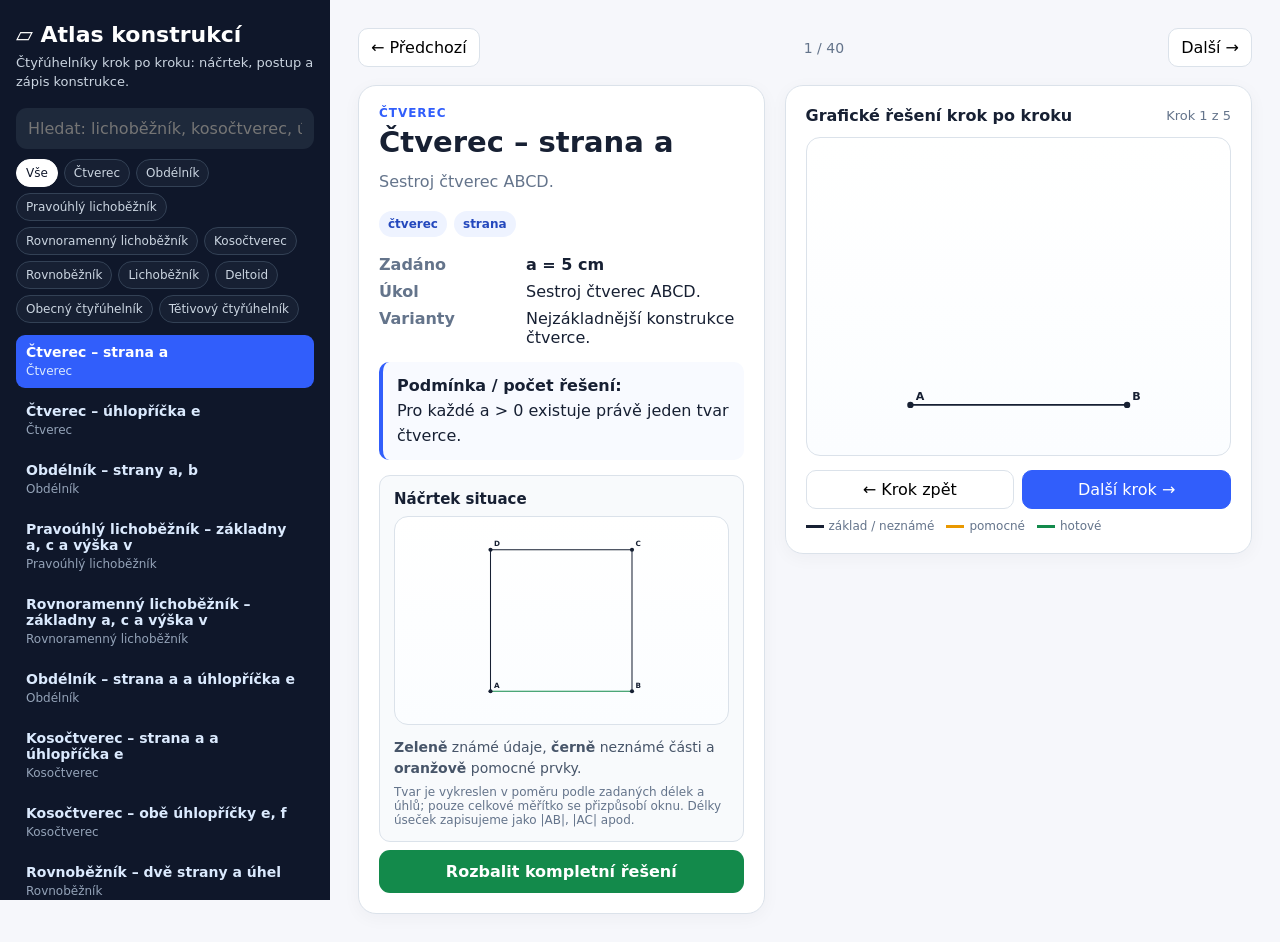
==== commit c1f13c47: "Use proportional quadrilateral atlas modules" ====
--- a/ctyruhelniky.html
+++ b/ctyruhelniky.html
@@ -1,149 +1 @@
-<!doctype html>
-<html lang="cs">
-<head>
-<meta charset="utf-8">
-<meta name="viewport" content="width=device-width,initial-scale=1">
-<title>Atlas konstrukcí čtyřúhelníků</title>
-<style>
-:root{--bg:#f6f7fb;--ink:#172033;--muted:#64748b;--line:#dbe2ea;--accent:#315efb;--soft:#eef3ff;--known:#138a4b;--help:#e99800}
-*{box-sizing:border-box}body{margin:0;font-family:Inter,system-ui,-apple-system,Segoe UI,Roboto,Arial,sans-serif;background:var(--bg);color:var(--ink)}button,input{font:inherit}sub{font-size:.72em;line-height:0;vertical-align:sub}
-.app{min-height:100vh;display:grid;grid-template-columns:330px 1fr}aside{background:#0f172a;color:white;padding:22px 16px;position:sticky;top:0;height:100vh;overflow:auto}.brand{font-size:22px;font-weight:850;line-height:1.15}.brand small{display:block;color:#cbd5e1;font-size:13px;font-weight:500;margin-top:7px;line-height:1.45}.search{width:100%;margin:16px 0 10px;border:0;border-radius:11px;padding:11px 12px;background:#1e293b;color:white;outline:none}.filters{display:flex;flex-wrap:wrap;gap:6px;margin-bottom:12px}.filters button{border:1px solid #334155;background:#172033;color:#cbd5e1;border-radius:999px;padding:6px 9px;cursor:pointer;font-size:12px}.filters button.active{background:white;color:#0f172a;border-color:white}.problem-list{display:grid;gap:6px}.problem-item{width:100%;text-align:left;border:0;background:transparent;color:#dbeafe;padding:9px 10px;border-radius:9px;cursor:pointer}.problem-item:hover{background:#1e293b}.problem-item.active{background:#315efb;color:white}.problem-item b{display:block;font-size:14px}.problem-item span{font-size:12px;color:#94a3b8}.problem-item.active span{color:#dbeafe}
-main{padding:28px;min-width:0}.topbar{display:flex;align-items:center;gap:10px;justify-content:space-between;margin-bottom:18px}.navbtn{border:1px solid var(--line);background:white;border-radius:10px;padding:9px 12px;cursor:pointer}.progress{color:var(--muted);font-size:14px}.grid{display:grid;grid-template-columns:minmax(360px,1fr) minmax(420px,1.15fr);gap:20px;align-items:start}.card{background:white;border:1px solid var(--line);border-radius:18px;padding:20px;box-shadow:0 4px 18px rgba(15,23,42,.04)}.eyebrow{font-size:12px;font-weight:850;color:var(--accent);text-transform:uppercase;letter-spacing:.08em}h1{font-size:29px;line-height:1.15;margin:6px 0 10px}.lead{color:var(--muted);line-height:1.6;margin:0 0 16px}.badges{display:flex;flex-wrap:wrap;gap:7px;margin:12px 0 18px}.badge{background:var(--soft);color:#2448bd;border-radius:999px;padding:6px 9px;font-size:12px;font-weight:750}.kv{display:grid;grid-template-columns:135px 1fr;gap:8px 12px;margin:12px 0}.kv dt{color:var(--muted);font-weight:750}.kv dd{margin:0}.notice{border-left:4px solid var(--accent);background:#f8faff;padding:12px 14px;border-radius:10px;line-height:1.55;margin:15px 0}.solution-toggle{width:100%;border:0;background:#138a4b;color:white;padding:12px 14px;border-radius:11px;font-weight:850;cursor:pointer;margin-top:8px}.solution{display:none;margin-top:16px}.solution.open{display:block}.steps{display:grid;gap:9px;margin-top:10px}.step{border:1px solid var(--line);border-radius:11px;padding:11px 12px;cursor:pointer}.step.active{border-color:#8ca6ff;background:#f7f9ff}.step .num{display:inline-grid;place-items:center;width:25px;height:25px;border-radius:50%;background:#e9efff;color:#2448bd;font-weight:850;font-size:12px;margin-right:8px}.step strong{font-size:14px}.step p{margin:7px 0 0 33px;color:#475569;font-size:14px;line-height:1.5}.construction{margin-top:15px;padding:14px;background:#f8fafc;border-radius:11px;border:1px solid var(--line)}.construction h3{margin:0 0 8px;font-size:15px}.construction ol{margin:0;padding-left:22px;line-height:1.62;color:#334155}.sketchbox{margin-top:14px}.sketchbox p{margin:8px 0 0;color:#475569;line-height:1.5;font-size:14px}.sketch-preview svg{aspect-ratio:16/10;max-height:290px}.diagram-card{position:sticky;top:20px}.diagram-head{display:flex;gap:8px;justify-content:space-between;align-items:center;margin-bottom:12px}.diagram-title{font-size:16px;font-weight:850}.step-counter{font-size:13px;color:var(--muted)}svg{width:100%;height:auto;aspect-ratio:4/3;background:linear-gradient(180deg,#fff,#fbfdff);border:1px solid var(--line);border-radius:14px}.diagram-controls{display:flex;gap:8px;margin-top:10px}.diagram-controls button{flex:1;border:1px solid var(--line);background:white;border-radius:10px;padding:9px;cursor:pointer}.diagram-controls button.primary{background:var(--accent);border-color:var(--accent);color:white}.legend{display:flex;flex-wrap:wrap;gap:12px;margin-top:10px;color:var(--muted);font-size:12px}.legend i{display:inline-block;width:18px;border-top:3px solid;margin-right:5px;vertical-align:middle}.l-known{border-color:var(--known)!important}.l-unknown{border-color:#172033!important}.l-help{border-color:var(--help)!important}.mobile-floating-nav{display:none}
-@media(max-width:1000px) and (min-width:701px){.app{grid-template-columns:1fr}aside{position:relative;height:auto}.grid{grid-template-columns:1fr}.diagram-card{position:relative;top:auto}}
-@media(max-width:700px){body{background:#f3f6fb}body.mobile-detail{padding-bottom:84px}.app{display:block;min-height:100vh}aside{position:relative;width:100%;height:auto;min-height:100vh;padding:18px 14px 28px;background:#0f172a}.brand{font-size:21px}.search{position:sticky;top:8px;z-index:4;margin:14px 0 10px;box-shadow:0 8px 24px rgba(15,23,42,.25)}.filters{flex-wrap:nowrap;overflow-x:auto;padding:1px 1px 8px;margin-right:-14px;scrollbar-width:none}.filters::-webkit-scrollbar{display:none}.filters button{flex:0 0 auto}.problem-list{gap:8px}.problem-item{background:#172033;border:1px solid #29364b;border-radius:13px;padding:12px 13px;min-height:62px}.problem-item.active{background:#172033;border-color:#3b4c66}.problem-item b{font-size:15px}.problem-item span{display:block;margin-top:5px}main{display:none;padding:0}body.mobile-detail aside{display:none}body.mobile-detail main{display:block;min-height:100vh;padding:12px 12px 24px}body.mobile-detail .topbar{display:none}.mobile-detail-card{background:#fff;border:1px solid var(--line);border-radius:17px;padding:16px 14px}.mobile-detail-card h1{font-size:25px}.mobile-assignment{display:grid;gap:10px;padding:13px;border:1px solid var(--line);border-radius:13px;background:#f8fafc}.mobile-assignment-row{display:grid;grid-template-columns:72px 1fr;gap:9px;font-size:14px;line-height:1.45}.mobile-assignment-row>span{color:var(--muted);font-weight:850}.mobile-accordions{display:grid;gap:9px;margin-top:12px}.mobile-accordion{border:1px solid var(--line);border-radius:13px;overflow:hidden;background:#fff}.mobile-accordion-toggle{width:100%;border:0;background:#fff;color:var(--ink);padding:14px 13px;display:flex;align-items:center;justify-content:space-between;gap:12px;text-align:left;font-weight:850}.mobile-accordion-toggle .left{display:flex;align-items:center;gap:10px}.mobile-accordion-toggle .icon{width:31px;height:31px;display:grid;place-items:center;border-radius:9px;background:var(--soft);color:#2448bd}.mobile-accordion-toggle .chev{font-size:20px;color:#64748b}.mobile-accordion.open .mobile-accordion-toggle .chev{transform:rotate(180deg)}.mobile-accordion-panel{display:none;border-top:1px solid var(--line);padding:12px;background:#fbfcfe}.mobile-accordion.open .mobile-accordion-panel{display:block}.mobile-sketch-note{margin:9px 2px 2px;color:#475569;font-size:13px}.mobile-procedure-diagram{background:white;border:1px solid var(--line);border-radius:13px;padding:9px;margin-bottom:10px}.mobile-steps{display:grid;gap:7px}.mobile-construction ol{padding-left:23px;line-height:1.75;font-size:14px}.mobile-floating-nav{display:none;position:fixed;z-index:50;left:8px;right:8px;bottom:calc(8px + env(safe-area-inset-bottom));grid-template-columns:.92fr 1fr 1fr;gap:7px;padding:7px;border:1px solid rgba(203,213,225,.88);border-radius:16px;background:rgba(255,255,255,.94);box-shadow:0 12px 35px rgba(15,23,42,.22);backdrop-filter:blur(12px)}body.mobile-detail .mobile-floating-nav{display:grid}.mobile-floating-nav button{min-height:48px;border:1px solid var(--line);border-radius:11px;background:#fff;color:var(--ink);padding:7px 5px;font-weight:850;font-size:12px}.mobile-floating-nav button.mobile-next{border-color:var(--accent);background:var(--accent);color:#fff}.mobile-floating-nav .nav-symbol{display:block;font-size:17px;margin-bottom:3px}}
-@media(min-width:701px){body.mobile-detail .mobile-floating-nav{display:none!important}}
-</style>
-</head>
-<body>
-<div class="app">
-<aside><div class="brand">▱ Atlas konstrukcí<small>Čtyřúhelníky krok po kroku: náčrtek, postup a zápis konstrukce.</small></div><input id="search" class="search" placeholder="Hledat: lichoběžník, kosočtverec, úhlopříčka…"><div id="filters" class="filters"></div><div id="problemList" class="problem-list"></div></aside>
-<main><div class="topbar"><button class="navbtn" id="prevProblem">← Předchozí</button><div class="progress" id="progress"></div><button class="navbtn" id="nextProblem">Další →</button></div><div id="content"></div></main>
-<div class="mobile-floating-nav"><button id="mobileBackToList"><span class="nav-symbol">↩</span>Zpět</button><button id="mobilePrevProblem"><span class="nav-symbol">←</span>Předchozí</button><button id="mobileNextProblem" class="mobile-next"><span class="nav-symbol">→</span>Další příklad</button></div>
-</div>
-<script>
-const P=[
-{id:"sq-a",cat:"Čtverec",title:"Čtverec – strana a",tags:["čtverec","strana"],given:"a = 5 cm",find:"Sestroj čtverec ABCD.",existence:"Pro každé a > 0 existuje právě jeden tvar čtverce.",variants:"Nejzákladnější konstrukce čtverce.",diagram:"squareSide",steps:[["Strana","Narýsuj AB = a."],["Kolmice","V A sestroj kolmici k AB."],["Druhá strana","Na kolmici odměř AD = a."],["Rovnoběžky","Bodem D veď rovnoběžku s AB a bodem B rovnoběžku s AD."],["Dokonči","Průsečík rovnoběžek je C."]],construction:["AB; |AB|=a","p ⟂ AB v A","D∈p; |AD|=a","q∥AB přes D; r∥AD přes B","C=q∩r","ABCD"]},
-{id:"sq-e",cat:"Čtverec",title:"Čtverec – úhlopříčka e",tags:["čtverec","úhlopříčka"],given:"e = 4 cm",find:"Sestroj čtverec ABCD s AC = e.",existence:"Úhlopříčky čtverce jsou stejně dlouhé, kolmé a navzájem se půlí.",variants:"Lze samozřejmě zadat i úhlopříčku BD.",diagram:"squareDiag",steps:[["Úhlopříčka","Narýsuj AC = e."],["Střed","Sestroj střed S úsečky AC."],["Kolmice","V S sestroj kolmici k AC."],["Druhá úhlopříčka","Na kolmici odměř SB = SD = e/2."],["Dokonči","Spoj A–B–C–D–A."]],construction:["AC; |AC|=e","S=střed AC","p⟂AC v S","B,D∈p; |SB|=|SD|=e/2","ABCD"]},
-{id:"rec-ab",cat:"Obdélník",title:"Obdélník – strany a, b",tags:["obdélník","2 strany"],given:"a = 7 cm, b = 4 cm",find:"Sestroj obdélník ABCD.",existence:"Pro a > 0 a b > 0 existuje právě jeden tvar obdélníku.",variants:"Strany a a b lze zaměnit.",diagram:"rectSides",steps:[["Základna","Narýsuj AB = a."],["Kolmice","V A sestroj kolmici k AB."],["Druhá strana","Na kolmici odměř AD = b."],["Rovnoběžky","Přes D veď rovnoběžku s AB a přes B rovnoběžku s AD."],["Dokonči","Jejich průsečík je C."]],construction:["AB; |AB|=a","p⟂AB v A","D∈p; |AD|=b","q∥AB přes D; r∥AD přes B","C=q∩r","ABCD"]},
-{id:"rec-ae",cat:"Obdélník",title:"Obdélník – strana a a úhlopříčka e",tags:["obdélník","úhlopříčka"],given:"a = 2,6 cm, e = 7,8 cm",find:"Sestroj obdélník ABCD s AC = e.",existence:"Musí platit e > a, protože AC je přepona pravoúhlého trojúhelníku ABC.",variants:"Analogicky lze zadat stranu b a úhlopříčku.",diagram:"rectDiag",steps:[["Základna","Narýsuj AB = a."],["Kolmice v B","V B sestroj kolmici k AB."],["Kružnice","Narýsuj kružnici k(A; e)."],["Vrchol C","Průsečík kružnice s kolmicí je C."],["Doplň obdélník","Doplň D pomocí rovnoběžek."]],construction:["AB; |AB|=a","p⟂AB v B","k(A;e)","C∈p∩k","q∥AB přes C; r∥BC přes A; D=q∩r","ABCD"]},
-{id:"par-abalpha",cat:"Rovnoběžník",title:"Rovnoběžník – dvě strany a úhel",tags:["rovnoběžník","úhel"],given:"a = 7 cm, b = 4,5 cm, α = 65°",find:"Sestroj rovnoběžník ABCD.",existence:"Pro a,b > 0 a 0° < α < 180° vznikne právě jeden tvar.",variants:"Úhel může být kterýkoli vnitřní úhel rovnoběžníku.",diagram:"paraAngle",steps:[["Základna","Narýsuj AB = a."],["Úhel","V A sestroj polopřímku AD s ∠DAB = α."],["Druhá strana","Odměř AD = b."],["Rovnoběžky","Doplň dvě rovnoběžky."],["Dokonči","Jejich průsečík je C."]],construction:["AB; |AB|=a","∠DAB=α","D∈→AD; |AD|=b","p∥AD přes B; q∥AB přes D","C=p∩q","ABCD"]},
-{id:"par-abe",cat:"Rovnoběžník",title:"Rovnoběžník – dvě strany a úhlopříčka e",tags:["rovnoběžník","SSS","úhlopříčka"],given:"a = 6 cm, b = 2,5 cm, e = AC = 7 cm",find:"Sestroj rovnoběžník ABCD.",existence:"Nejprve musí existovat trojúhelník ABC se stranami a, b, e.",variants:"Nejprve se řeší trojúhelník ABC podle SSS.",diagram:"paraDiag",steps:[["Úhlopříčka","Narýsuj AC = e."],["Kružnice z A","Narýsuj k₁(A; a)."],["Kružnice z C","Narýsuj k₂(C; b)."],["Vrchol B","Průsečík kružnic je B."],["Doplň D","Doplň rovnoběžník pomocí rovnoběžek."]],construction:["AC; |AC|=e","k₁(A;a)","k₂(C;b)","B∈k₁∩k₂","D pomocí rovnoběžek","ABCD"]},
-{id:"par-efw",cat:"Rovnoběžník",title:"Rovnoběžník – úhlopříčky e, f a úhel ω",tags:["rovnoběžník","2 úhlopříčky"],given:"e = 4,2 cm, f = 9,6 cm, ω = 110°",find:"Sestroj rovnoběžník ABCD.",existence:"Úhlopříčky rovnoběžníku se navzájem půlí.",variants:"ω je úhel mezi úhlopříčkami AC a BD.",diagram:"paraDiags",steps:[["První úhlopříčka","Narýsuj AC = e a najdi její střed S."],["Směr druhé","V S sestroj přímku svírající s AC úhel ω."],["Druhá úhlopříčka","Odměř SB = SD = f/2."],["Dokonči","Spoj A–B–C–D–A."]],construction:["AC; |AC|=e","S=střed AC","p přes S; ∠(p,AC)=ω","B,D∈p; |SB|=|SD|=f/2","ABCD"]},
-{id:"rho-aalpha",cat:"Kosočtverec",title:"Kosočtverec – strana a a úhel α",tags:["kosočtverec","úhel"],given:"a = 5 cm, α = 60°",find:"Sestroj kosočtverec ABCD.",existence:"Kosočtverec je rovnoběžník se všemi stranami stejně dlouhými.",variants:"Postup vychází z konstrukce rovnoběžníku.",diagram:"rhombAngle",steps:[["Strana","Narýsuj AB = a."],["Úhel","V A sestroj ∠DAB = α."],["Druhá strana","Odměř AD = a."],["Rovnoběžky","Doplň rovnoběžník."],["Dokonči","Zvýrazni kosočtverec."]],construction:["AB; |AB|=a","∠DAB=α","D∈→AD; |AD|=a","rovnoběžky přes B a D","C=jejich průsečík","ABCD"]},
-{id:"rho-ef",cat:"Kosočtverec",title:"Kosočtverec – obě úhlopříčky e, f",tags:["kosočtverec","2 úhlopříčky"],given:"e = 8 cm, f = 6 cm",find:"Sestroj kosočtverec ABCD.",existence:"Úhlopříčky kosočtverce jsou kolmé a navzájem se půlí.",variants:"Délky e a f nemusí být stejné.",diagram:"rhombDiags",steps:[["První úhlopříčka","Narýsuj AC = e."],["Střed","Najdi střed S."],["Kolmice","V S sestroj kolmici k AC."],["Druhá úhlopříčka","Odměř SB = SD = f/2."],["Dokonči","Spoj vrcholy."]],construction:["AC; |AC|=e","S=střed AC","p⟂AC v S","B,D∈p; |SB|=|SD|=f/2","ABCD"]},
-{id:"rho-ae",cat:"Kosočtverec",title:"Kosočtverec – strana a a úhlopříčka e",tags:["kosočtverec","úhlopříčka"],given:"a = 4 cm, e = AC = 7 cm",find:"Sestroj kosočtverec ABCD.",existence:"Musí platit e < 2a.",variants:"Body B a D jsou průsečíky dvou kružnic se stejným poloměrem a.",diagram:"rhombSideDiag",steps:[["Úhlopříčka","Narýsuj AC = e."],["Kružnice z A","Narýsuj k₁(A; a)."],["Kružnice z C","Narýsuj k₂(C; a)."],["Vrchol B a D","Průsečíky jsou B a D."],["Dokonči","Spoj vrcholy."]],construction:["AC; |AC|=e","k₁(A;a)","k₂(C;a)","B,D∈k₁∩k₂","ABCD"]},
-{id:"trap-abcd",cat:"Lichoběžník",title:"Lichoběžník – základny a, c a ramena b, d",tags:["lichoběžník","4 strany"],given:"a = 8 cm, b = 2,8 cm, c = 4,7 cm, d = 4 cm",find:"Sestroj lichoběžník ABCD, AB ∥ CD.",existence:"Při a > c musí existovat pomocný trojúhelník se stranami a−c, b, d.",variants:"Je-li c > a, prohodí se role základen.",diagram:"trap4",steps:[["Dolní základna","Narýsuj AB = a."],["Rozdíl základen","Na AB označ E tak, aby EB = c."],["Pomocný trojúhelník","Sestroj D z AD = d a ED = b."],["Horní základna","Přes D veď rovnoběžku s AB a odměř DC = c."],["Dokonči","Spoj B s C."]],construction:["AB; |AB|=a","E∈AB; |EB|=c","k₁(A;d),k₂(E;b); D∈k₁∩k₂","p∥AB přes D; |DC|=c","BC","ABCD"]},
-{id:"trap-acba",cat:"Lichoběžník",title:"Lichoběžník – základny a, c, rameno b a úhel α",tags:["lichoběžník","úhel"],given:"a = 9 cm, c = 5 cm, b = 4,5 cm, α = 60°",find:"Sestroj lichoběžník ABCD, AB ∥ CD.",existence:"Po posunutí horní základny na dolní vznikne pomocný trojúhelník AED.",variants:"Pomocný bod E leží na AB a platí EB = c.",diagram:"trapAngle",steps:[["Základna","Narýsuj AB = a."],["Pomocný bod","Označ E na AB tak, aby EB = c."],["Směr AD","V A sestroj úhel α."],["Najdi D","D je průsečík polopřímky AD a kružnice k(E; b)."],["Doplň C","Přes D veď rovnoběžku a odměř DC = c."]],construction:["AB; |AB|=a","E∈AB; |EB|=c","→AD; ∠DAB=α","k(E;b); D∈k∩→AD","DC∥AB; |DC|=c","ABCD"]},
-{id:"trap-acvb",cat:"Lichoběžník",title:"Lichoběžník – základny a, c, výška v a rameno b",tags:["lichoběžník","výška"],given:"a = 9 cm, c = 5 cm, v = 3,5 cm, b = 4,5 cm",find:"Sestroj lichoběžník ABCD.",existence:"Musí být b ≥ v.",variants:"C leží na rovnoběžce ve vzdálenosti v a na kružnici k(B;b).",diagram:"trapHeight",steps:[["Základna","Narýsuj AB = a."],["Výška","Sestroj p ∥ AB ve vzdálenosti v."],["Rameno b","Narýsuj k(B;b)."],["Vrchol C","C je průsečík p a k."],["Vrchol D","Na p odměř CD = c a spoj A s D."]],construction:["AB; |AB|=a","p∥AB; d(p,AB)=v","k(B;b)","C∈p∩k","D∈p; |CD|=c","ABCD"]},
-{id:"rtrap-acv",cat:"Pravoúhlý lichoběžník",title:"Pravoúhlý lichoběžník – základny a, c a výška v",tags:["pravoúhlý lichoběžník"],given:"a = 9 cm, c = 5 cm, v = 4 cm",find:"Sestroj pravoúhlý lichoběžník ABCD.",existence:"Pro kladné a,c,v existuje právě jeden tvar.",variants:"Pravé rameno může být na levé nebo pravé straně.",diagram:"rightTrap",steps:[["Základna","Narýsuj AB = a."],["Kolmice","V A sestroj kolmici."],["Výška","Odměř AD = v."],["Horní základna","Přes D veď rovnoběžku a odměř DC = c."],["Dokonči","Spoj C s B."]],construction:["AB; |AB|=a","p⟂AB v A","D∈p; |AD|=v","q∥AB přes D; |DC|=c","BC","ABCD"]},
-{id:"itrap-acb",cat:"Rovnoramenný lichoběžník",title:"Rovnoramenný lichoběžník – základny a, c a rameno b",tags:["rovnoramenný lichoběžník"],given:"a = 10 cm, c = 6 cm, b = 5 cm",find:"Sestroj rovnoramenný lichoběžník ABCD.",existence:"Při a > c je přesah na každé straně (a−c)/2 a musí být b ≥ (a−c)/2.",variants:"Osa souměrnosti prochází středy základen.",diagram:"isoTrapLeg",steps:[["Základna","Narýsuj AB = a."],["Přesah","Odměř AX = (a−c)/2."],["Najdi D","V X vztyč kolmici a protni ji kružnicí k(A;b)."],["Horní základna","Přes D veď rovnoběžku a odměř DC = c."],["Dokonči","Spoj C s B."]],construction:["AB; |AB|=a","X∈AB; |AX|=(a−c)/2","p⟂AB v X; k(A;b); D∈p∩k","DC∥AB; |DC|=c","BC","ABCD"]},
-{id:"itrap-acv",cat:"Rovnoramenný lichoběžník",title:"Rovnoramenný lichoběžník – základny a, c a výška v",tags:["rovnoramenný lichoběžník","výška"],given:"a = 10 cm, c = 6 cm, v = 4 cm",find:"Sestroj rovnoramenný lichoběžník ABCD.",existence:"Horní základna je souměrně umístěná nad středem dolní základny.",variants:"Velmi přehledná konstrukce přes osu souměrnosti.",diagram:"isoTrapHeight",steps:[["Základna","Narýsuj AB = a a najdi střed S."],["Osa","V S sestroj kolmici k AB."],["Výška","Na ose vyznač T ve vzdálenosti v."],["Horní základna","Přes T veď rovnoběžku a odměř TD = TC = c/2."],["Dokonči","Spoj A–D a B–C."]],construction:["AB; |AB|=a","S=střed AB; o⟂AB","T∈o; d(T,AB)=v","p∥AB přes T; |TD|=|TC|=c/2","ABCD"]},
-{id:"itrap-abalpha",cat:"Rovnoramenný lichoběžník",title:"Rovnoramenný lichoběžník – základna a, rameno b a úhel α",tags:["rovnoramenný lichoběžník","úhel"],given:"a = 10 cm, b = 5 cm, α = 60°",find:"Sestroj rovnoramenný lichoběžník ABCD.",existence:"Ramena jsou stejně dlouhá a základní úhly u A a B jsou shodné.",variants:"Horní základna c vznikne až konstrukcí.",diagram:"isoTrapAngle",steps:[["Základna","Narýsuj AB = a."],["Rameno AD","V A vynes úhel α a odměř AD = b."],["Rameno BC","V B vynes stejný základní úhel a odměř BC = b."],["Dokonči","Spoj C a D."]],construction:["AB; |AB|=a","∠DAB=α; |AD|=b","∠ABC=180°−α; |BC|=b","CD","ABCD"]},
-{id:"kite-abe",cat:"Deltoid",title:"Deltoid – dvě dvojice stran a, b a osová úhlopříčka e",tags:["deltoid","úhlopříčka"],given:"a = 5 cm, b = 4 cm, e = AC = 6 cm",find:"Sestroj deltoid ABCD.",existence:"Musí existovat trojúhelník se stranami a,b,e.",variants:"Platí AB=AD=a a CB=CD=b.",diagram:"kiteAxis",steps:[["Osová úhlopříčka","Narýsuj AC = e."],["Kružnice z A","Narýsuj k₁(A;a)."],["Kružnice z C","Narýsuj k₂(C;b)."],["Vrchol B a D","Průsečíky kružnic jsou B a D."],["Dokonči","Spoj vrcholy."]],construction:["AC; |AC|=e","k₁(A;a)","k₂(C;b)","B,D∈k₁∩k₂","ABCD"]},
-{id:"kite-abf",cat:"Deltoid",title:"Deltoid – dvě dvojice stran a, b a druhá úhlopříčka f",tags:["deltoid","kolmá osa"],given:"a = 5 cm, b = 4 cm, f = BD = 6 cm",find:"Sestroj konvexní deltoid ABCD.",existence:"Osová úhlopříčka AC je kolmou osou BD.",variants:"Pro konvexní deltoid volíme A a C na opačných stranách od BD.",diagram:"kiteCross",steps:[["Úhlopříčka BD","Narýsuj BD = f."],["Kolmá osa","Najdi střed S a sestroj kolmici k BD."],["Vrchol A","Průsečík osy s kružnicí k(B;a) je A."],["Vrchol C","Na opačné straně vyber průsečík osy s k(B;b)."],["Dokonči","Spoj vrcholy."]],construction:["BD; |BD|=f","S=střed BD; p⟂BD v S","k₁(B;a); A∈p∩k₁","k₂(B;b); C∈p∩k₂ na opačné straně","ABCD"]},
-{id:"quad-4se",cat:"Obecný čtyřúhelník",title:"Obecný čtyřúhelník – čtyři strany a úhlopříčka e",tags:["obecný čtyřúhelník","4 strany"],given:"a = 5 cm, b = 4 cm, c = 6 cm, d = 5,5 cm, e = AC = 7 cm",find:"Sestroj čtyřúhelník ABCD.",existence:"Úhlopříčka AC rozdělí úlohu na dva trojúhelníky SSS.",variants:"Oba trojúhelníky musí splňovat trojúhelníkovou nerovnost.",diagram:"quad4diag",steps:[["Úhlopříčka","Narýsuj AC = e."],["Trojúhelník ABC","Sestroj B z AB=a a BC=b."],["Trojúhelník ACD","Na opačné straně sestroj D z AD=d a CD=c."],["Dokonči","Spoj A–B–C–D–A."]],construction:["AC; |AC|=e","k(A;a),k(C;b); B∈průsečíku","k(A;d),k(C;c); D∈průsečíku na opačné straně","ABCD"]},
-{id:"quad-3s2d",cat:"Obecný čtyřúhelník",title:"Obecný čtyřúhelník – tři strany a dvě úhlopříčky",tags:["obecný čtyřúhelník","2 úhlopříčky"],given:"AB = 5 cm, BC = 4 cm, CD = 5 cm, AC = 7 cm, BD = 6 cm",find:"Sestroj čtyřúhelník ABCD.",existence:"Nejdříve musí existovat trojúhelník ABC. Potom je D určen dvěma kružnicemi.",variants:"Jde o jednu z možných sad pěti nezávislých údajů.",diagram:"quad3d",steps:[["Úhlopříčka AC","Narýsuj AC = 7 cm."],["Vrchol B","Sestroj B z AB a BC."],["Kružnice pro D","Narýsuj k(B;BD) a k(C;CD)."],["Vrchol D","Vyber vhodný průsečík D."],["Dokonči","Spoj vrcholy."]],construction:["AC","k(A;AB),k(C;BC); B∈průsečíku","k(B;BD),k(C;CD)","D∈průsečíku","ABCD"]},
-{id:"cyclic-Rabc",cat:"Tětivový čtyřúhelník",title:"Tětivový čtyřúhelník – R a tři po sobě jdoucí strany",tags:["tětivový","R","kružnice opsaná"],given:"R = 5 cm, a = 6 cm, b = 5 cm, c = 4 cm",find:"Sestroj tětivový čtyřúhelník ABCD.",existence:"Každá zadaná strana musí být nejvýše 2R, protože je tětivou kružnice.",variants:"Čtvrtá strana d se určí automaticky.",diagram:"cyclic",steps:[["Opsaná kružnice","Narýsuj k(O;R)."],["Tětiva AB","Na kružnici sestroj AB = a."],["Vrchol C","Protni k kružnicí se středem B a poloměrem b."],["Vrchol D","Protni k kružnicí se středem C a poloměrem c."],["Dokonči","Spoj D s A."]],construction:["k(O;R)","A,B∈k; |AB|=a","k₁(B;b); C∈k∩k₁","k₂(C;c); D∈k∩k₂","ABCD"]}
-
-,
-{id:"par-ave",cat:"Rovnoběžník",title:"Rovnoběžník – strana a, výška vₐ a úhlopříčka e",tags:["rovnoběžník","výška","úhlopříčka","z učebnice"],given:"a = 4,5 cm, vₐ = 2 cm, e = AC = 3 cm",find:"Sestroj rovnoběžník ABCD.",existence:"Vrchol C leží na rovnoběžce s AB ve vzdálenosti vₐ a současně na kružnici k(A;e).",variants:"Úloha 12 z fotografie. Po nalezení C se bod D doplní rovnoběžkami.",diagram:"paraHeightDiag",steps:[["Strana","Narýsuj AB = a."],["Výška","Sestroj přímku p ∥ AB ve vzdálenosti vₐ."],["Úhlopříčka","Narýsuj kružnici k(A;e)."],["Vrchol C","Průsečík p a k je C."],["Doplň D","Přes C veď rovnoběžku s AB a přes A rovnoběžku s BC; jejich průsečík je D."]],construction:["AB; |AB|=a","p∥AB; d(p,AB)=vₐ","k(A;e)","C∈p∩k","D pomocí rovnoběžek","ABCD"]},
-{id:"rec-ew",cat:"Obdélník",title:"Obdélník – úhlopříčka e a úhel ω mezi úhlopříčkami",tags:["obdélník","úhlopříčky","úhel","z učebnice"],given:"e = 6 cm, ω = 120°",find:"Sestroj obdélník ABCD.",existence:"Úhlopříčky obdélníku jsou stejně dlouhé a navzájem se půlí. Stačí tedy znát jejich společný střed, poloviny délky e/2 a úhel ω.",variants:"Úloha 14 z fotografie.",diagram:"rectDiagAngle",steps:[["Střed","Zvol bod S – společný střed obou úhlopříček."],["Směry úhlopříček","Sestroj dvě přímky procházející S, které svírají úhel ω."],["První úhlopříčka","Na první přímce odměř SA = SC = e/2."],["Druhá úhlopříčka","Na druhé přímce odměř SB = SD = e/2."],["Dokonči","Spoj A–B–C–D–A."]],construction:["S","p,q přes S; ∠(p,q)=ω","A,C∈p; SA=SC=e/2","B,D∈q; SB=SD=e/2","ABCD"]},
-{id:"par-aef",cat:"Rovnoběžník",title:"Rovnoběžník – strana a a obě úhlopříčky e, f",tags:["rovnoběžník","2 úhlopříčky","z učebnice"],given:"a = 4 cm, e = 8 cm, f = 7 cm",find:"Sestroj rovnoběžník ABCD.",existence:"Je-li S průsečík úhlopříček, platí AS=e/2 a BS=f/2. Musí tedy existovat trojúhelník ABS se stranami a, e/2, f/2.",variants:"Úloha 12a z fotografie.",diagram:"paraSideDiags",steps:[["Strana","Narýsuj AB = a."],["Kružnice z A","Narýsuj k₁(A;e/2)."],["Kružnice z B","Narýsuj k₂(B;f/2)."],["Střed S","Průsečík kružnic je S."],["Dopočítej C a D","C je obraz A podle S a D je obraz B podle S."]],construction:["AB; |AB|=a","k₁(A;e/2)","k₂(B;f/2)","S∈k₁∩k₂","C obraz A podle S; D obraz B podle S","ABCD"]},
-{id:"rho-ev",cat:"Kosočtverec",title:"Kosočtverec – úhlopříčka e a výška v",tags:["kosočtverec","úhlopříčka","výška","pokročilé","z učebnice"],given:"e = 4 cm, v = 3,7 cm",find:"Sestroj kosočtverec ABCD.",existence:"Pro úhlopříčku AC=e platí sin(α/2)=v/e. Nejprve proto geometricky sestrojíme polovinu vrcholového úhlu a potom využijeme, že AC úhel A půlí.",variants:"Úloha 14 z fotografie. Je to výrazně těžší konstrukce než kosočtverec ze strany a úhlopříčky.",diagram:"rhombDiagHeight",steps:[["Pomocný pravoúhlý trojúhelník","Sestroj úsečku XY=e. Nad XY sestroj Thaletovu kružnici a kružnici k(Y;v). Jejich průsečík Z určí úhel θ=∠YXZ, pro který sin θ=v/e."],["Úhlopříčka","Narýsuj AC=e."],["Poloviny úhlu A","V A sestroj na obě strany od AC paprsky AB a AD tak, aby svíraly s AC úhel θ."],["Rovnoběžky z C","Přes C veď rovnoběžku s AD a rovnoběžku s AB."],["Vrchol B a D","Průsečíky s paprsky z A jsou B a D."]],construction:["XY=e; Thaletova kružnice nad XY; k(Y;v); Z∈průsečíku","θ=∠YXZ","AC=e","∠BAC=∠CAD=θ","p přes C ∥ AD; q přes C ∥ AB","B=p∩→AB; D=q∩→AD","ABCD"]},
-{id:"quad-4sf",cat:"Obecný čtyřúhelník",title:"Obecný čtyřúhelník – čtyři strany a úhlopříčka f",tags:["obecný čtyřúhelník","4 strany","úhlopříčka","z učebnice"],given:"a = 4,7 cm, b = 2,4 cm, c = 4,6 cm, d = 3,6 cm, f = BD = 3,8 cm",find:"Sestroj čtyřúhelník ABCD.",existence:"Úhlopříčka BD rozdělí čtyřúhelník na trojúhelníky ABD a BCD. Oba se sestrojí podle SSS.",variants:"Cvičení 5, 1a z fotografie.",diagram:"quad4DiagF",steps:[["Úhlopříčka","Narýsuj BD = f."],["Trojúhelník ABD","Sestroj A z AB=a a AD=d."],["Trojúhelník BCD","Na opačné straně od BD sestroj C z BC=b a CD=c."],["Dokonči","Spoj A–B–C–D–A."]],construction:["BD=f","k(B;a),k(D;d); A∈průsečíku","k(B;b),k(D;c); C∈průsečíku na opačné straně","ABCD"]},
-{id:"quad-abcag",cat:"Obecný čtyřúhelník",title:"Obecný čtyřúhelník – a, b, c, α, γ",tags:["obecný čtyřúhelník","3 strany","2 úhly","pokročilé","z učebnice"],given:"a = 6 cm, b = 5 cm, c = 7,5 cm, α = 90°, γ = 78°",find:"Sestroj čtyřúhelník ABCD.",existence:"Nejdříve sestrojíme B,C,D z b,c,γ. Bod A musí být ve vzdálenosti a od B a současně musí vidět úsečku BD pod úhlem α.",variants:"Cvičení 5, 1b z fotografie. Používá množinu bodů, ze kterých je úsečka vidět pod daným úhlem.",diagram:"quadABCAG",steps:[["Strana b","Narýsuj BC=b."],["Úhel γ a strana c","V C vynes γ a odměř CD=c."],["Kružnice pro stranu a","Narýsuj k(B;a)."],["Úhlový oblouk","Sestroj oblouk bodů X, pro které ∠DXB=α."],["Vrchol A","Průsečík kružnice a oblouku je A."]],construction:["BC=b","∠BCD=γ; CD=c","k(B;a)","oblouk l: ∠DXB=α","A∈k∩l","ABCD"]},
-{id:"quad-acdeef",cat:"Obecný čtyřúhelník",title:"Obecný čtyřúhelník – a, c, d a obě úhlopříčky e, f",tags:["obecný čtyřúhelník","3 strany","2 úhlopříčky","z učebnice"],given:"a = 7,6 cm, c = 5 cm, d = 2 cm, e = AC = 6,7 cm, f = BD = 7 cm",find:"Sestroj čtyřúhelník ABCD.",existence:"Nejprve vznikne trojúhelník ACD ze stran d,c,e. Potom je B průsečíkem kružnic k(A;a) a k(D;f).",variants:"Cvičení 5, 1c z fotografie.",diagram:"quadACDEf",steps:[["Úhlopříčka e","Narýsuj AC=e."],["Vrchol D","Sestroj D z AD=d a CD=c."],["Kružnice pro B","Narýsuj k(A;a) a k(D;f)."],["Vrchol B","Vhodný průsečík je B."],["Dokonči","Spoj vrcholy."]],construction:["AC=e","k(A;d),k(C;c); D∈průsečíku","k(A;a),k(D;f); B∈průsečíku","ABCD"]},
-{id:"quad-bcdgd",cat:"Obecný čtyřúhelník",title:"Obecný čtyřúhelník – b, c, d, γ, δ",tags:["obecný čtyřúhelník","3 strany","2 úhly","z učebnice"],given:"b = 3 cm, c = 7 cm, d = 8,2 cm, γ = 120°, δ = 38°",find:"Sestroj čtyřúhelník ABCD.",existence:"Zadané údaje leží za sebou kolem vrcholů C a D, takže se konstrukce skládá pouze z přímého vynášení stran a úhlů.",variants:"Cvičení 5, 1d z fotografie.",diagram:"quadBCDGd",steps:[["Strana c","Narýsuj CD=c."],["Vrchol B","V C vynes úhel γ a na jeho rameni odměř CB=b."],["Vrchol A","V D vynes úhel δ a na jeho rameni odměř DA=d."],["Dokonči","Spoj A s B."]],construction:["CD=c","∠BCD=γ; CB=b","∠CDA=δ; DA=d","AB","ABCD"]},
-{id:"quad-mnop",cat:"Obecný čtyřúhelník",title:"Čtyřúhelník MNOP – dvě strany a tři úhly",tags:["obecný čtyřúhelník","2 strany","3 úhly","z učebnice"],given:"MP = 6 cm, PO = 4 cm, ∠OPM = 95°, ∠PMN = 45°, ∠PON = 66°",find:"Sestroj čtyřúhelník MNOP.",existence:"Trojúhelník MOP je určen dvěma stranami a sevřeným úhlem. Bod N je potom průsečík dvou polopřímek určených zbývajícími úhly.",variants:"Cvičení 5, úloha 2 z fotografie.",diagram:"quadMNOP",steps:[["Strana MP","Narýsuj MP=6 cm."],["Trojúhelník MOP","V P vynes 95° a na rameni odměř PO=4 cm."],["Polopřímka MN","V M vynes ∠PMN=45°."],["Polopřímka ON","V O vynes ∠PON=66°."],["Vrchol N","Průsečík obou polopřímek je N."]],construction:["MP=6 cm","∠OPM=95°; PO=4 cm","→MN; ∠PMN=45°","→ON; ∠PON=66°","N=→MN∩→ON","MNOP"]},
-{id:"quad-adeg-dac",cat:"Obecný čtyřúhelník",title:"Obecný čtyřúhelník – a, d, e, γ a ∠DAC",tags:["obecný čtyřúhelník","úhlopříčka","2 úhly","z učebnice"],given:"a = 3,6 cm, d = 4 cm, e = AC = 7 cm, γ = 59°, ∠DAC = 60°",find:"Sestroj čtyřúhelník ABCD.",existence:"Nejprve je jednoznačně určen trojúhelník ACD ze stran d,e a úhlu DAC. Bod B je potom průsečík kružnice k(A;a) a polopřímky z C určené úhlem γ.",variants:"Cvičení 5, úloha 3 z fotografie.",diagram:"quadADEGammaDAC",steps:[["Úhlopříčka","Narýsuj AC=e."],["Vrchol D","V A vynes ∠DAC=60° a odměř AD=d."],["Směr CB","V C vynes ∠BCD=γ."],["Strana a","Narýsuj k(A;a)."],["Vrchol B","Průsečík kružnice a polopřímky CB je B."]],construction:["AC=e","∠DAC=60°; AD=d","→CB; ∠BCD=γ","k(A;a)","B∈→CB∩k","ABCD"]},
-{id:"quad-rightv",cat:"Obecný čtyřúhelník",title:"Čtyřúhelník TUVX – čtyři délky a pravý úhel při V",tags:["obecný čtyřúhelník","Thaletova kružnice","pravý úhel","z učebnice"],given:"TX = 2 cm, XU = 8 cm, TU = 6,5 cm, TV = 4 cm, ∠UVX = 90°",find:"Sestroj čtyřúhelník TUVX.",existence:"Nejprve lze podle SSS sestrojit trojúhelník TUX. Bod V leží na Thaletově kružnici nad UX a současně na kružnici k(T;TV).",variants:"Cvičení 5, úloha 4 z fotografie.",diagram:"quadRightV",steps:[["Trojúhelník TUX","Narýsuj UX=8 cm a sestroj T z TU=6,5 cm a TX=2 cm."],["Thaletova kružnice","Nad UX sestroj kružnici s průměrem UX."],["Kružnice z T","Narýsuj k(T;4 cm)."],["Vrchol V","Průsečík obou kružnic je V."],["Dokonči","Spoj T–U–V–X–T."]],construction:["UX=8 cm","k(U;6,5),k(X;2); T∈průsečíku","Thaletova kružnice nad UX","k(T;4)","V∈průsečíku","TUVX"]},
-{id:"quad-de-angles-f",cat:"Obecný čtyřúhelník",title:"Obecný čtyřúhelník – d, e, dva úhly u A a úhlopříčka f",tags:["obecný čtyřúhelník","2 úhlopříčky","2 úhly","z učebnice"],given:"d = 6,5 cm, e = AC = 7,5 cm, ∠DAC = 35°, ∠CAB = 23°, f = BD = 6 cm",find:"Sestroj čtyřúhelník ABCD.",existence:"A,C,D jsou určeny z d,e a ∠DAC. Bod B musí ležet na polopřímce AB dané úhlem CAB a zároveň na kružnici k(D;f).",variants:"V učebnici jsou současně varianty f = 5 cm a f = 7 cm; tím se mění počet průsečíků.",diagram:"quadDEAnglesF",steps:[["Úhlopříčka AC","Narýsuj AC=e."],["Vrchol D","V A vynes 35° a odměř AD=d."],["Směr AB","Na druhé straně AC vynes ∠CAB=23°."],["Úhlopříčka f","Narýsuj k(D;f)."],["Vrchol B","Průsečík kružnice s polopřímkou AB je B."]],construction:["AC=e","∠DAC=35°; AD=d","→AB; ∠CAB=23°","k(D;f)","B∈→AB∩k","ABCD"]},
-{id:"trap-aad-e",cat:"Lichoběžník",title:"Lichoběžník – základna a, úhel α, rameno d a úhlopříčka e",tags:["lichoběžník","úhlopříčka","úhel","z učebnice"],given:"a = 6 cm, α = 52°, d = 4 cm, e = AC = 5,7 cm",find:"Sestroj lichoběžník ABCD, AB ∥ CD.",existence:"Po určení bodu D leží C na rovnoběžce s AB vedené bodem D a zároveň na kružnici k(A;e).",variants:"V učebnici jsou také e = 3,5 cm a e = 8 cm – ty ukazují různé počty průsečíků.",diagram:"trapAngleLegDiag",steps:[["Základna","Narýsuj AB=a."],["Rameno AD","V A vynes α a odměř AD=d."],["Horní základna","Bodem D veď přímku p ∥ AB."],["Úhlopříčka e","Narýsuj k(A;e)."],["Vrchol C","Průsečík p a k je C. Spoj B s C."]],construction:["AB=a","∠DAB=α; AD=d","p∥AB přes D","k(A;e)","C∈p∩k","BC","ABCD"]},
-{id:"rtrap-efehfh",cat:"Pravoúhlý lichoběžník",title:"Pravoúhlý lichoběžník EFGH – dvě strany a úhlopříčka FH",tags:["pravoúhlý lichoběžník","SSS","úhlopříčka","z učebnice"],given:"EF = 7,3 cm, EH = 2,5 cm, FH = 6,8 cm; EF ∥ GH; pravý úhel při F",find:"Sestroj pravoúhlý lichoběžník EFGH.",existence:"Nejprve se sestrojí trojúhelník EFH podle SSS. Potom je GH rovnoběžná s EF a FG na ni kolmá.",variants:"Cvičení 5, úloha 7 z fotografie.",diagram:"rightTrapEFGH",steps:[["Základna EF","Narýsuj EF=7,3 cm."],["Vrchol H","Sestroj H z EH=2,5 cm a FH=6,8 cm."],["Přímka GH","Bodem H veď rovnoběžku s EF."],["Přímka FG","V F sestroj kolmici k EF."],["Vrchol G","Průsečík obou přímek je G."]],construction:["EF=7,3","k(E;2,5),k(F;6,8); H∈průsečíku","p∥EF přes H","q⟂EF v F","G=p∩q","EFGH"]},
-{id:"trap-acvdelta",cat:"Lichoběžník",title:"Lichoběžník – základny a, c, výška v a úhel δ",tags:["lichoběžník","výška","úhel","z učebnice"],given:"a = 4,8 cm, c = 1,8 cm, v = 3,2 cm, δ = 106°",find:"Sestroj lichoběžník ABCD, AB ∥ CD.",existence:"Protože AB ∥ CD, platí α + δ = 180°. Nejprve tedy sestrojíme α=74° a tím určíme rameno AD.",variants:"Cvičení 5, úloha 8a z fotografie.",diagram:"trapHeightDelta",steps:[["Základna","Narýsuj AB=a."],["Výška","Sestroj p ∥ AB ve vzdálenosti v."],["Dopočítej úhel","α = 180° − δ = 74°."],["Vrchol D","V A vynes α; průsečík s p je D."],["Horní základna","Na p od D odměř DC=c. Spoj C s B."]],construction:["AB=a","p∥AB; d(p,AB)=v","α=180°−δ","D∈p; ∠DAB=α","DC=c","ABCD"]},
-{id:"trap-cvef",cat:"Lichoběžník",title:"Lichoběžník – základna c, výška v a obě úhlopříčky e, f",tags:["lichoběžník","výška","2 úhlopříčky","z učebnice"],given:"c = 7,5 cm, v = 4 cm, e = AC = 4,8 cm, f = BD = 7,8 cm",find:"Sestroj lichoběžník ABCD, AB ∥ CD.",existence:"Po sestrojení CD a rovnoběžky ve vzdálenosti v leží A na této rovnoběžce a na kružnici k(C;e), zatímco B leží na ní a na kružnici k(D;f).",variants:"Cvičení 5, úloha 8b z fotografie.",diagram:"trapTopHeightDiags",steps:[["Horní základna","Narýsuj CD=c."],["Dolní přímka","Sestroj p ∥ CD ve vzdálenosti v."],["Vrchol A","Narýsuj k(C;e); průsečík s p je A."],["Vrchol B","Narýsuj k(D;f); vhodný průsečík s p je B."],["Dokonči","Spoj A–D a B–C."]],construction:["CD=c","p∥CD; d(p,CD)=v","k(C;e); A∈p∩k","k(D;f); B∈p∩k","ABCD"]},
-{id:"itrap-adbeta",cat:"Rovnoramenný lichoběžník",title:"Rovnoramenný lichoběžník – základna a, rameno d a úhel β",tags:["rovnoramenný lichoběžník","úhel","rameno","z učebnice"],given:"a = 4,6 cm, d = 6 cm, β = 70°",find:"Sestroj rovnoramenný lichoběžník ABCD.",existence:"U rovnoramenného lichoběžníku jsou základní úhly stejné, tedy α=β, a ramena mají stejnou délku.",variants:"Cvičení 5, úloha 9 z fotografie.",diagram:"isoTrapBaseLegBeta",steps:[["Základna","Narýsuj AB=a."],["Rameno AD","V A vynes α=β=70° a odměř AD=d."],["Rameno BC","V B vynes stejný základní úhel a odměř BC=d."],["Dokonči","Spoj C s D."]],construction:["AB=a","α=β","∠DAB=β; AD=d","∠ABC=180°−β; BC=d","CD","ABCD"]},
-{id:"itrap-acbeta",cat:"Rovnoramenný lichoběžník",title:"Rovnoramenný lichoběžník – obě základny a, c a úhel β",tags:["rovnoramenný lichoběžník","2 základny","úhel","z učebnice"],given:"a = 4,6 cm, c = 4 cm, β = 72°",find:"Sestroj rovnoramenný lichoběžník ABCD.",existence:"Horní základna je vůči dolní souměrně posunutá. Vodorovný přesah na každé straně je (a−c)/2.",variants:"Cvičení 5, úloha 10 z fotografie.",diagram:"isoTrapBasesBeta",steps:[["Dolní základna","Narýsuj AB=a."],["Přesah","Na AB označ X tak, aby AX=(a−c)/2."],["Směr ramene","V A vynes základní úhel β."],["Vrchol D","V X vztyč kolmici k AB. Její průsečík s ramenem z A je D."],["Horní základna","Přes D veď rovnoběžku s AB a odměř DC=c."]],construction:["AB=a","AX=(a−c)/2","∠DAB=β","p⟂AB v X; D=p∩→AD","DC∥AB; DC=c","ABCD"]}
-];
-
-const difficultyOrder=['sq-a','sq-e','rec-ab','rtrap-acv','itrap-acv','rec-ae','rho-ae','rho-ef','par-abalpha','rho-aalpha','par-ave','rec-ew','par-efw','par-aef','par-abe','itrap-adbeta','itrap-acbeta','itrap-abalpha','itrap-acb','trap-acvb','trap-acvdelta','trap-acba','trap-abcd','rtrap-efehfh','trap-aad-e','trap-cvef','kite-abe','kite-abf','quad-bcdgd','quad-mnop','quad-4se','quad-4sf','quad-acdeef','quad-3s2d','quad-adeg-dac','quad-de-angles-f','quad-rightv','quad-abcag','rho-ev','cyclic-Rabc'];
-const difficultyRank=new Map(difficultyOrder.map((id,i)=>[id,i]));
-P.sort((a,b)=>(difficultyRank.get(a.id)??999)-(difficultyRank.get(b.id)??999));
-const cats=["Vše",...new Set(P.map(p=>p.cat))];let current=0,filter="Vše",query="",stepIndex=0,openSolution=false,mobileDetail=false,mobilePanels={sketch:false,steps:false,construction:false};
-const $=s=>document.querySelector(s);const E=(n,a={})=>{const x=document.createElement(n);Object.entries(a).forEach(([k,v])=>x.setAttribute(k,v));return x};
-function isMobile(){return matchMedia('(max-width:700px)').matches}function syncBody(){document.body.classList.toggle('mobile-detail',isMobile()&&mobileDetail)}function resetPanels(){mobilePanels={sketch:false,steps:false,construction:false}}
-function filtered(){return P.map((p,i)=>({...p,_i:i})).filter(p=>(filter==='Vše'||p.cat===filter)&&(p.title+' '+p.cat+' '+p.tags.join(' ')+' '+p.given).toLowerCase().includes(query.toLowerCase()))}
-function renderFilters(){const w=$('#filters');w.innerHTML='';cats.forEach(c=>{const b=E('button');b.textContent=c;if(c===filter)b.classList.add('active');b.onclick=()=>{filter=c;renderFilters();renderList()};w.appendChild(b)})}
-function renderList(){const w=$('#problemList');w.innerHTML='';const a=filtered();a.forEach(p=>{const b=E('button',{class:'problem-item'+(p._i===current&&!isMobile()?' active':'')});b.innerHTML=`<b>${p.title}</b><span>${p.cat}</span>`;b.onclick=()=>{current=p._i;stepIndex=0;openSolution=false;if(isMobile()){mobileDetail=true;resetPanels()}syncBody();renderAll();scrollTo({top:0,behavior:'smooth'})};w.appendChild(b)});if(!a.length)w.innerHTML='<div style="color:#94a3b8;padding:10px">Nic nenalezeno.</div>'}
-const W=800,H=600,col={known:'#138a4b',unknown:'#172033',help:'#e99800',base:'#172033',final:'#138a4b'};
-function svg(a){return `<svg viewBox="0 0 ${W} ${H}">${a.join('')}</svg>`}function line(a,b,k='base',dash=false,w=3){return `<line x1="${a.x}" y1="${a.y}" x2="${b.x}" y2="${b.y}" stroke="${col[k]||col.base}" stroke-width="${w}" ${dash?'stroke-dasharray="9 8"':''} stroke-linecap="round"/>`}function circ(c,r,k='help',dash=false){return `<circle cx="${c.x}" cy="${c.y}" r="${r}" fill="none" stroke="${col[k]||col.help}" stroke-width="3" ${dash?'stroke-dasharray="9 8"':''}/>`}function pt(p,n,k='unknown'){return `<circle cx="${p.x}" cy="${p.y}" r="6" fill="${col[k]||col.unknown}"/><text x="${p.x+10}" y="${p.y-10}" font-size="21" font-weight="800" fill="#172033">${n}</text>`}function txt(x,y,t,a='start'){return `<text x="${x}" y="${y}" text-anchor="${a}" font-size="18" fill="#64748b">${t}</text>`}function arc(cx,cy,r,a1,a2,k='help'){let p1={x:cx+r*Math.cos(a1),y:cy+r*Math.sin(a1)},p2={x:cx+r*Math.cos(a2),y:cy+r*Math.sin(a2)};return `<path d="M ${p1.x} ${p1.y} A ${r} ${r} 0 0 1 ${p2.x} ${p2.y}" fill="none" stroke="${col[k]}" stroke-width="3"/>`}function right(p,k='help'){return `<polyline points="${p.x},${p.y} ${p.x+18},${p.y} ${p.x+18},${p.y-18} ${p.x},${p.y-18}" fill="none" stroke="${col[k]}" stroke-width="3"/>`}
-const Q={sq:{A:{x:190,y:430},B:{x:520,y:430},C:{x:520,y:100},D:{x:190,y:100},S:{x:355,y:265}},rec:{A:{x:150,y:430},B:{x:650,y:430},C:{x:650,y:160},D:{x:150,y:160}},par:{A:{x:150,y:430},B:{x:610,y:430},C:{x:750,y:160},D:{x:290,y:160}},rho:{A:{x:120,y:330},B:{x:380,y:500},C:{x:670,y:330},D:{x:380,y:160},S:{x:380,y:330}},trap:{A:{x:120,y:450},B:{x:690,y:450},C:{x:570,y:170},D:{x:260,y:170}},iso:{A:{x:120,y:450},B:{x:690,y:450},C:{x:560,y:170},D:{x:250,y:170}},kite:{A:{x:380,y:80},B:{x:600,y:300},C:{x:380,y:520},D:{x:160,y:300}},rtrap:{A:{x:160,y:450},B:{x:680,y:450},C:{x:500,y:160},D:{x:160,y:160}},cyc:{A:{x:170,y:340},B:{x:285,y:510},C:{x:520,y:490},D:{x:630,y:270}},quad:{A:{x:150,y:430},B:{x:600,y:470},C:{x:660,y:140},D:{x:250,y:100}}};
-function edges(q,k){return [line(q.A,q.B,k),line(q.B,q.C,k),line(q.C,q.D,k),line(q.D,q.A,k)]}function points(q){return [pt(q.A,'A'),pt(q.B,'B'),pt(q.C,'C'),pt(q.D,'D')]}
-function shape(diagram){if(diagram.startsWith('square'))return Q.sq;if(diagram.startsWith('rect'))return Q.rec;if(diagram.startsWith('para'))return Q.par;if(diagram.startsWith('rhomb'))return Q.rho;if(diagram.startsWith('isoTrap'))return Q.iso;if(diagram==='rightTrap')return Q.rtrap;if(diagram==='cyclic')return Q.cyc;if(diagram.startsWith('trap'))return Q.trap;if(diagram.startsWith('kite'))return Q.kite;if(diagram.startsWith('quad'))return Q.quad;return Q.quad}
-
-const specialSketch={},specialStep={};
-function midp(a,b){return{x:(a.x+b.x)/2,y:(a.y+b.y)/2}}
-function customPts(q,names=['A','B','C','D']){return [pt(q.A,names[0]),pt(q.B,names[1]),pt(q.C,names[2]),pt(q.D,names[3])]}
-function sketchKnown(q,known=[],extra=[],names=['A','B','C','D']){
- const a=[],seg={AB:[q.A,q.B],BC:[q.B,q.C],CD:[q.C,q.D],DA:[q.D,q.A],AC:[q.A,q.C],BD:[q.B,q.D]};
- ['AB','BC','CD','DA'].forEach(s=>a.push(line(...seg[s],known.includes(s)?'known':'unknown')));
- ['AC','BD'].forEach(s=>{if(known.includes(s))a.push(line(...seg[s],'known'))});
- a.push(...customPts(q,names),...extra);return svg(a)
-}
-specialSketch.paraHeightDiag=()=>{const q=Q.par;return sketchKnown(q,['AB','AC'],[line({x:q.D.x,y:q.D.y},{x:q.D.x,y:q.A.y},'known')])};
-specialSketch.rectDiagAngle=()=>{const q=Q.rec,S=midp(q.A,q.C);return sketchKnown(q,['AC','BD'],[pt(S,'S'),arc(S.x,S.y,55,Math.atan2(q.A.y-S.y,q.A.x-S.x),Math.atan2(q.B.y-S.y,q.B.x-S.x),'known')])};
-specialSketch.paraSideDiags=()=>sketchKnown(Q.par,['AB','AC','BD']);
-specialSketch.rhombDiagHeight=()=>{const q=Q.rho;return sketchKnown(q,['AC'],[line(q.D,{x:q.D.x,y:q.B.y},'known')])};
-specialSketch.quad4DiagF=()=>sketchKnown(Q.quad,['AB','BC','CD','DA','BD']);
-specialSketch.quadABCAG=()=>{const q=Q.quad;return sketchKnown(q,['AB','BC','CD'],[arc(q.A.x,q.A.y,46,Math.atan2(q.D.y-q.A.y,q.D.x-q.A.x),Math.atan2(q.B.y-q.A.y,q.B.x-q.A.x),'known'),arc(q.C.x,q.C.y,46,Math.atan2(q.B.y-q.C.y,q.B.x-q.C.x),Math.atan2(q.D.y-q.C.y,q.D.x-q.C.x),'known')])};
-specialSketch.quadACDEf=()=>sketchKnown(Q.quad,['AB','CD','DA','AC','BD']);
-specialSketch.quadBCDGd=()=>{const q=Q.quad;return sketchKnown(q,['BC','CD','DA'],[arc(q.C.x,q.C.y,46,Math.atan2(q.B.y-q.C.y,q.B.x-q.C.x),Math.atan2(q.D.y-q.C.y,q.D.x-q.C.x),'known'),arc(q.D.x,q.D.y,46,Math.atan2(q.C.y-q.D.y,q.C.x-q.D.x),Math.atan2(q.A.y-q.D.y,q.A.x-q.D.x),'known')])};
-specialSketch.quadMNOP=()=>{const q=Q.quad;return sketchKnown(q,['CD','DA'],[arc(q.D.x,q.D.y,43,Math.atan2(q.C.y-q.D.y,q.C.x-q.D.x),Math.atan2(q.A.y-q.D.y,q.A.x-q.D.x),'known'),arc(q.A.x,q.A.y,43,Math.atan2(q.D.y-q.A.y,q.D.x-q.A.x),Math.atan2(q.B.y-q.A.y,q.B.x-q.A.x),'known'),arc(q.C.x,q.C.y,43,Math.atan2(q.D.y-q.C.y,q.D.x-q.C.x),Math.atan2(q.B.y-q.C.y,q.B.x-q.C.x),'known')],['M','N','O','P'])};
-specialSketch.quadADEGammaDAC=()=>{const q=Q.quad;return sketchKnown(q,['AB','DA','AC'],[arc(q.A.x,q.A.y,45,Math.atan2(q.D.y-q.A.y,q.D.x-q.A.x),Math.atan2(q.C.y-q.A.y,q.C.x-q.A.x),'known'),arc(q.C.x,q.C.y,45,Math.atan2(q.B.y-q.C.y,q.B.x-q.C.x),Math.atan2(q.D.y-q.C.y,q.D.x-q.C.x),'known')])};
-specialSketch.quadRightV=()=>{const q=Q.quad;return sketchKnown(q,['AB','BD','DA','AC'],[right(q.C,'known')],['T','U','V','X'])};
-specialSketch.quadDEAnglesF=()=>{const q=Q.quad;return sketchKnown(q,['DA','AC','BD'],[arc(q.A.x,q.A.y,42,Math.atan2(q.D.y-q.A.y,q.D.x-q.A.x),Math.atan2(q.C.y-q.A.y,q.C.x-q.A.x),'known'),arc(q.A.x,q.A.y,62,Math.atan2(q.C.y-q.A.y,q.C.x-q.A.x),Math.atan2(q.B.y-q.A.y,q.B.x-q.A.x),'known')])};
-specialSketch.trapAngleLegDiag=()=>sketchKnown(Q.trap,['AB','DA','AC'],[]);
-specialSketch.rightTrapEFGH=()=>sketchKnown(Q.rtrap,['AB','DA','BD'],[right(Q.rtrap.B,'known')],['E','F','G','H']);
-specialSketch.trapHeightDelta=()=>sketchKnown(Q.trap,['AB','CD'],[line({x:Q.trap.D.x,y:Q.trap.D.y},{x:Q.trap.D.x,y:Q.trap.A.y},'known'),arc(Q.trap.D.x,Q.trap.D.y,45,Math.atan2(Q.trap.C.y-Q.trap.D.y,Q.trap.C.x-Q.trap.D.x),Math.atan2(Q.trap.A.y-Q.trap.D.y,Q.trap.A.x-Q.trap.D.x),'known')]);
-specialSketch.trapTopHeightDiags=()=>sketchKnown(Q.trap,['CD','AC','BD'],[line({x:Q.trap.D.x,y:Q.trap.D.y},{x:Q.trap.D.x,y:Q.trap.A.y},'known')]);
-specialSketch.isoTrapBaseLegBeta=()=>sketchKnown(Q.iso,['AB','BC','DA'],[arc(Q.iso.B.x,Q.iso.B.y,45,Math.PI,Math.atan2(Q.iso.C.y-Q.iso.B.y,Q.iso.C.x-Q.iso.B.x),'known')]);
-specialSketch.isoTrapBasesBeta=()=>sketchKnown(Q.iso,['AB','CD'],[arc(Q.iso.B.x,Q.iso.B.y,45,Math.PI,Math.atan2(Q.iso.C.y-Q.iso.B.y,Q.iso.C.x-Q.iso.B.x),'known')]);
-
-specialStep.paraHeightDiag=(p,s)=>{const q=Q.par,a=[line(q.A,q.B,'base'),pt(q.A,'A'),pt(q.B,'B')];if(s>=1)a.push(line({x:60,y:q.D.y},{x:760,y:q.D.y},'help',true));if(s>=2)a.push(circ(q.A,Math.hypot(q.C.x-q.A.x,q.C.y-q.A.y),'help',true));if(s>=3)a.push(pt(q.C,'C','final'));if(s>=4)a.push(pt(q.D,'D','final'),...edges(q,'final'));return svg(a)};
-specialStep.rectDiagAngle=(p,s)=>{const q=Q.rec,S=midp(q.A,q.C),a=[pt(S,'S')];if(s>=1)a.push(line(q.A,q.C,'help',true),line(q.B,q.D,'help',true),arc(S.x,S.y,52,Math.atan2(q.A.y-S.y,q.A.x-S.x),Math.atan2(q.B.y-S.y,q.B.x-S.x),'help'));if(s>=2)a.push(pt(q.A,'A','final'),pt(q.C,'C','final'),line(q.A,q.C,'final'));if(s>=3)a.push(pt(q.B,'B','final'),pt(q.D,'D','final'),line(q.B,q.D,'final'));if(s>=4)a.push(...edges(q,'final'));return svg(a)};
-specialStep.paraSideDiags=(p,s)=>{const q=Q.par,S=midp(q.A,q.C),a=[line(q.A,q.B,'base'),pt(q.A,'A'),pt(q.B,'B')];if(s>=1)a.push(circ(q.A,Math.hypot(S.x-q.A.x,S.y-q.A.y),'help',true));if(s>=2)a.push(circ(q.B,Math.hypot(S.x-q.B.x,S.y-q.B.y),'help',true));if(s>=3)a.push(pt(S,'S','final'));if(s>=4)a.push(pt(q.C,'C','final'),pt(q.D,'D','final'),line(q.A,q.C,'help'),line(q.B,q.D,'help'),...edges(q,'final'));return svg(a)};
-specialStep.rhombDiagHeight=(p,s)=>{const q=Q.rho,a=[];const X={x:80,y:115},Y={x:260,y:115},Z={x:220,y:55};if(s>=0)a.push(line(X,Y,'help'),circ(midp(X,Y),90,'help',true),circ(Y,60,'help',true),pt(Z,'Z'));if(s>=1)a.push(line(q.A,q.C,'base'),pt(q.A,'A'),pt(q.C,'C'));if(s>=2)a.push(line(q.A,q.B,'help',true),line(q.A,q.D,'help',true));if(s>=3)a.push(line(q.C,q.B,'help',true),line(q.C,q.D,'help',true));if(s>=4)a.push(pt(q.B,'B','final'),pt(q.D,'D','final'),...edges(q,'final'));return svg(a)};
-specialStep.quad4DiagF=(p,s)=>{const q=Q.quad,a=[line(q.B,q.D,'base'),pt(q.B,'B'),pt(q.D,'D')];if(s>=1)a.push(circ(q.B,Math.hypot(q.A.x-q.B.x,q.A.y-q.B.y),'help',true),circ(q.D,Math.hypot(q.A.x-q.D.x,q.A.y-q.D.y),'help',true),pt(q.A,'A','final'));if(s>=2)a.push(circ(q.B,Math.hypot(q.C.x-q.B.x,q.C.y-q.B.y),'help',true),circ(q.D,Math.hypot(q.C.x-q.D.x,q.C.y-q.D.y),'help',true),pt(q.C,'C','final'));if(s>=3)a.push(...edges(q,'final'));return svg(a)};
-specialStep.quadABCAG=(p,s)=>{const q=Q.quad,a=[line(q.B,q.C,'base'),pt(q.B,'B'),pt(q.C,'C')];if(s>=1)a.push(line(q.C,q.D,'final'),pt(q.D,'D','final'),arc(q.C.x,q.C.y,45,Math.atan2(q.B.y-q.C.y,q.B.x-q.C.x),Math.atan2(q.D.y-q.C.y,q.D.x-q.C.x),'help'));if(s>=2)a.push(circ(q.B,Math.hypot(q.A.x-q.B.x,q.A.y-q.B.y),'help',true));if(s>=3)a.push(circ(midp(q.B,q.D),Math.hypot(q.B.x-q.D.x,q.B.y-q.D.y)/2,'help',true));if(s>=4)a.push(pt(q.A,'A','final'),...edges(q,'final'));return svg(a)};
-specialStep.quadACDEf=(p,s)=>{const q=Q.quad,a=[line(q.A,q.C,'base'),pt(q.A,'A'),pt(q.C,'C')];if(s>=1)a.push(circ(q.A,Math.hypot(q.D.x-q.A.x,q.D.y-q.A.y),'help',true),circ(q.C,Math.hypot(q.D.x-q.C.x,q.D.y-q.C.y),'help',true),pt(q.D,'D','final'));if(s>=2)a.push(circ(q.A,Math.hypot(q.B.x-q.A.x,q.B.y-q.A.y),'help',true),circ(q.D,Math.hypot(q.B.x-q.D.x,q.B.y-q.D.y),'help',true));if(s>=3)a.push(pt(q.B,'B','final'));if(s>=4)a.push(...edges(q,'final'));return svg(a)};
-specialStep.quadBCDGd=(p,s)=>{const q=Q.quad,a=[line(q.C,q.D,'base'),pt(q.C,'C'),pt(q.D,'D')];if(s>=1)a.push(line(q.C,q.B,'final'),pt(q.B,'B','final'),arc(q.C.x,q.C.y,44,Math.atan2(q.B.y-q.C.y,q.B.x-q.C.x),Math.atan2(q.D.y-q.C.y,q.D.x-q.C.x),'help'));if(s>=2)a.push(line(q.D,q.A,'final'),pt(q.A,'A','final'),arc(q.D.x,q.D.y,44,Math.atan2(q.C.y-q.D.y,q.C.x-q.D.x),Math.atan2(q.A.y-q.D.y,q.A.x-q.D.x),'help'));if(s>=3)a.push(line(q.A,q.B,'final'));return svg(a)};
-specialStep.quadMNOP=(p,s)=>{const q=Q.quad,a=[line(q.A,q.D,'base'),pt(q.A,'M'),pt(q.D,'P')];if(s>=1)a.push(line(q.D,q.C,'final'),pt(q.C,'O','final'),arc(q.D.x,q.D.y,44,Math.atan2(q.C.y-q.D.y,q.C.x-q.D.x),Math.atan2(q.A.y-q.D.y,q.A.x-q.D.x),'help'));if(s>=2)a.push(line(q.A,q.B,'help',true));if(s>=3)a.push(line(q.C,q.B,'help',true));if(s>=4)a.push(pt(q.B,'N','final'),...edges(q,'final'));return svg(a)};
-specialStep.quadADEGammaDAC=(p,s)=>{const q=Q.quad,a=[line(q.A,q.C,'base'),pt(q.A,'A'),pt(q.C,'C')];if(s>=1)a.push(line(q.A,q.D,'final'),pt(q.D,'D','final'),arc(q.A.x,q.A.y,45,Math.atan2(q.D.y-q.A.y,q.D.x-q.A.x),Math.atan2(q.C.y-q.A.y,q.C.x-q.A.x),'help'));if(s>=2)a.push(line(q.C,q.B,'help',true));if(s>=3)a.push(circ(q.A,Math.hypot(q.B.x-q.A.x,q.B.y-q.A.y),'help',true));if(s>=4)a.push(pt(q.B,'B','final'),...edges(q,'final'));return svg(a)};
-specialStep.quadRightV=(p,s)=>{const q=Q.quad,a=[line(q.B,q.D,'base'),pt(q.B,'U'),pt(q.D,'X')];if(s>=0)a.push(circ(q.B,Math.hypot(q.A.x-q.B.x,q.A.y-q.B.y),'help',true),circ(q.D,Math.hypot(q.A.x-q.D.x,q.A.y-q.D.y),'help',true),pt(q.A,'T','final'));if(s>=1)a.push(circ(midp(q.B,q.D),Math.hypot(q.B.x-q.D.x,q.B.y-q.D.y)/2,'help',true));if(s>=2)a.push(circ(q.A,Math.hypot(q.C.x-q.A.x,q.C.y-q.A.y),'help',true));if(s>=3)a.push(pt(q.C,'V','final'));if(s>=4)a.push(...edges(q,'final'));return svg(a)};
-specialStep.quadDEAnglesF=(p,s)=>{const q=Q.quad,a=[line(q.A,q.C,'base'),pt(q.A,'A'),pt(q.C,'C')];if(s>=1)a.push(line(q.A,q.D,'final'),pt(q.D,'D','final'),arc(q.A.x,q.A.y,43,Math.atan2(q.D.y-q.A.y,q.D.x-q.A.x),Math.atan2(q.C.y-q.A.y,q.C.x-q.A.x),'help'));if(s>=2)a.push(line(q.A,q.B,'help',true),arc(q.A.x,q.A.y,62,Math.atan2(q.C.y-q.A.y,q.C.x-q.A.x),Math.atan2(q.B.y-q.A.y,q.B.x-q.A.x),'help'));if(s>=3)a.push(circ(q.D,Math.hypot(q.B.x-q.D.x,q.B.y-q.D.y),'help',true));if(s>=4)a.push(pt(q.B,'B','final'),...edges(q,'final'));return svg(a)};
-specialStep.trapAngleLegDiag=(p,s)=>{const q=Q.trap,a=[line(q.A,q.B,'base'),pt(q.A,'A'),pt(q.B,'B')];if(s>=1)a.push(line(q.A,q.D,'final'),pt(q.D,'D','final'));if(s>=2)a.push(line({x:60,y:q.D.y},{x:760,y:q.D.y},'help',true));if(s>=3)a.push(circ(q.A,Math.hypot(q.C.x-q.A.x,q.C.y-q.A.y),'help',true));if(s>=4)a.push(pt(q.C,'C','final'),...edges(q,'final'));return svg(a)};
-specialStep.rightTrapEFGH=(p,s)=>{const q=Q.rtrap,a=[line(q.A,q.B,'base'),pt(q.A,'E'),pt(q.B,'F')];if(s>=1)a.push(circ(q.A,Math.hypot(q.D.x-q.A.x,q.D.y-q.A.y),'help',true),circ(q.B,Math.hypot(q.D.x-q.B.x,q.D.y-q.B.y),'help',true),pt(q.D,'H','final'));if(s>=2)a.push(line({x:60,y:q.D.y},{x:760,y:q.D.y},'help',true));if(s>=3)a.push(line({x:q.B.x,y:520},{x:q.B.x,y:60},'help',true),right(q.B));if(s>=4)a.push(pt(q.C,'G','final'),...edges(q,'final'));return svg(a)};
-specialStep.trapHeightDelta=(p,s)=>{const q=Q.trap,a=[line(q.A,q.B,'base'),pt(q.A,'A'),pt(q.B,'B')];if(s>=1)a.push(line({x:60,y:q.D.y},{x:760,y:q.D.y},'help',true));if(s>=2)a.push(txt(85,100,'α = 180° − δ'));if(s>=3)a.push(line(q.A,q.D,'final'),pt(q.D,'D','final'));if(s>=4)a.push(pt(q.C,'C','final'),...edges(q,'final'));return svg(a)};
-specialStep.trapTopHeightDiags=(p,s)=>{const q=Q.trap,a=[line(q.D,q.C,'base'),pt(q.D,'D'),pt(q.C,'C')];if(s>=1)a.push(line({x:60,y:q.A.y},{x:760,y:q.A.y},'help',true));if(s>=2)a.push(circ(q.C,Math.hypot(q.A.x-q.C.x,q.A.y-q.C.y),'help',true),pt(q.A,'A','final'));if(s>=3)a.push(circ(q.D,Math.hypot(q.B.x-q.D.x,q.B.y-q.D.y),'help',true),pt(q.B,'B','final'));if(s>=4)a.push(...edges(q,'final'));return svg(a)};
-specialStep.isoTrapBaseLegBeta=(p,s)=>{const q=Q.iso,a=[line(q.A,q.B,'base'),pt(q.A,'A'),pt(q.B,'B')];if(s>=1)a.push(line(q.A,q.D,'final'),pt(q.D,'D','final'));if(s>=2)a.push(line(q.B,q.C,'final'),pt(q.C,'C','final'));if(s>=3)a.push(line(q.C,q.D,'final'));return svg(a)};
-specialStep.isoTrapBasesBeta=(p,s)=>{const q=Q.iso,X={x:q.D.x,y:q.A.y},a=[line(q.A,q.B,'base'),pt(q.A,'A'),pt(q.B,'B')];if(s>=1)a.push(pt(X,'X'),line(q.A,X,'help'));if(s>=2)a.push(line(q.A,q.D,'help',true));if(s>=3)a.push(line({x:X.x,y:520},{x:X.x,y:60},'help',true),pt(q.D,'D','final'));if(s>=4)a.push(pt(q.C,'C','final'),...edges(q,'final'));return svg(a)};
-
-function sketch(p){if(specialSketch[p.diagram])return specialSketch[p.diagram](p);const q=shape(p.diagram),a=[];let known=[];switch(p.diagram){case'squareSide':known=['AB'];break;case'squareDiag':known=['AC'];break;case'rectSides':known=['AB','AD'];break;case'rectDiag':known=['AB','AC'];break;case'paraAngle':known=['AB','AD'];break;case'paraDiag':known=['AB','BC','AC'];break;case'paraDiags':known=['AC','BD'];break;case'rhombAngle':known=['AB','AD'];break;case'rhombDiags':known=['AC','BD'];break;case'rhombSideDiag':known=['AB','AC'];break;case'trap4':known=['AB','BC','CD','DA'];break;case'trapAngle':known=['AB','BC','CD'];break;case'trapHeight':known=['AB','BC','CD'];break;case'rightTrap':known=['AB','CD','DA'];break;case'isoTrapLeg':known=['AB','BC','CD','DA'];break;case'isoTrapHeight':known=['AB','CD'];break;case'isoTrapAngle':known=['AB','BC','DA'];break;case'kiteAxis':known=['AB','BC','CD','DA','AC'];break;case'kiteCross':known=['AB','BC','CD','DA','BD'];break;case'quad4diag':known=['AB','BC','CD','DA','AC'];break;case'quad3d':known=['AB','BC','CD','AC','BD'];break;case'cyclic':known=['AB','BC','CD'];break}
- const seg={AB:[q.A,q.B],BC:[q.B,q.C],CD:[q.C,q.D],DA:[q.D,q.A],AC:[q.A,q.C],BD:[q.B,q.D]};['AB','BC','CD','DA'].forEach(s=>a.push(line(...seg[s],known.includes(s)?'known':'unknown')));['AC','BD'].forEach(s=>{if(known.includes(s))a.push(line(...seg[s],'known'))});a.push(...points(q));if(p.diagram==='cyclic')a.unshift(circ({x:400,y:300},235,'known'));if(p.diagram==='trapHeight'||p.diagram==='isoTrapHeight')a.push(line({x:q.D.x,y:q.D.y},{x:q.D.x,y:q.A.y},'known'));if(p.diagram==='rightTrap')a.push(right(q.A,'known'));return svg(a)}
-function stepdraw(p,s){if(specialStep[p.diagram])return specialStep[p.diagram](p,s);const q=shape(p.diagram),a=[];const stage=Math.min(s,p.steps.length-1);if(p.diagram==='squareSide'||p.diagram==='rectSides'||p.diagram==='paraAngle'||p.diagram==='rhombAngle'||p.diagram==='rightTrap'||p.diagram==='isoTrapAngle'){a.push(line(q.A,q.B,'base'),pt(q.A,'A'),pt(q.B,'B'));if(stage>=1){a.push(line({x:q.A.x,y:q.A.y+80},{x:q.A.x+(p.diagram.includes('para')||p.diagram.includes('rhomb')||p.diagram==='isoTrapAngle'?220:0),y:q.A.y-380},'help',true));if(!p.diagram.includes('para')&&!p.diagram.includes('rhomb')&&p.diagram!=='isoTrapAngle')a.push(right(q.A))}if(stage>=2)a.push(line(q.A,q.D,'final'),pt(q.D,'D','final'));if(stage>=3)a.push(line({x:70,y:q.D.y},{x:740,y:q.D.y},'help',true),line({x:q.B.x,y:520},{x:q.C.x,y:80},'help',true));if(stage>=p.steps.length-1)a.push(pt(q.C,'C','final'),...edges(q,'final'));return svg(a)}
- if(p.diagram==='squareDiag'||p.diagram==='rhombDiags'||p.diagram==='paraDiags'){a.push(line(q.A,q.C,'base'),pt(q.A,'A'),pt(q.C,'C'));const S={x:(q.A.x+q.C.x)/2,y:(q.A.y+q.C.y)/2};if(stage>=1)a.push(pt(S,'S'));if(stage>=2)a.push(line({x:S.x,y:50},{x:S.x,y:550},'help',true));if(stage>=3)a.push(line(q.B,q.D,'final'),pt(q.B,'B','final'),pt(q.D,'D','final'));if(stage>=p.steps.length-1)a.push(...edges(q,'final'));return svg(a)}
- if(p.diagram==='rectDiag'||p.diagram==='paraDiag'||p.diagram==='rhombSideDiag'||p.diagram==='kiteAxis'||p.diagram==='quad4diag'||p.diagram==='quad3d'){a.push(line(q.A,q.C,'base'),pt(q.A,'A'),pt(q.C,'C'));if(stage>=1)a.push(circ(q.A,Math.hypot(q.B.x-q.A.x,q.B.y-q.A.y),'help',true));if(stage>=2)a.push(circ(q.C,Math.hypot(q.B.x-q.C.x,q.B.y-q.C.y),'help',true));if(stage>=3)a.push(pt(q.B,'B','final'));if((p.diagram==='rhombSideDiag'||p.diagram==='kiteAxis'||p.diagram==='quad4diag')&&stage>=3)a.push(pt(q.D,'D','final'));if(stage>=p.steps.length-1)a.push(...edges(q,'final'));return svg(a)}
- if(p.diagram==='kiteCross'){a.push(line(q.B,q.D,'base'),pt(q.B,'B'),pt(q.D,'D'));const S={x:(q.B.x+q.D.x)/2,y:(q.B.y+q.D.y)/2};if(stage>=1)a.push(pt(S,'S'),line({x:S.x,y:40},{x:S.x,y:560},'help',true));if(stage>=2)a.push(circ(q.B,Math.hypot(q.A.x-q.B.x,q.A.y-q.B.y),'help',true),pt(q.A,'A','final'));if(stage>=3)a.push(circ(q.B,Math.hypot(q.C.x-q.B.x,q.C.y-q.B.y),'help',true),pt(q.C,'C','final'));if(stage>=4)a.push(...edges(q,'final'));return svg(a)}
- if(p.diagram.startsWith('trap')||p.diagram.startsWith('isoTrap')){a.push(line(q.A,q.B,'base'),pt(q.A,'A'),pt(q.B,'B'));if(stage>=1)a.push(line({x:70,y:q.D.y},{x:740,y:q.D.y},'help',true));if(stage>=2)a.push(circ(q.A,Math.hypot(q.D.x-q.A.x,q.D.y-q.A.y),'help',true),pt(q.D,'D','final'));if(stage>=3)a.push(line(q.D,q.C,'final'),pt(q.C,'C','final'));if(stage>=p.steps.length-1)a.push(...edges(q,'final'));return svg(a)}
- if(p.diagram==='cyclic'){const O={x:400,y:300};a.push(circ(O,235,'base'),pt(O,'O'));if(stage>=1)a.push(line(q.A,q.B,'final'),pt(q.A,'A','final'),pt(q.B,'B','final'));if(stage>=2)a.push(circ(q.B,220,'help',true),pt(q.C,'C','final'),line(q.B,q.C,'final'));if(stage>=3)a.push(circ(q.C,210,'help',true),pt(q.D,'D','final'),line(q.C,q.D,'final'));if(stage>=4)a.push(line(q.D,q.A,'final'));return svg(a)}
- return svg([...edges(q,'final'),...points(q)])}
-function draw(p,s){return stepdraw(p,s)}function drawSketch(p){return sketch(p)}
-function desktopTemplate(p){return `<div class="grid"><section class="card"><div class="eyebrow">${p.cat}</div><h1>${p.title}</h1><p class="lead">${p.find}</p><div class="badges">${p.tags.map(t=>`<span class="badge">${t}</span>`).join('')}</div><dl class="kv"><dt>Zadáno</dt><dd><b>${p.given}</b></dd><dt>Úkol</dt><dd>${p.find}</dd><dt>Varianty</dt><dd>${p.variants}</dd></dl><div class="notice"><b>Podmínka / počet řešení:</b><br>${p.existence}</div><div class="construction sketchbox"><h3>Náčrtek situace</h3><div class="sketch-preview">${drawSketch(p)}</div><p><b>Zeleně</b> známé údaje, <b>černě</b> neznámé části a <b>oranžově</b> pomocné prvky.</p></div><button id="solutionToggle" class="solution-toggle">${openSolution?'Skrýt řešení':'Rozbalit kompletní řešení'}</button><div class="solution ${openSolution?'open':''}"><div class="steps">${p.steps.map((s,i)=>`<div class="step ${i===stepIndex?'active':''}" data-step="${i}"><span class="num">${i+1}</span><strong>${s[0]}</strong><p>${s[1]}</p></div>`).join('')}</div><div class="construction"><h3>Zápis konstrukce</h3><ol>${p.construction.map(x=>`<li>${x}</li>`).join('')}</ol></div></div></section><section class="card diagram-card"><div class="diagram-head"><span class="diagram-title">Grafické řešení krok po kroku</span><span class="step-counter">Krok ${stepIndex+1} z ${p.steps.length}</span></div><div id="svgWrap">${draw(p,stepIndex)}</div><div class="diagram-controls"><button id="prevStep">← Krok zpět</button><button class="primary" id="nextStep">Další krok →</button></div><div class="legend"><span><i class="l-unknown"></i>základ / neznámé</span><span><i class="l-help"></i>pomocné</span><span><i class="l-known"></i>hotové</span></div></section></div>`}
-function accordion(k,icon,title,body){const o=mobilePanels[k];return `<section class="mobile-accordion ${o?'open':''}"><button class="mobile-accordion-toggle" data-toggle="${k}"><span class="left"><span class="icon">${icon}</span><span>${title}</span></span><span class="chev">⌄</span></button><div class="mobile-accordion-panel">${body}</div></section>`}
-function mobileTemplate(p){const sk=`<div>${drawSketch(p)}</div><p class="mobile-sketch-note"><b>Zeleně</b> známé údaje, <b>černě</b> neznámé části a <b>oranžově</b> pomocné prvky.</p>`;const st=`<div class="mobile-procedure-diagram"><div class="diagram-head"><b>Grafický krok</b><span class="step-counter">Krok ${stepIndex+1} z ${p.steps.length}</span></div>${draw(p,stepIndex)}<div class="diagram-controls"><button id="mPrevStep">← Krok zpět</button><button class="primary" id="mNextStep">Další krok →</button></div></div><div class="mobile-steps">${p.steps.map((s,i)=>`<div class="step ${i===stepIndex?'active':''}" data-mstep="${i}"><span class="num">${i+1}</span><strong>${s[0]}</strong><p>${s[1]}</p></div>`).join('')}</div>`;const co=`<div class="mobile-construction"><ol>${p.construction.map(x=>`<li>${x}</li>`).join('')}</ol></div>`;return `<article class="mobile-detail-card"><div class="eyebrow">${p.cat}</div><h1>${p.title}</h1><p class="lead">${p.find}</p><div class="badges">${p.tags.map(t=>`<span class="badge">${t}</span>`).join('')}</div><div class="mobile-assignment"><div class="mobile-assignment-row"><span>Zadáno</span><b>${p.given}</b></div><div class="mobile-assignment-row"><span>Úkol</span><div>${p.find}</div></div><div class="mobile-assignment-row"><span>Varianty</span><div>${p.variants}</div></div></div><div class="notice"><b>Podmínka / počet řešení:</b><br>${p.existence}</div><div class="mobile-accordions">${accordion('sketch','▱','Náčrtek',sk)}${accordion('steps','1→','Postup krok po kroku',st)}${accordion('construction','✎','Zápis konstrukce',co)}</div></article>`}
-function bindDesktop(p){$('#solutionToggle').onclick=()=>{openSolution=!openSolution;renderAll()};document.querySelectorAll('[data-step]').forEach(n=>n.onclick=()=>{stepIndex=+n.dataset.step;openSolution=true;renderAll()});$('#prevStep').onclick=()=>{stepIndex=Math.max(0,stepIndex-1);openSolution=true;renderAll()};$('#nextStep').onclick=()=>{stepIndex=Math.min(p.steps.length-1,stepIndex+1);openSolution=true;renderAll()}}
-function bindMobile(p){document.querySelectorAll('[data-toggle]').forEach(b=>b.onclick=()=>{const k=b.dataset.toggle;mobilePanels[k]=!mobilePanels[k];renderAll()});document.querySelectorAll('[data-mstep]').forEach(n=>n.onclick=()=>{stepIndex=+n.dataset.mstep;mobilePanels.steps=true;renderAll()});const a=$('#mPrevStep'),b=$('#mNextStep');if(a)a.onclick=()=>{stepIndex=Math.max(0,stepIndex-1);mobilePanels.steps=true;renderAll()};if(b)b.onclick=()=>{stepIndex=Math.min(p.steps.length-1,stepIndex+1);mobilePanels.steps=true;renderAll()}}
-function renderAll(){syncBody();renderList();const p=P[current];$('#progress').textContent=`${current+1} / ${P.length}`;if(isMobile()){if(!mobileDetail){$('#content').innerHTML='';return}$('#content').innerHTML=mobileTemplate(p);bindMobile(p);return}$('#content').innerHTML=desktopTemplate(p);bindDesktop(p)}
-function move(d){current=(current+d+P.length)%P.length;stepIndex=0;openSolution=false;resetPanels();renderAll();scrollTo({top:0,behavior:'smooth'})}
-$('#prevProblem').onclick=()=>move(-1);$('#nextProblem').onclick=()=>move(1);$('#mobileBackToList').onclick=()=>{mobileDetail=false;resetPanels();syncBody();renderAll();scrollTo({top:0,behavior:'smooth'})};$('#mobilePrevProblem').onclick=()=>move(-1);$('#mobileNextProblem').onclick=()=>move(1);$('#search').addEventListener('input',e=>{query=e.target.value;renderList()});addEventListener('resize',()=>{syncBody();renderAll()});renderFilters();renderAll();
-</script></body></html>
+<!doctype html><html lang="cs"><head><meta charset="utf-8"><meta name="viewport" content="width=device-width,initial-scale=1"><title>Atlas konstrukcí čtyřúhelníků</title><link rel="stylesheet" href="cty.css"></head><body><div class="app"><aside><div class="brand">▱ Atlas konstrukcí<small>Čtyřúhelníky krok po kroku: náčrtek, postup a zápis konstrukce.</small></div><input id="search" class="search" placeholder="Hledat: lichoběžník, kosočtverec, úhlopříčka…"><div id="filters" class="filters"></div><div id="problemList" class="problem-list"></div></aside><main><div class="topbar"><button class="navbtn" id="prevProblem">← Předchozí</button><div class="progress" id="progress"></div><button class="navbtn" id="nextProblem">Další →</button></div><div id="content"></div></main><div class="mobile-floating-nav"><button id="mobileBackToList"><span class="nav-symbol">↩</span>Zpět</button><button id="mobilePrevProblem"><span class="nav-symbol">←</span>Předchozí</button><button id="mobileNextProblem" class="mobile-next"><span class="nav-symbol">→</span>Další příklad</button></div></div><script src="cty-data0.js"></script><script src="cty-data1.js"></script><script src="cty-data2.js"></script><script src="cty-data3.js"></script><script src="cty-data4.js"></script><script src="cty-core1.js"></script><script src="cty-core2.js"></script><script src="cty-core3.js"></script><script src="cty-core4.js"></script><script src="cty-core5.js"></script><script src="cty-core6.js"></script><script src="cty-ui1.js"></script><script src="cty-ui2.js"></script></body></html>
--- a/cty.css
+++ b/cty.css
@@ -0,0 +1,7 @@
+:root{--bg:#f6f7fb;--ink:#172033;--muted:#64748b;--line:#dbe2ea;--accent:#315efb;--soft:#eef3ff;--known:#138a4b;--help:#e99800}
+*{box-sizing:border-box}body{margin:0;font-family:Inter,system-ui,-apple-system,Segoe UI,Roboto,Arial,sans-serif;background:var(--bg);color:var(--ink)}button,input{font:inherit}sub{font-size:.72em;line-height:0;vertical-align:sub}
+.app{min-height:100vh;display:grid;grid-template-columns:330px 1fr}aside{background:#0f172a;color:white;padding:22px 16px;position:sticky;top:0;height:100vh;overflow:auto}.brand{font-size:22px;font-weight:850;line-height:1.15}.brand small{display:block;color:#cbd5e1;font-size:13px;font-weight:500;margin-top:7px;line-height:1.45}.search{width:100%;margin:16px 0 10px;border:0;border-radius:11px;padding:11px 12px;background:#1e293b;color:white;outline:none}.filters{display:flex;flex-wrap:wrap;gap:6px;margin-bottom:12px}.filters button{border:1px solid #334155;background:#172033;color:#cbd5e1;border-radius:999px;padding:6px 9px;cursor:pointer;font-size:12px}.filters button.active{background:white;color:#0f172a;border-color:white}.problem-list{display:grid;gap:6px}.problem-item{width:100%;text-align:left;border:0;background:transparent;color:#dbeafe;padding:9px 10px;border-radius:9px;cursor:pointer}.problem-item:hover{background:#1e293b}.problem-item.active{background:#315efb;color:white}.problem-item b{display:block;font-size:14px}.problem-item span{font-size:12px;color:#94a3b8}.problem-item.active span{color:#dbeafe}
+main{padding:28px;min-width:0}.topbar{display:flex;align-items:center;gap:10px;justify-content:space-between;margin-bottom:18px}.navbtn{border:1px solid var(--line);background:white;border-radius:10px;padding:9px 12px;cursor:pointer}.progress{color:var(--muted);font-size:14px}.grid{display:grid;grid-template-columns:minmax(360px,1fr) minmax(420px,1.15fr);gap:20px;align-items:start}.card{background:white;border:1px solid var(--line);border-radius:18px;padding:20px;box-shadow:0 4px 18px rgba(15,23,42,.04)}.eyebrow{font-size:12px;font-weight:850;color:var(--accent);text-transform:uppercase;letter-spacing:.08em}h1{font-size:29px;line-height:1.15;margin:6px 0 10px}.lead{color:var(--muted);line-height:1.6;margin:0 0 16px}.badges{display:flex;flex-wrap:wrap;gap:7px;margin:12px 0 18px}.badge{background:var(--soft);color:#2448bd;border-radius:999px;padding:6px 9px;font-size:12px;font-weight:750}.kv{display:grid;grid-template-columns:135px 1fr;gap:8px 12px;margin:12px 0}.kv dt{color:var(--muted);font-weight:750}.kv dd{margin:0}.notice{border-left:4px solid var(--accent);background:#f8faff;padding:12px 14px;border-radius:10px;line-height:1.55;margin:15px 0}.solution-toggle{width:100%;border:0;background:#138a4b;color:white;padding:12px 14px;border-radius:11px;font-weight:850;cursor:pointer;margin-top:8px}.solution{display:none;margin-top:16px}.solution.open{display:block}.steps{display:grid;gap:9px;margin-top:10px}.step{border:1px solid var(--line);border-radius:11px;padding:11px 12px;cursor:pointer}.step.active{border-color:#8ca6ff;background:#f7f9ff}.step .num{display:inline-grid;place-items:center;width:25px;height:25px;border-radius:50%;background:#e9efff;color:#2448bd;font-weight:850;font-size:12px;margin-right:8px}.step strong{font-size:14px}.step p{margin:7px 0 0 33px;color:#475569;font-size:14px;line-height:1.5}.construction{margin-top:15px;padding:14px;background:#f8fafc;border-radius:11px;border:1px solid var(--line)}.construction h3{margin:0 0 8px;font-size:15px}.construction ol{margin:0;padding-left:22px;line-height:1.62;color:#334155}.sketchbox{margin-top:14px}.sketchbox p{margin:8px 0 0;color:#475569;line-height:1.5;font-size:14px}.scale-note{font-size:12px;color:#64748b;margin-top:6px}.sketch-preview svg{aspect-ratio:16/10;max-height:290px}.diagram-card{position:sticky;top:20px}.diagram-head{display:flex;gap:8px;justify-content:space-between;align-items:center;margin-bottom:12px}.diagram-title{font-size:16px;font-weight:850}.step-counter{font-size:13px;color:var(--muted)}svg{width:100%;height:auto;aspect-ratio:4/3;background:linear-gradient(180deg,#fff,#fbfdff);border:1px solid var(--line);border-radius:14px}.diagram-controls{display:flex;gap:8px;margin-top:10px}.diagram-controls button{flex:1;border:1px solid var(--line);background:white;border-radius:10px;padding:9px;cursor:pointer}.diagram-controls button.primary{background:var(--accent);border-color:var(--accent);color:white}.legend{display:flex;flex-wrap:wrap;gap:12px;margin-top:10px;color:var(--muted);font-size:12px}.legend i{display:inline-block;width:18px;border-top:3px solid;margin-right:5px;vertical-align:middle}.l-known{border-color:var(--known)!important}.l-unknown{border-color:#172033!important}.l-help{border-color:var(--help)!important}.mobile-floating-nav{display:none}
+@media(max-width:1000px) and (min-width:701px){.app{grid-template-columns:1fr}aside{position:relative;height:auto}.grid{grid-template-columns:1fr}.diagram-card{position:relative;top:auto}}
+@media(max-width:700px){body{background:#f3f6fb}body.mobile-detail{padding-bottom:84px}.app{display:block;min-height:100vh}aside{position:relative;width:100%;height:auto;min-height:100vh;padding:18px 14px 28px;background:#0f172a}.brand{font-size:21px}.search{position:sticky;top:8px;z-index:4;margin:14px 0 10px;box-shadow:0 8px 24px rgba(15,23,42,.25)}.filters{flex-wrap:nowrap;overflow-x:auto;padding:1px 1px 8px;margin-right:-14px;scrollbar-width:none}.filters::-webkit-scrollbar{display:none}.filters button{flex:0 0 auto}.problem-list{gap:8px}.problem-item{background:#172033;border:1px solid #29364b;border-radius:13px;padding:12px 13px;min-height:62px}.problem-item.active{background:#172033;border-color:#3b4c66}.problem-item b{font-size:15px}.problem-item span{display:block;margin-top:5px}main{display:none;padding:0}body.mobile-detail aside{display:none}body.mobile-detail main{display:block;min-height:100vh;padding:12px 12px 24px}body.mobile-detail .topbar{display:none}.mobile-detail-card{background:#fff;border:1px solid var(--line);border-radius:17px;padding:16px 14px}.mobile-detail-card h1{font-size:25px}.mobile-assignment{display:grid;gap:10px;padding:13px;border:1px solid var(--line);border-radius:13px;background:#f8fafc}.mobile-assignment-row{display:grid;grid-template-columns:72px 1fr;gap:9px;font-size:14px;line-height:1.45}.mobile-assignment-row>span{color:var(--muted);font-weight:850}.mobile-accordions{display:grid;gap:9px;margin-top:12px}.mobile-accordion{border:1px solid var(--line);border-radius:13px;overflow:hidden;background:#fff}.mobile-accordion-toggle{width:100%;border:0;background:#fff;color:var(--ink);padding:14px 13px;display:flex;align-items:center;justify-content:space-between;gap:12px;text-align:left;font-weight:850}.mobile-accordion-toggle .left{display:flex;align-items:center;gap:10px}.mobile-accordion-toggle .icon{width:31px;height:31px;display:grid;place-items:center;border-radius:9px;background:var(--soft);color:#2448bd}.mobile-accordion-toggle .chev{font-size:20px;color:#64748b}.mobile-accordion.open .mobile-accordion-toggle .chev{transform:rotate(180deg)}.mobile-accordion-panel{display:none;border-top:1px solid var(--line);padding:12px;background:#fbfcfe}.mobile-accordion.open .mobile-accordion-panel{display:block}.mobile-sketch-note{margin:9px 2px 2px;color:#475569;font-size:13px}.mobile-procedure-diagram{background:white;border:1px solid var(--line);border-radius:13px;padding:9px;margin-bottom:10px}.mobile-steps{display:grid;gap:7px}.mobile-construction ol{padding-left:23px;line-height:1.75;font-size:14px}.mobile-floating-nav{display:none;position:fixed;z-index:50;left:8px;right:8px;bottom:calc(8px + env(safe-area-inset-bottom));grid-template-columns:.92fr 1fr 1fr;gap:7px;padding:7px;border:1px solid rgba(203,213,225,.88);border-radius:16px;background:rgba(255,255,255,.94);box-shadow:0 12px 35px rgba(15,23,42,.22);backdrop-filter:blur(12px)}body.mobile-detail .mobile-floating-nav{display:grid}.mobile-floating-nav button{min-height:48px;border:1px solid var(--line);border-radius:11px;background:#fff;color:var(--ink);padding:7px 5px;font-weight:850;font-size:12px}.mobile-floating-nav button.mobile-next{border-color:var(--accent);background:var(--accent);color:#fff}.mobile-floating-nav .nav-symbol{display:block;font-size:17px;margin-bottom:3px}}
+@media(min-width:701px){body.mobile-detail .mobile-floating-nav{display:none!important}}
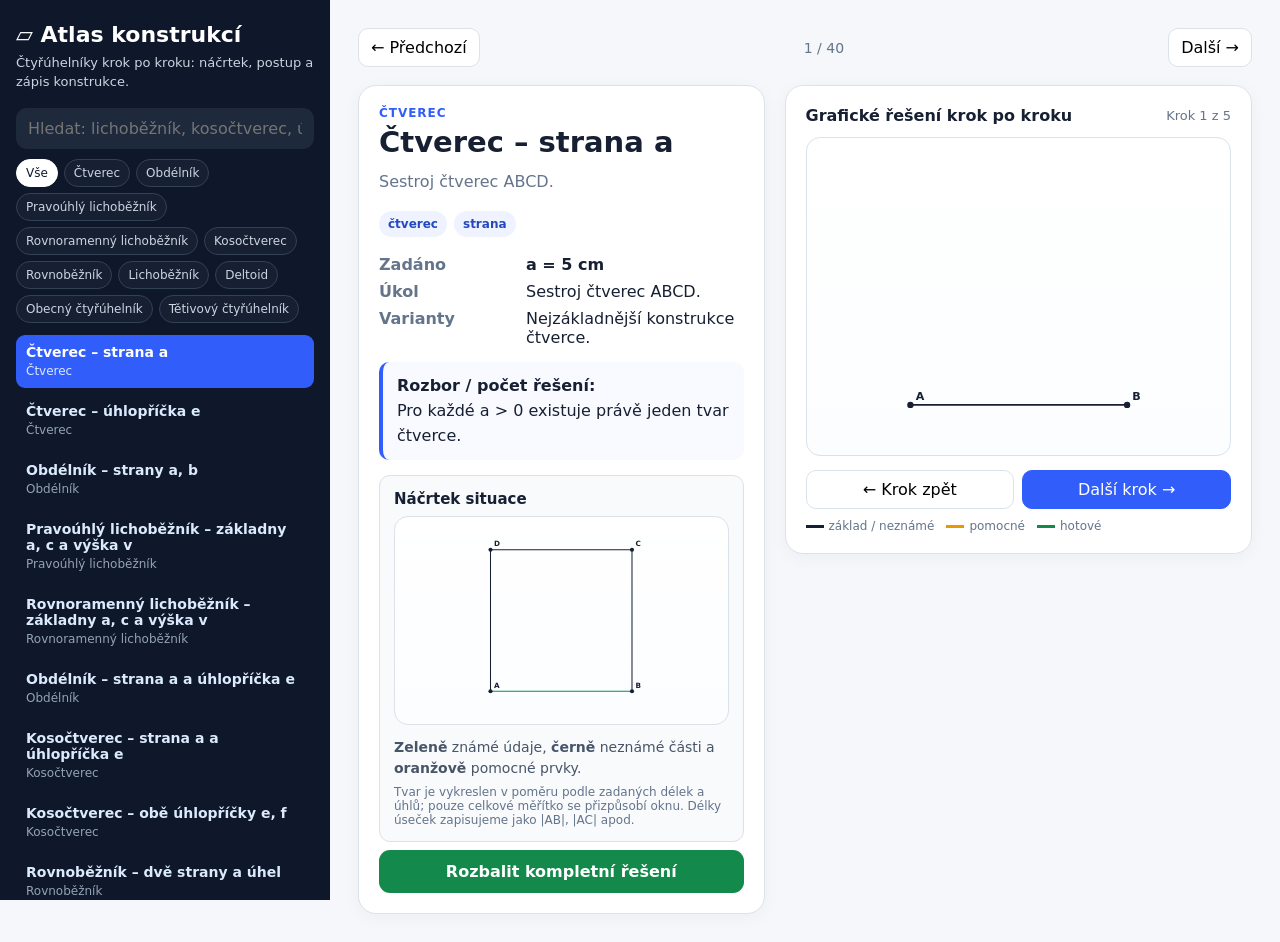
==== commit 9de3f8dc: "Load audited quadrilateral construction fixes" ====
--- a/ctyruhelniky.html
+++ b/ctyruhelniky.html
@@ -1 +1 @@
-<!doctype html><html lang="cs"><head><meta charset="utf-8"><meta name="viewport" content="width=device-width,initial-scale=1"><title>Atlas konstrukcí čtyřúhelníků</title><link rel="stylesheet" href="cty.css"></head><body><div class="app"><aside><div class="brand">▱ Atlas konstrukcí<small>Čtyřúhelníky krok po kroku: náčrtek, postup a zápis konstrukce.</small></div><input id="search" class="search" placeholder="Hledat: lichoběžník, kosočtverec, úhlopříčka…"><div id="filters" class="filters"></div><div id="problemList" class="problem-list"></div></aside><main><div class="topbar"><button class="navbtn" id="prevProblem">← Předchozí</button><div class="progress" id="progress"></div><button class="navbtn" id="nextProblem">Další →</button></div><div id="content"></div></main><div class="mobile-floating-nav"><button id="mobileBackToList"><span class="nav-symbol">↩</span>Zpět</button><button id="mobilePrevProblem"><span class="nav-symbol">←</span>Předchozí</button><button id="mobileNextProblem" class="mobile-next"><span class="nav-symbol">→</span>Další příklad</button></div></div><script src="cty-data0.js"></script><script src="cty-data1.js"></script><script src="cty-data2.js"></script><script src="cty-data3.js"></script><script src="cty-data4.js"></script><script src="cty-core1.js"></script><script src="cty-core2.js"></script><script src="cty-core3.js"></script><script src="cty-core4.js"></script><script src="cty-core5.js"></script><script src="cty-core6.js"></script><script src="cty-ui1.js"></script><script src="cty-ui2.js"></script></body></html>+<!doctype html><html lang="cs"><head><meta charset="utf-8"><meta name="viewport" content="width=device-width,initial-scale=1"><title>Atlas konstrukcí čtyřúhelníků</title><link rel="stylesheet" href="cty.css"></head><body><div class="app"><aside><div class="brand">▱ Atlas konstrukcí<small>Čtyřúhelníky krok po kroku: náčrtek, postup a zápis konstrukce.</small></div><input id="search" class="search" placeholder="Hledat: lichoběžník, kosočtverec, úhlopříčka…"><div id="filters" class="filters"></div><div id="problemList" class="problem-list"></div></aside><main><div class="topbar"><button class="navbtn" id="prevProblem">← Předchozí</button><div class="progress" id="progress"></div><button class="navbtn" id="nextProblem">Další →</button></div><div id="content"></div></main><div class="mobile-floating-nav"><button id="mobileBackToList"><span class="nav-symbol">↩</span>Zpět</button><button id="mobilePrevProblem"><span class="nav-symbol">←</span>Předchozí</button><button id="mobileNextProblem" class="mobile-next"><span class="nav-symbol">→</span>Další příklad</button></div></div><script src="cty-data0.js"></script><script src="cty-data1.js"></script><script src="cty-data2.js"></script><script src="cty-data3.js"></script><script src="cty-data4.js"></script><script src="cty-core1.js"></script><script src="cty-core2.js"></script><script src="cty-core3.js"></script><script src="cty-core4.js"></script><script src="cty-core5.js"></script><script src="cty-core6.js"></script><script src="cty-ui1.js"></script><script src="cty-ui2.js"></script><script src="cty-audit.js"></script></body></html>
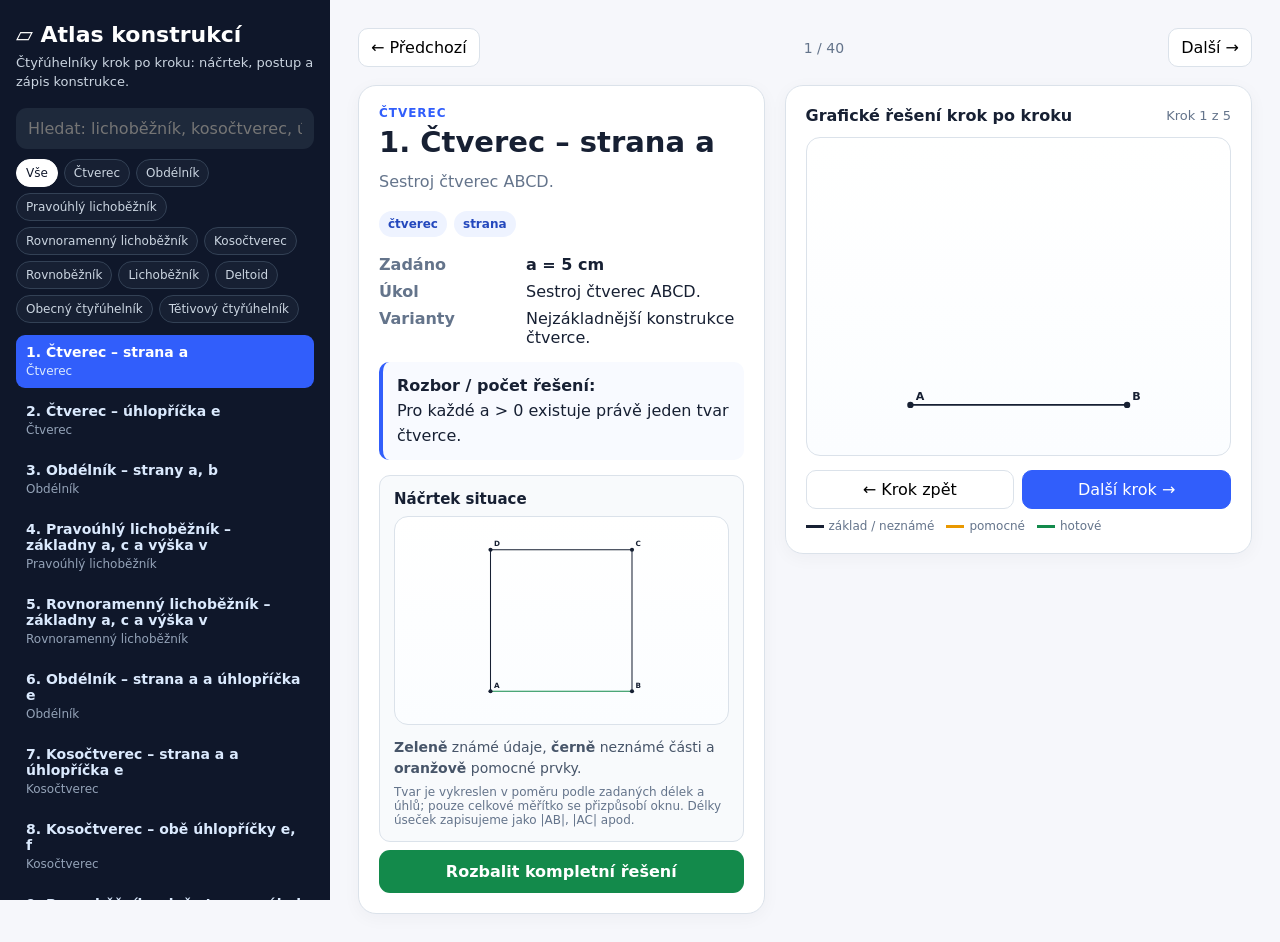
==== commit d69c18f7: "Očíslovat všechny úlohy v atlasu čtyřúhelníků" ====
--- a/ctyruhelniky.html
+++ b/ctyruhelniky.html
@@ -1 +1 @@
-<!doctype html><html lang="cs"><head><meta charset="utf-8"><meta name="viewport" content="width=device-width,initial-scale=1"><title>Atlas konstrukcí čtyřúhelníků</title><link rel="stylesheet" href="cty.css"></head><body><div class="app"><aside><div class="brand">▱ Atlas konstrukcí<small>Čtyřúhelníky krok po kroku: náčrtek, postup a zápis konstrukce.</small></div><input id="search" class="search" placeholder="Hledat: lichoběžník, kosočtverec, úhlopříčka…"><div id="filters" class="filters"></div><div id="problemList" class="problem-list"></div></aside><main><div class="topbar"><button class="navbtn" id="prevProblem">← Předchozí</button><div class="progress" id="progress"></div><button class="navbtn" id="nextProblem">Další →</button></div><div id="content"></div></main><div class="mobile-floating-nav"><button id="mobileBackToList"><span class="nav-symbol">↩</span>Zpět</button><button id="mobilePrevProblem"><span class="nav-symbol">←</span>Předchozí</button><button id="mobileNextProblem" class="mobile-next"><span class="nav-symbol">→</span>Další příklad</button></div></div><script src="cty-data0.js"></script><script src="cty-data1.js"></script><script src="cty-data2.js"></script><script src="cty-data3.js"></script><script src="cty-data4.js"></script><script src="cty-core1.js"></script><script src="cty-core2.js"></script><script src="cty-core3.js"></script><script src="cty-core4.js"></script><script src="cty-core5.js"></script><script src="cty-core6.js"></script><script src="cty-ui1.js"></script><script src="cty-ui2.js"></script><script src="cty-audit.js"></script></body></html>+<!doctype html><html lang="cs"><head><meta charset="utf-8"><meta name="viewport" content="width=device-width,initial-scale=1"><title>Atlas konstrukcí čtyřúhelníků</title><link rel="stylesheet" href="cty.css"></head><body><div class="app"><aside><div class="brand">▱ Atlas konstrukcí<small>Čtyřúhelníky krok po kroku: náčrtek, postup a zápis konstrukce.</small></div><input id="search" class="search" placeholder="Hledat: lichoběžník, kosočtverec, úhlopříčka…"><div id="filters" class="filters"></div><div id="problemList" class="problem-list"></div></aside><main><div class="topbar"><button class="navbtn" id="prevProblem">← Předchozí</button><div class="progress" id="progress"></div><button class="navbtn" id="nextProblem">Další →</button></div><div id="content"></div></main><div class="mobile-floating-nav"><button id="mobileBackToList"><span class="nav-symbol">↩</span>Zpět</button><button id="mobilePrevProblem"><span class="nav-symbol">←</span>Předchozí</button><button id="mobileNextProblem" class="mobile-next"><span class="nav-symbol">→</span>Další příklad</button></div></div><script src="cty-data0.js"></script><script src="cty-data1.js"></script><script src="cty-data2.js"></script><script src="cty-data3.js"></script><script src="cty-data4.js"></script><script src="cty-core1.js"></script><script src="cty-core2.js"></script><script src="cty-core3.js"></script><script src="cty-core4.js"></script><script src="cty-core5.js"></script><script src="cty-core6.js"></script><script src="cty-ui1.js"></script><script src="cty-ui2.js"></script><script src="cty-audit.js"></script><script src="atlas-numbering.js"></script></body></html>
